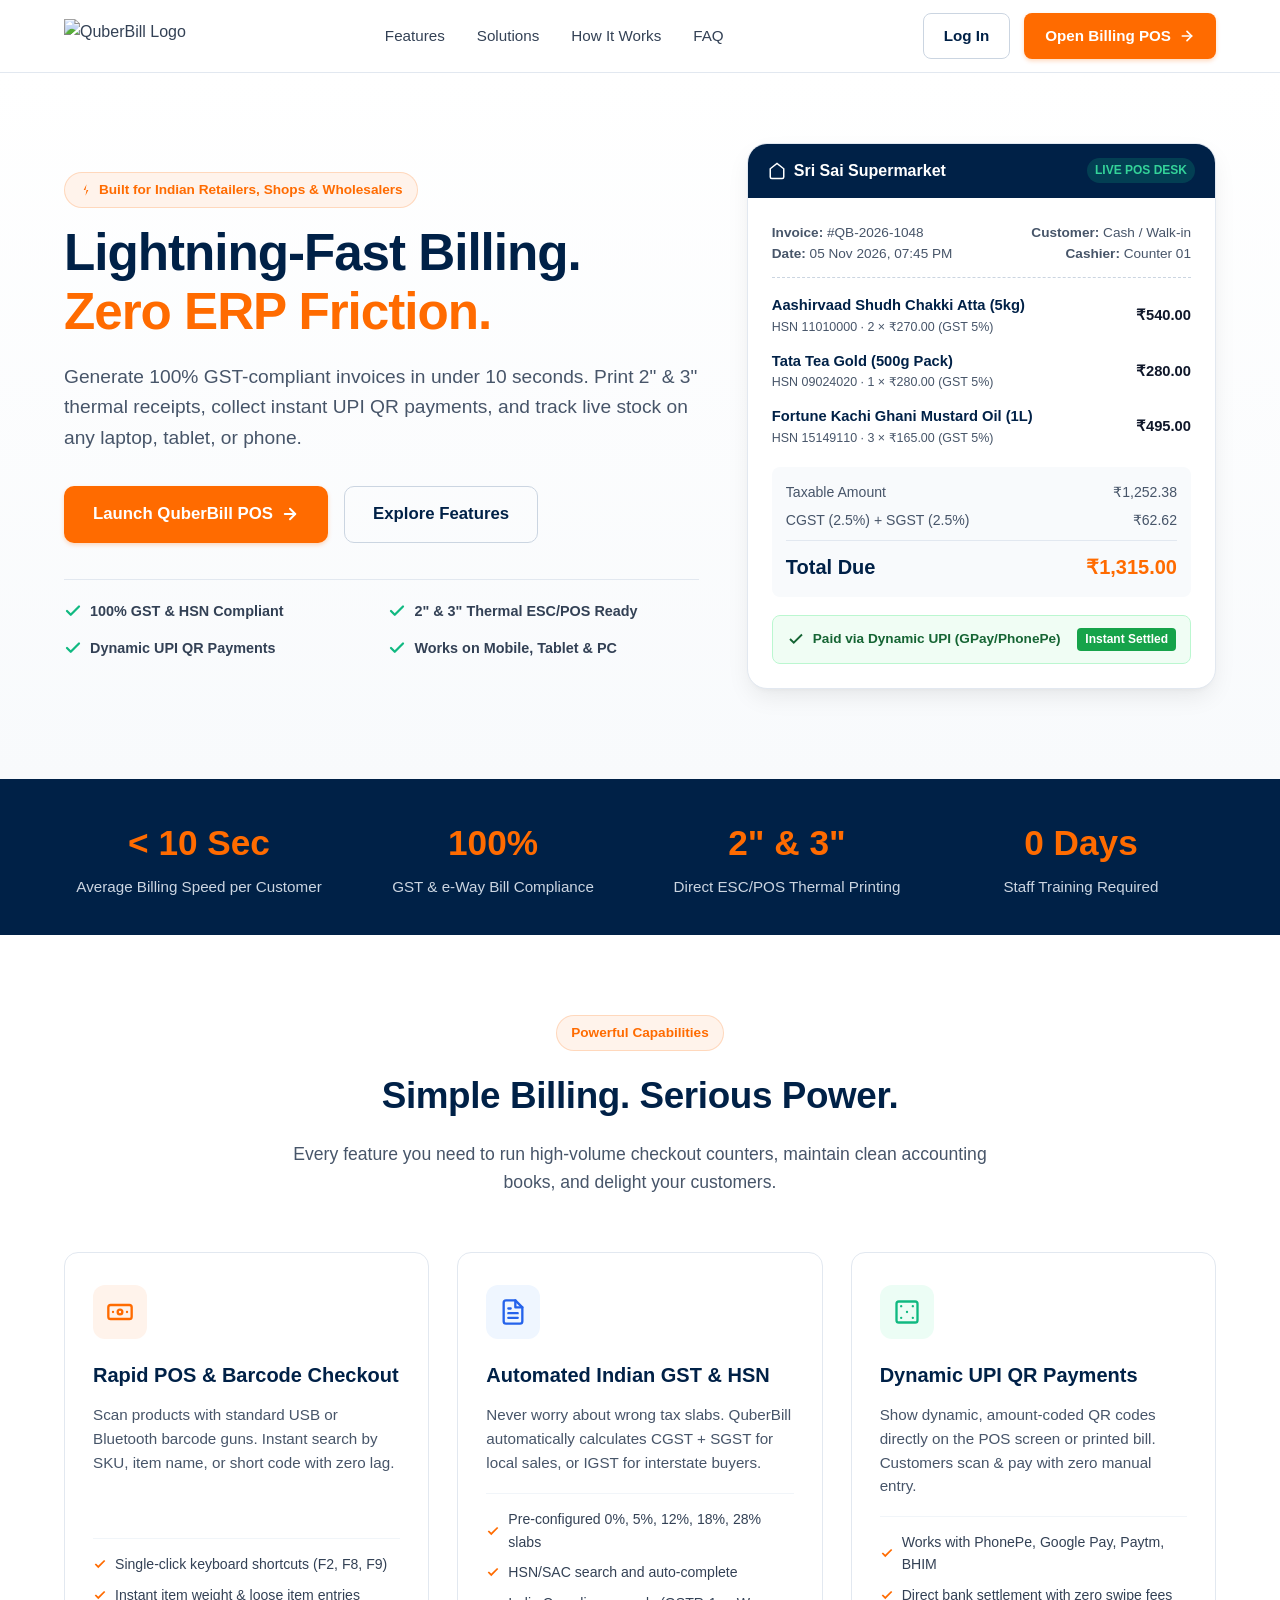
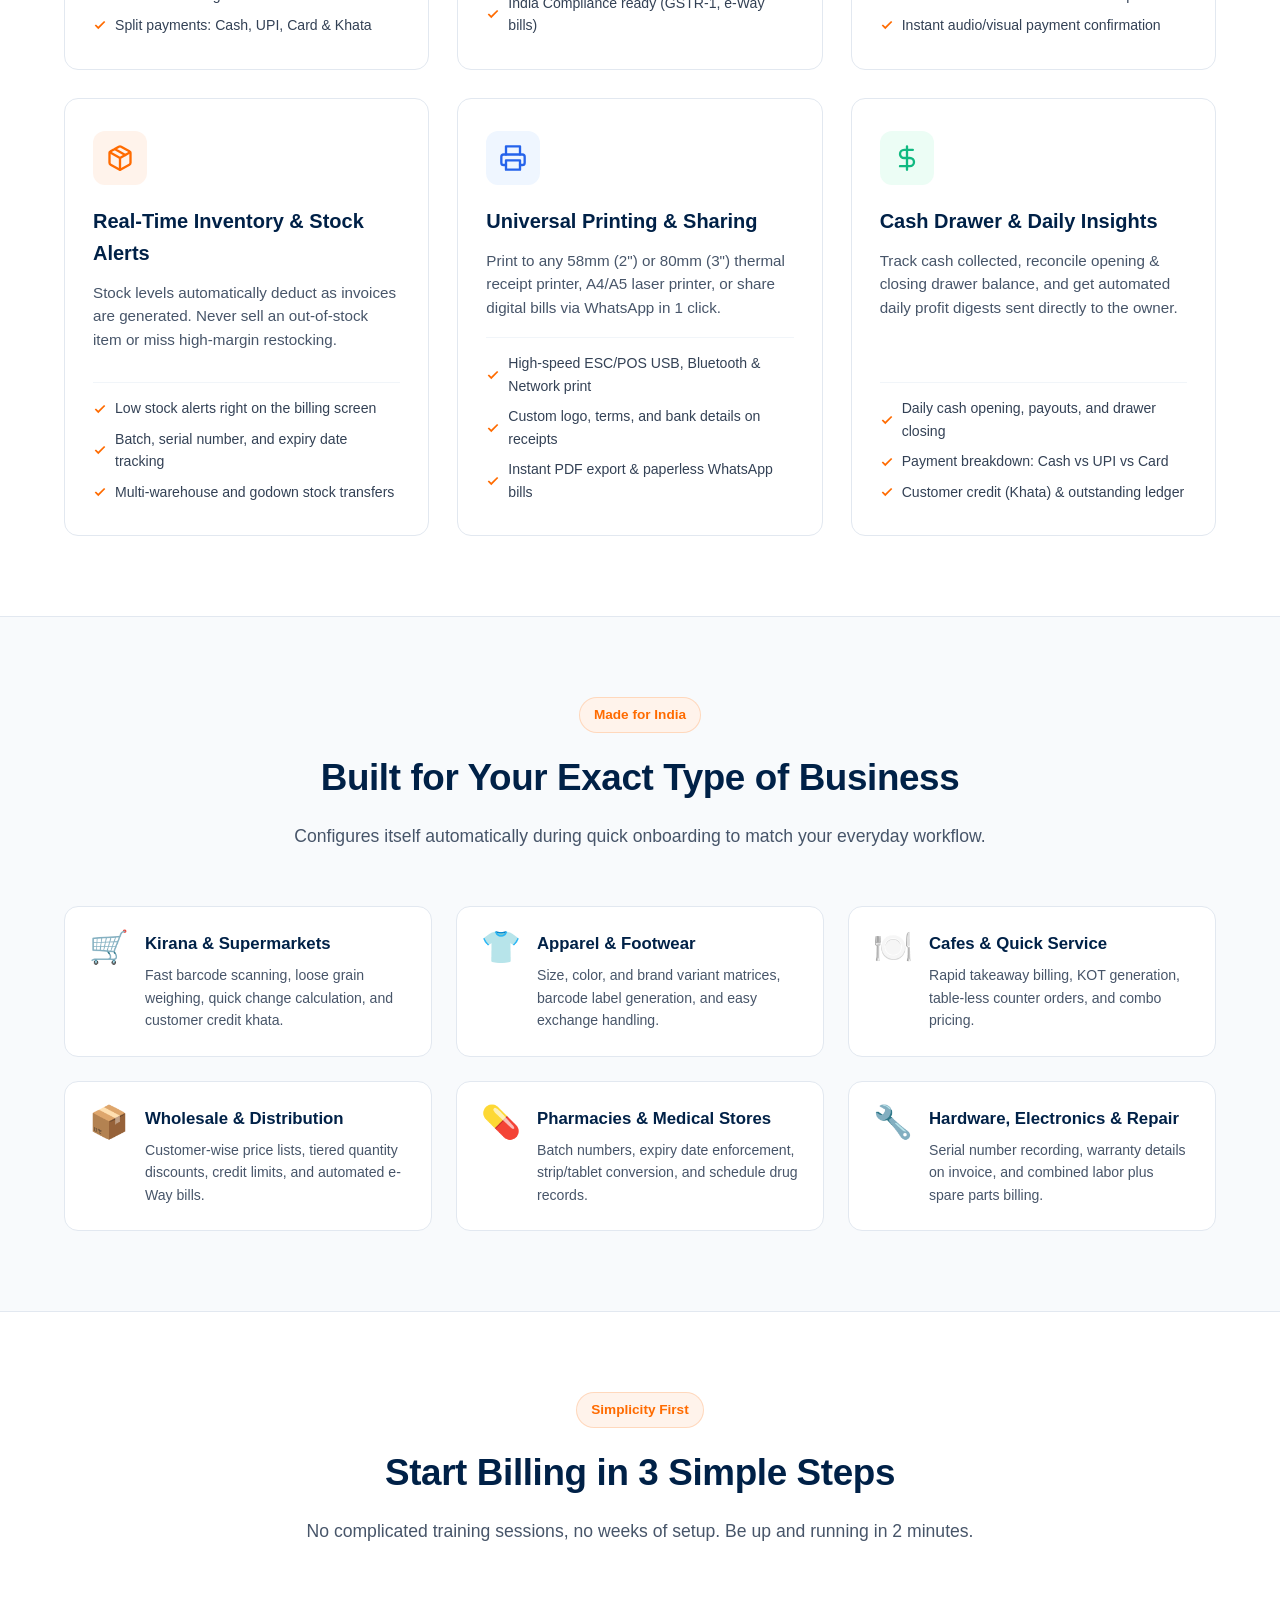
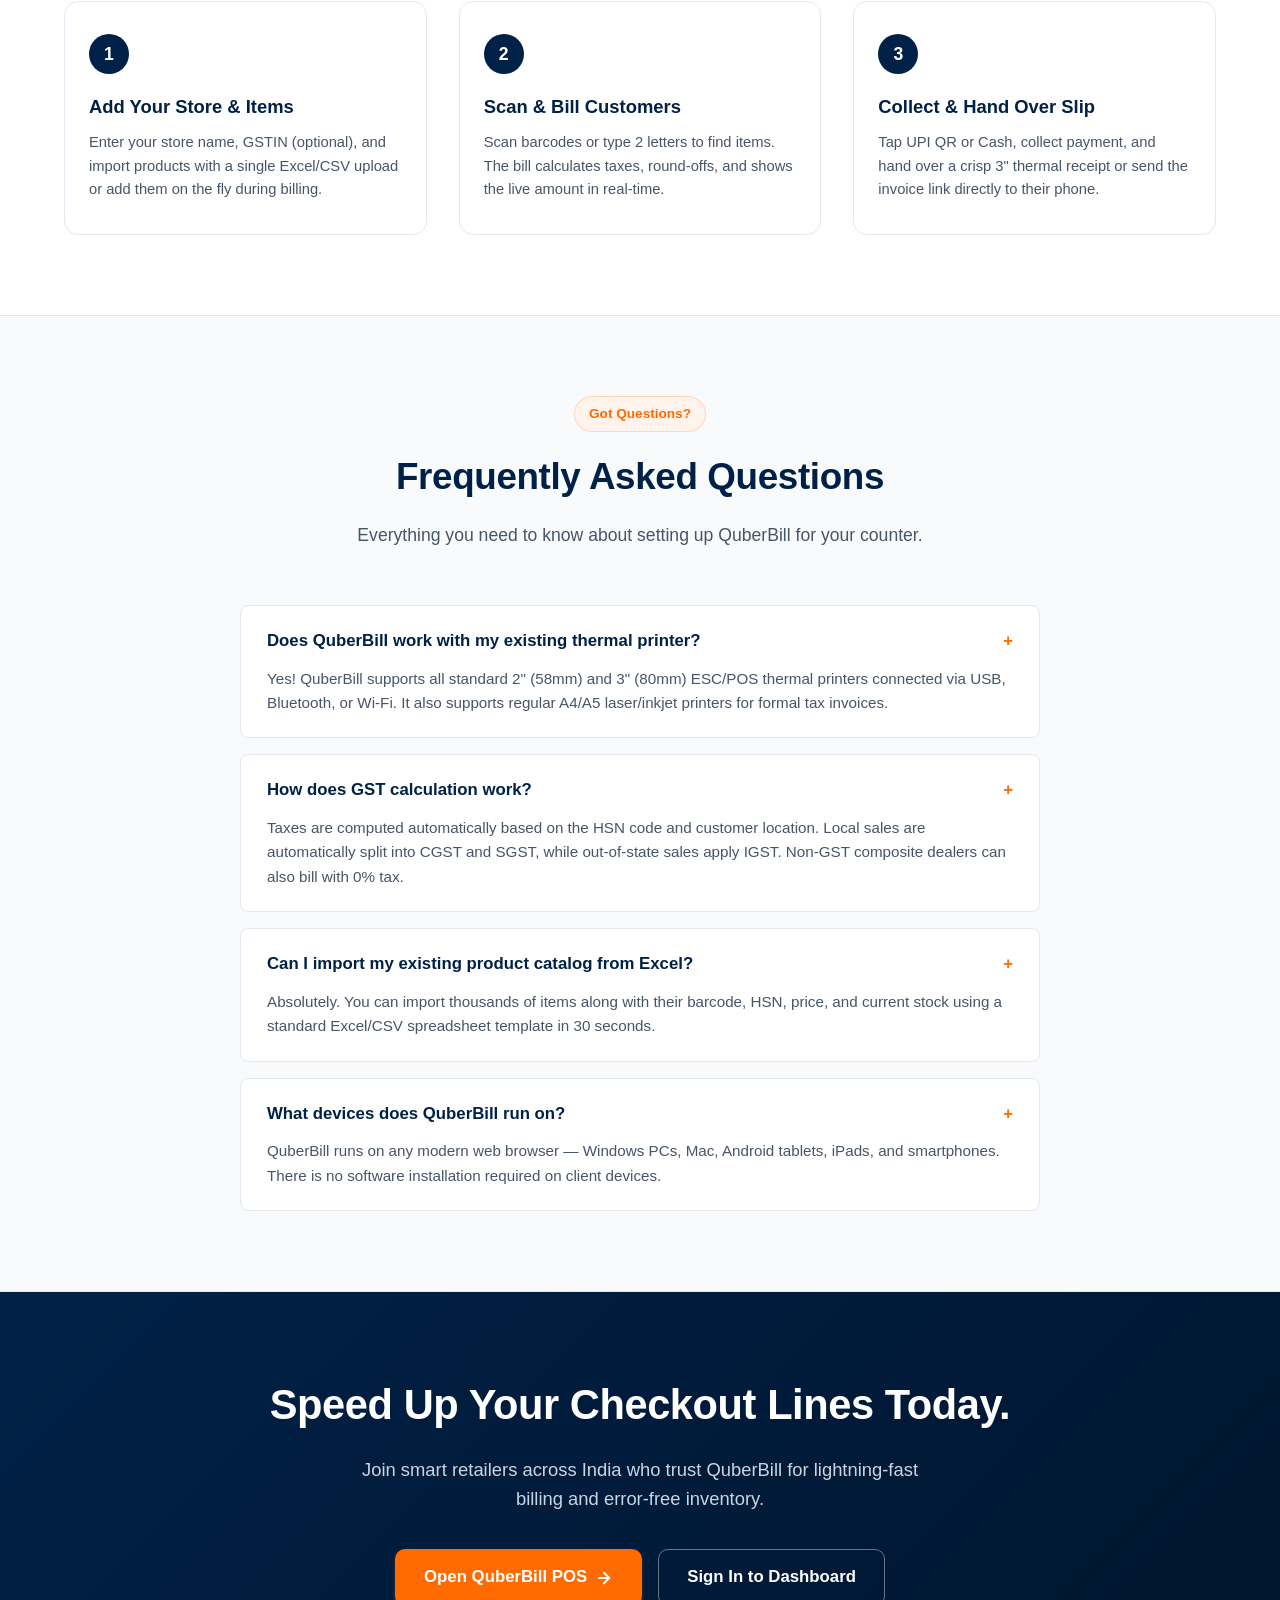
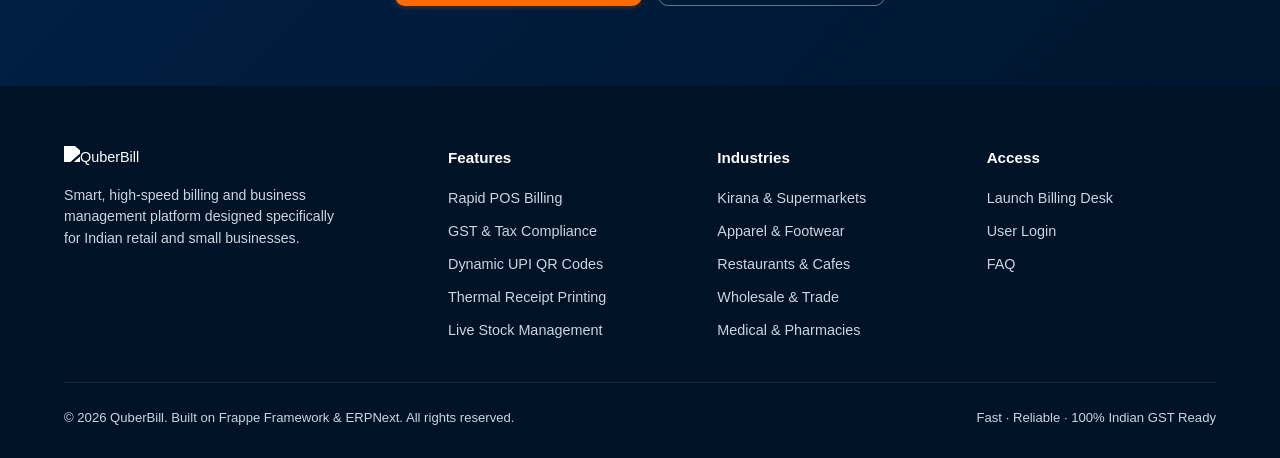
==== bharat_business/www/index.html @ b43e9fd5 "feat: rebrand to QuberBill with logo, favicons, brand identity, and landing page" ====
<!DOCTYPE html>
<html lang="en">
<head>
    <meta charset="UTF-8">
    <meta name="viewport" content="width=device-width, initial-scale=1.0">
    <title>QuberBill — Smart Billing & POS Platform for Indian Businesses</title>
    <meta name="description" content="Lightning-fast GST billing, rapid POS checkout, thermal printing, stock tracking, and instant dynamic UPI payments designed for Indian retail and small businesses.">
    <link rel="shortcut icon" href="/assets/bharat_business/images/favicon.ico" type="image/x-icon">
    <link rel="icon" href="/assets/bharat_business/images/favicon.png" type="image/png">
    <link rel="apple-touch-icon" href="/assets/bharat_business/images/apple-touch-icon.png">

    <style>
        /* -------------------------------------------------------------
           QuberBill Brand Design System
           ------------------------------------------------------------- */
        :root {
            --qb-navy: #002147;
            --qb-navy-dark: #00152e;
            --qb-navy-light: #0a2f5c;
            --qb-orange: #FF6B00;
            --qb-orange-hover: #e65c00;
            --qb-orange-soft: #fff3eb;
            --qb-green: #10B981;
            --qb-green-soft: #ecfdf5;
            --qb-blue: #2563EB;
            --qb-blue-soft: #eff6ff;
            --qb-gray-50: #f8fafc;
            --qb-gray-100: #f1f5f9;
            --qb-gray-200: #e2e8f0;
            --qb-gray-300: #cbd5e1;
            --qb-gray-600: #475569;
            --qb-gray-700: #334155;
            --qb-gray-900: #0f172a;
            --qb-white: #ffffff;
            --qb-radius-sm: 8px;
            --qb-radius-md: 14px;
            --qb-radius-lg: 20px;
            --qb-shadow-sm: 0 1px 2px 0 rgb(0 0 0 / 0.05);
            --qb-shadow-md: 0 4px 6px -1px rgb(0 0 0 / 0.07), 0 2px 4px -2px rgb(0 0 0 / 0.07);
            --qb-shadow-lg: 0 10px 25px -3px rgb(0 0 0 / 0.08), 0 4px 6px -4px rgb(0 0 0 / 0.05);
            --qb-font: -apple-system, BlinkMacSystemFont, "Segoe UI", Roboto, Helvetica, Arial, sans-serif;
        }

        * {
            box-sizing: border-box;
            margin: 0;
            padding: 0;
        }

        body {
            font-family: var(--qb-font);
            color: var(--qb-gray-700);
            background-color: var(--qb-white);
            line-height: 1.6;
            -webkit-font-smoothing: antialiased;
        }

        a {
            color: inherit;
            text-decoration: none;
        }

        /* -------------------------------------------------------------
           Layout Helpers
           ------------------------------------------------------------- */
        .container {
            width: 100%;
            max-width: 1200px;
            margin: 0 auto;
            padding: 0 24px;
        }

        .section {
            padding: 80px 0;
        }

        .section-light {
            background-color: var(--qb-gray-50);
            border-top: 1px solid var(--qb-gray-200);
            border-bottom: 1px solid var(--qb-gray-200);
        }

        .badge {
            display: inline-flex;
            align-items: center;
            gap: 6px;
            padding: 6px 14px;
            font-size: 0.85rem;
            font-weight: 600;
            border-radius: 9999px;
            background: var(--qb-orange-soft);
            color: var(--qb-orange);
            border: 1px solid rgba(255, 107, 0, 0.2);
            margin-bottom: 16px;
        }

        .badge-green {
            background: var(--qb-green-soft);
            color: var(--qb-green);
            border-color: rgba(16, 185, 129, 0.2);
        }

        /* -------------------------------------------------------------
           Header & Navbar
           ------------------------------------------------------------- */
        .navbar {
            position: sticky;
            top: 0;
            z-index: 100;
            background: rgba(255, 255, 255, 0.95);
            backdrop-filter: blur(10px);
            border-bottom: 1px solid var(--qb-gray-200);
            transition: all 0.2s ease;
        }

        .navbar-inner {
            display: flex;
            align-items: center;
            justify-content: space-between;
            height: 72px;
        }

        .navbar-brand {
            display: flex;
            align-items: center;
            gap: 10px;
        }

        .navbar-brand img {
            height: 34px;
            width: auto;
            display: block;
        }

        .nav-links {
            display: flex;
            align-items: center;
            gap: 32px;
            list-style: none;
        }

        .nav-link {
            font-size: 0.95rem;
            font-weight: 500;
            color: var(--qb-gray-700);
            transition: color 0.2s ease;
        }

        .nav-link:hover {
            color: var(--qb-orange);
        }

        .nav-actions {
            display: flex;
            align-items: center;
            gap: 14px;
        }

        .btn {
            display: inline-flex;
            align-items: center;
            justify-content: center;
            gap: 8px;
            padding: 10px 20px;
            font-size: 0.95rem;
            font-weight: 600;
            border-radius: var(--qb-radius-sm);
            cursor: pointer;
            transition: all 0.2s ease;
            text-align: center;
            border: 1px solid transparent;
        }

        .btn-primary {
            background: var(--qb-orange);
            color: var(--qb-white);
            box-shadow: 0 2px 4px rgba(255, 107, 0, 0.25);
        }

        .btn-primary:hover {
            background: var(--qb-orange-hover);
            transform: translateY(-1px);
            box-shadow: 0 4px 10px rgba(255, 107, 0, 0.35);
        }

        .btn-outline {
            background: transparent;
            border-color: var(--qb-gray-300);
            color: var(--qb-navy);
        }

        .btn-outline:hover {
            border-color: var(--qb-navy);
            background: var(--qb-gray-50);
        }

        .btn-lg {
            padding: 14px 28px;
            font-size: 1.05rem;
            border-radius: 10px;
        }

        /* -------------------------------------------------------------
           Hero Section
           ------------------------------------------------------------- */
        .hero {
            padding: 70px 0 90px;
            overflow: hidden;
            background: linear-gradient(180deg, #ffffff 0%, var(--qb-gray-50) 100%);
        }

        .hero-grid {
            display: grid;
            grid-template-columns: 1.15fr 0.85fr;
            gap: 48px;
            align-items: center;
        }

        .hero-content h1 {
            font-size: 3.2rem;
            font-weight: 800;
            line-height: 1.15;
            color: var(--qb-navy);
            margin-bottom: 20px;
            letter-spacing: -0.02em;
        }

        .hero-content h1 span.text-orange {
            color: var(--qb-orange);
        }

        .hero-content p.subtitle {
            font-size: 1.2rem;
            color: var(--qb-gray-600);
            margin-bottom: 32px;
            line-height: 1.6;
        }

        .hero-actions {
            display: flex;
            align-items: center;
            gap: 16px;
            margin-bottom: 36px;
            flex-wrap: wrap;
        }

        .hero-highlights {
            display: grid;
            grid-template-columns: repeat(2, 1fr);
            gap: 14px;
            padding-top: 20px;
            border-top: 1px solid var(--qb-gray-200);
        }

        .highlight-item {
            display: flex;
            align-items: center;
            gap: 8px;
            font-size: 0.9rem;
            font-weight: 600;
            color: var(--qb-gray-700);
        }

        .highlight-item svg {
            color: var(--qb-green);
            flex-shrink: 0;
        }

        /* -------------------------------------------------------------
           POS Bill Interactive Mockup Card
           ------------------------------------------------------------- */
        .hero-card {
            background: var(--qb-white);
            border-radius: var(--qb-radius-lg);
            border: 1px solid var(--qb-gray-200);
            box-shadow: var(--qb-shadow-lg);
            overflow: hidden;
            position: relative;
        }

        .card-topbar {
            background: var(--qb-navy);
            color: var(--qb-white);
            padding: 14px 20px;
            display: flex;
            align-items: center;
            justify-content: space-between;
        }

        .card-topbar .store-name {
            font-weight: 700;
            font-size: 1rem;
            display: flex;
            align-items: center;
            gap: 8px;
        }

        .card-topbar .badge-live {
            background: rgba(16, 185, 129, 0.2);
            color: #34d399;
            font-size: 0.75rem;
            font-weight: 700;
            padding: 3px 8px;
            border-radius: 999px;
            text-transform: uppercase;
        }

        .card-body {
            padding: 24px;
        }

        .bill-header {
            display: flex;
            justify-content: space-between;
            font-size: 0.85rem;
            color: var(--qb-gray-600);
            border-bottom: 1px dashed var(--qb-gray-300);
            padding-bottom: 12px;
            margin-bottom: 16px;
        }

        .bill-items {
            list-style: none;
            display: flex;
            flex-direction: column;
            gap: 12px;
            margin-bottom: 18px;
        }

        .bill-item {
            display: flex;
            justify-content: space-between;
            align-items: center;
            font-size: 0.92rem;
        }

        .bill-item-name {
            font-weight: 600;
            color: var(--qb-navy);
        }

        .bill-item-sub {
            font-size: 0.78rem;
            color: var(--qb-gray-600);
        }

        .bill-item-price {
            font-weight: 700;
            color: var(--qb-gray-900);
        }

        .bill-calc {
            background: var(--qb-gray-50);
            border-radius: var(--qb-radius-sm);
            padding: 14px;
            font-size: 0.88rem;
            margin-bottom: 18px;
        }

        .bill-calc-row {
            display: flex;
            justify-content: space-between;
            margin-bottom: 6px;
            color: var(--qb-gray-600);
        }

        .bill-calc-total {
            display: flex;
            justify-content: space-between;
            align-items: center;
            font-size: 1.25rem;
            font-weight: 800;
            color: var(--qb-navy);
            border-top: 1px solid var(--qb-gray-200);
            padding-top: 10px;
            margin-top: 8px;
        }

        .bill-calc-total span.amount {
            color: var(--qb-orange);
        }

        .bill-payment-box {
            display: flex;
            align-items: center;
            justify-content: space-between;
            background: #f0fdf4;
            border: 1px solid #bbf7d0;
            border-radius: var(--qb-radius-sm);
            padding: 12px 14px;
            font-size: 0.85rem;
            font-weight: 600;
            color: #166534;
        }

        .bill-payment-box .upi-tag {
            background: #16a34a;
            color: #ffffff;
            font-size: 0.75rem;
            padding: 2px 8px;
            border-radius: 4px;
        }

        /* -------------------------------------------------------------
           Stats Banner
           ------------------------------------------------------------- */
        .stats-bar {
            background: var(--qb-navy);
            color: var(--qb-white);
            padding: 36px 0;
        }

        .stats-grid {
            display: grid;
            grid-template-columns: repeat(4, 1fr);
            gap: 24px;
            text-align: center;
        }

        .stat-item h3 {
            font-size: 2.2rem;
            font-weight: 800;
            color: var(--qb-orange);
            margin-bottom: 4px;
        }

        .stat-item p {
            font-size: 0.95rem;
            color: var(--qb-gray-300);
            font-weight: 500;
        }

        /* -------------------------------------------------------------
           Section Headings
           ------------------------------------------------------------- */
        .section-header {
            text-align: center;
            max-width: 720px;
            margin: 0 auto 56px;
        }

        .section-header h2 {
            font-size: 2.3rem;
            font-weight: 800;
            color: var(--qb-navy);
            margin-bottom: 14px;
            letter-spacing: -0.01em;
        }

        .section-header p {
            font-size: 1.1rem;
            color: var(--qb-gray-600);
        }

        /* -------------------------------------------------------------
           Features Grid (Simple & Informative)
           ------------------------------------------------------------- */
        .features-grid {
            display: grid;
            grid-template-columns: repeat(3, 1fr);
            gap: 28px;
        }

        .feature-card {
            background: var(--qb-white);
            border: 1px solid var(--qb-gray-200);
            border-radius: var(--qb-radius-md);
            padding: 32px 28px;
            transition: all 0.25s ease;
            display: flex;
            flex-direction: column;
        }

        .feature-card:hover {
            transform: translateY(-4px);
            border-color: var(--qb-orange);
            box-shadow: var(--qb-shadow-md);
        }

        .feature-icon-wrapper {
            width: 54px;
            height: 54px;
            border-radius: 12px;
            display: flex;
            align-items: center;
            justify-content: center;
            margin-bottom: 20px;
        }

        .feature-icon-orange {
            background: var(--qb-orange-soft);
            color: var(--qb-orange);
        }

        .feature-icon-blue {
            background: var(--qb-blue-soft);
            color: var(--qb-blue);
        }

        .feature-icon-green {
            background: var(--qb-green-soft);
            color: var(--qb-green);
        }

        .feature-card h3 {
            font-size: 1.25rem;
            font-weight: 700;
            color: var(--qb-navy);
            margin-bottom: 12px;
        }

        .feature-card p {
            font-size: 0.95rem;
            color: var(--qb-gray-600);
            margin-bottom: 18px;
            flex-grow: 1;
            line-height: 1.55;
        }

        .feature-bullets {
            list-style: none;
            display: flex;
            flex-direction: column;
            gap: 8px;
            font-size: 0.88rem;
            color: var(--qb-gray-700);
            border-top: 1px solid var(--qb-gray-100);
            padding-top: 14px;
        }

        .feature-bullets li {
            display: flex;
            align-items: center;
            gap: 8px;
        }

        .feature-bullets li svg {
            color: var(--qb-orange);
            flex-shrink: 0;
        }

        /* -------------------------------------------------------------
           Business Types Section
           ------------------------------------------------------------- */
        .biz-grid {
            display: grid;
            grid-template-columns: repeat(3, 1fr);
            gap: 24px;
        }

        .biz-card {
            background: var(--qb-white);
            border: 1px solid var(--qb-gray-200);
            border-radius: var(--qb-radius-md);
            padding: 24px;
            display: flex;
            gap: 16px;
            transition: all 0.2s ease;
        }

        .biz-card:hover {
            border-color: var(--qb-navy);
            background: var(--qb-white);
            box-shadow: var(--qb-shadow-sm);
        }

        .biz-emoji {
            font-size: 2rem;
            line-height: 1;
            flex-shrink: 0;
        }

        .biz-info h4 {
            font-size: 1.05rem;
            font-weight: 700;
            color: var(--qb-navy);
            margin-bottom: 6px;
        }

        .biz-info p {
            font-size: 0.88rem;
            color: var(--qb-gray-600);
        }

        /* -------------------------------------------------------------
           Workflow / How It Works
           ------------------------------------------------------------- */
        .steps-grid {
            display: grid;
            grid-template-columns: repeat(3, 1fr);
            gap: 32px;
            position: relative;
        }

        .step-card {
            background: var(--qb-white);
            border: 1px solid var(--qb-gray-200);
            border-radius: var(--qb-radius-md);
            padding: 32px 24px;
            position: relative;
        }

        .step-number {
            width: 40px;
            height: 40px;
            border-radius: 50%;
            background: var(--qb-navy);
            color: var(--qb-white);
            font-weight: 800;
            font-size: 1.1rem;
            display: flex;
            align-items: center;
            justify-content: center;
            margin-bottom: 18px;
        }

        .step-card h3 {
            font-size: 1.15rem;
            font-weight: 700;
            color: var(--qb-navy);
            margin-bottom: 10px;
        }

        .step-card p {
            font-size: 0.92rem;
            color: var(--qb-gray-600);
        }

        /* -------------------------------------------------------------
           FAQ Accordion
           ------------------------------------------------------------- */
        .faq-wrapper {
            max-width: 800px;
            margin: 0 auto;
            display: flex;
            flex-direction: column;
            gap: 16px;
        }

        .faq-item {
            background: var(--qb-white);
            border: 1px solid var(--qb-gray-200);
            border-radius: var(--qb-radius-sm);
            padding: 22px 26px;
            cursor: pointer;
            transition: all 0.2s ease;
        }

        .faq-item:hover {
            border-color: var(--qb-gray-300);
        }

        .faq-question {
            font-size: 1.05rem;
            font-weight: 700;
            color: var(--qb-navy);
            display: flex;
            justify-content: space-between;
            align-items: center;
        }

        .faq-answer {
            margin-top: 12px;
            font-size: 0.95rem;
            color: var(--qb-gray-600);
            line-height: 1.6;
        }

        /* -------------------------------------------------------------
           Bottom Call To Action Banner
           ------------------------------------------------------------- */
        .cta-section {
            background: linear-gradient(135deg, var(--qb-navy) 0%, var(--qb-navy-dark) 100%);
            color: var(--qb-white);
            text-align: center;
            padding: 80px 0;
            position: relative;
            overflow: hidden;
        }

        .cta-box h2 {
            font-size: 2.6rem;
            font-weight: 800;
            margin-bottom: 16px;
            letter-spacing: -0.01em;
        }

        .cta-box p {
            font-size: 1.15rem;
            color: var(--qb-gray-300);
            max-width: 600px;
            margin: 0 auto 36px;
        }

        .cta-actions {
            display: flex;
            justify-content: center;
            gap: 16px;
            flex-wrap: wrap;
        }

        /* -------------------------------------------------------------
           Footer
           ------------------------------------------------------------- */
        .footer {
            background: #001226;
            color: var(--qb-gray-300);
            padding: 60px 0 30px;
            font-size: 0.9rem;
        }

        .footer-grid {
            display: grid;
            grid-template-columns: 1.5fr 1fr 1fr 1fr;
            gap: 40px;
            margin-bottom: 40px;
        }

        .footer-about img {
            height: 32px;
            width: auto;
            margin-bottom: 16px;
            filter: brightness(0) invert(1);
        }

        .footer-about p {
            font-size: 0.88rem;
            color: var(--qb-gray-300);
            max-width: 280px;
            line-height: 1.5;
        }

        .footer-col h5 {
            font-size: 0.95rem;
            font-weight: 700;
            color: var(--qb-white);
            margin-bottom: 16px;
        }

        .footer-col ul {
            list-style: none;
            display: flex;
            flex-direction: column;
            gap: 10px;
        }

        .footer-col ul li a {
            color: var(--qb-gray-300);
            transition: color 0.2s ease;
        }

        .footer-col ul li a:hover {
            color: var(--qb-orange);
        }

        .footer-bottom {
            border-top: 1px solid rgba(255, 255, 255, 0.1);
            padding-top: 24px;
            display: flex;
            justify-content: space-between;
            align-items: center;
            font-size: 0.82rem;
            color: var(--qb-gray-300);
        }

        /* -------------------------------------------------------------
           Responsive Media Queries
           ------------------------------------------------------------- */
        @media (max-width: 992px) {
            .hero-grid {
                grid-template-columns: 1fr;
            }
            .hero-content h1 {
                font-size: 2.5rem;
            }
            .features-grid {
                grid-template-columns: repeat(2, 1fr);
            }
            .biz-grid {
                grid-template-columns: repeat(2, 1fr);
            }
            .stats-grid {
                grid-template-columns: repeat(2, 1fr);
            }
            .steps-grid {
                grid-template-columns: 1fr;
            }
            .footer-grid {
                grid-template-columns: 1fr 1fr;
            }
        }

        @media (max-width: 640px) {
            .navbar-inner {
                height: 64px;
            }
            .nav-links {
                display: none;
            }
            .hero-content h1 {
                font-size: 2rem;
            }
            .hero-content p.subtitle {
                font-size: 1rem;
            }
            .features-grid {
                grid-template-columns: 1fr;
            }
            .biz-grid {
                grid-template-columns: 1fr;
            }
            .stats-grid {
                grid-template-columns: 1fr;
            }
            .hero-highlights {
                grid-template-columns: 1fr;
            }
            .footer-grid {
                grid-template-columns: 1fr;
            }
            .footer-bottom {
                flex-direction: column;
                gap: 12px;
                text-align: center;
            }
        }
    </style>
</head>
<body>

    <!-- -------------------------------------------------------------
         Navbar
         ------------------------------------------------------------- -->
    <header class="navbar">
        <div class="container navbar-inner">
            <a href="/" class="navbar-brand">
                <img src="/assets/bharat_business/images/quberbill-logo.png" alt="QuberBill Logo">
            </a>

            <nav>
                <ul class="nav-links">
                    <li><a href="#features" class="nav-link">Features</a></li>
                    <li><a href="#solutions" class="nav-link">Solutions</a></li>
                    <li><a href="#how-it-works" class="nav-link">How It Works</a></li>
                    <li><a href="#faq" class="nav-link">FAQ</a></li>
                </ul>
            </nav>

            <div class="nav-actions">
                <a href="/login" class="btn btn-outline">Log In</a>
                <a href="/app" class="btn btn-primary">
                    <span>Open Billing POS</span>
                    <svg width="16" height="16" viewBox="0 0 24 24" fill="none" stroke="currentColor" stroke-width="2.5" stroke-linecap="round" stroke-linejoin="round"><path d="M5 12h14"></path><path d="m12 5 7 7-7 7"></path></svg>
                </a>
            </div>
        </div>
    </header>

    <!-- -------------------------------------------------------------
         Hero Section
         ------------------------------------------------------------- -->
    <section class="hero">
        <div class="container hero-grid">
            <div class="hero-content">
                <div class="badge">
                    <svg width="14" height="14" viewBox="0 0 24 24" fill="currentColor"><path d="m13 2-2 10h5L11 22l2-10H8z"/></svg>
                    Built for Indian Retailers, Shops & Wholesalers
                </div>

                <h1>
                    Lightning-Fast Billing.<br>
                    <span class="text-orange">Zero ERP Friction.</span>
                </h1>

                <p class="subtitle">
                    Generate 100% GST-compliant invoices in under 10 seconds. Print 2" & 3" thermal receipts, collect instant UPI QR payments, and track live stock on any laptop, tablet, or phone.
                </p>

                <div class="hero-actions">
                    <a href="/app" class="btn btn-primary btn-lg">
                        <span>Launch QuberBill POS</span>
                        <svg width="18" height="18" viewBox="0 0 24 24" fill="none" stroke="currentColor" stroke-width="2.5" stroke-linecap="round" stroke-linejoin="round"><path d="M5 12h14"></path><path d="m12 5 7 7-7 7"></path></svg>
                    </a>
                    <a href="#features" class="btn btn-outline btn-lg">Explore Features</a>
                </div>

                <div class="hero-highlights">
                    <div class="highlight-item">
                        <svg width="18" height="18" viewBox="0 0 24 24" fill="none" stroke="currentColor" stroke-width="3" stroke-linecap="round" stroke-linejoin="round"><polyline points="20 6 9 17 4 12"></polyline></svg>
                        <span>100% GST & HSN Compliant</span>
                    </div>
                    <div class="highlight-item">
                        <svg width="18" height="18" viewBox="0 0 24 24" fill="none" stroke="currentColor" stroke-width="3" stroke-linecap="round" stroke-linejoin="round"><polyline points="20 6 9 17 4 12"></polyline></svg>
                        <span>2" & 3" Thermal ESC/POS Ready</span>
                    </div>
                    <div class="highlight-item">
                        <svg width="18" height="18" viewBox="0 0 24 24" fill="none" stroke="currentColor" stroke-width="3" stroke-linecap="round" stroke-linejoin="round"><polyline points="20 6 9 17 4 12"></polyline></svg>
                        <span>Dynamic UPI QR Payments</span>
                    </div>
                    <div class="highlight-item">
                        <svg width="18" height="18" viewBox="0 0 24 24" fill="none" stroke="currentColor" stroke-width="3" stroke-linecap="round" stroke-linejoin="round"><polyline points="20 6 9 17 4 12"></polyline></svg>
                        <span>Works on Mobile, Tablet & PC</span>
                    </div>
                </div>
            </div>

            <!-- Interactive POS Mockup -->
            <div class="hero-card">
                <div class="card-topbar">
                    <div class="store-name">
                        <svg width="18" height="18" viewBox="0 0 24 24" fill="none" stroke="currentColor" stroke-width="2"><path d="M3 9l9-7 9 7v11a2 2 0 0 1-2 2H5a2 2 0 0 1-2-2z"></path></svg>
                        <span>Sri Sai Supermarket</span>
                    </div>
                    <span class="badge-live">Live POS Desk</span>
                </div>

                <div class="card-body">
                    <div class="bill-header">
                        <div>
                            <strong>Invoice:</strong> #QB-2026-1048<br>
                            <strong>Date:</strong> 05 Nov 2026, 07:45 PM
                        </div>
                        <div style="text-align: right;">
                            <strong>Customer:</strong> Cash / Walk-in<br>
                            <strong>Cashier:</strong> Counter 01
                        </div>
                    </div>

                    <ul class="bill-items">
                        <li class="bill-item">
                            <div>
                                <div class="bill-item-name">Aashirvaad Shudh Chakki Atta (5kg)</div>
                                <div class="bill-item-sub">HSN 11010000 · 2 × ₹270.00 (GST 5%)</div>
                            </div>
                            <div class="bill-item-price">₹540.00</div>
                        </li>
                        <li class="bill-item">
                            <div>
                                <div class="bill-item-name">Tata Tea Gold (500g Pack)</div>
                                <div class="bill-item-sub">HSN 09024020 · 1 × ₹280.00 (GST 5%)</div>
                            </div>
                            <div class="bill-item-price">₹280.00</div>
                        </li>
                        <li class="bill-item">
                            <div>
                                <div class="bill-item-name">Fortune Kachi Ghani Mustard Oil (1L)</div>
                                <div class="bill-item-sub">HSN 15149110 · 3 × ₹165.00 (GST 5%)</div>
                            </div>
                            <div class="bill-item-price">₹495.00</div>
                        </li>
                    </ul>

                    <div class="bill-calc">
                        <div class="bill-calc-row">
                            <span>Taxable Amount</span>
                            <span>₹1,252.38</span>
                        </div>
                        <div class="bill-calc-row">
                            <span>CGST (2.5%) + SGST (2.5%)</span>
                            <span>₹62.62</span>
                        </div>
                        <div class="bill-calc-total">
                            <span>Total Due</span>
                            <span class="amount">₹1,315.00</span>
                        </div>
                    </div>

                    <div class="bill-payment-box">
                        <div style="display:flex; align-items:center; gap:8px;">
                            <svg width="18" height="18" viewBox="0 0 24 24" fill="none" stroke="currentColor" stroke-width="2.5"><polyline points="20 6 9 17 4 12"></polyline></svg>
                            <span>Paid via Dynamic UPI (GPay/PhonePe)</span>
                        </div>
                        <span class="upi-tag">Instant Settled</span>
                    </div>
                </div>
            </div>
        </div>
    </section>

    <!-- -------------------------------------------------------------
         Stats Bar
         ------------------------------------------------------------- -->
    <div class="stats-bar">
        <div class="container stats-grid">
            <div class="stat-item">
                <h3>&lt; 10 Sec</h3>
                <p>Average Billing Speed per Customer</p>
            </div>
            <div class="stat-item">
                <h3>100%</h3>
                <p>GST & e-Way Bill Compliance</p>
            </div>
            <div class="stat-item">
                <h3>2" & 3"</h3>
                <p>Direct ESC/POS Thermal Printing</p>
            </div>
            <div class="stat-item">
                <h3>0 Days</h3>
                <p>Staff Training Required</p>
            </div>
        </div>
    </div>

    <!-- -------------------------------------------------------------
         Features Section
         ------------------------------------------------------------- -->
    <section class="section" id="features">
        <div class="container">
            <div class="section-header">
                <div class="badge">Powerful Capabilities</div>
                <h2>Simple Billing. Serious Power.</h2>
                <p>Every feature you need to run high-volume checkout counters, maintain clean accounting books, and delight your customers.</p>
            </div>

            <div class="features-grid">
                <!-- Feature 1 -->
                <div class="feature-card">
                    <div class="feature-icon-wrapper feature-icon-orange">
                        <svg width="28" height="28" viewBox="0 0 24 24" fill="none" stroke="currentColor" stroke-width="2" stroke-linecap="round" stroke-linejoin="round"><rect width="20" height="12" x="2" y="6" rx="2"/><circle cx="12" cy="12" r="2"/><path d="M6 12h.01M18 12h.01"/></svg>
                    </div>
                    <h3>Rapid POS & Barcode Checkout</h3>
                    <p>Scan products with standard USB or Bluetooth barcode guns. Instant search by SKU, item name, or short code with zero lag.</p>
                    <ul class="feature-bullets">
                        <li>
                            <svg width="14" height="14" viewBox="0 0 24 24" fill="none" stroke="currentColor" stroke-width="3"><polyline points="20 6 9 17 4 12"/></svg>
                            Single-click keyboard shortcuts (F2, F8, F9)
                        </li>
                        <li>
                            <svg width="14" height="14" viewBox="0 0 24 24" fill="none" stroke="currentColor" stroke-width="3"><polyline points="20 6 9 17 4 12"/></svg>
                            Instant item weight & loose item entries
                        </li>
                        <li>
                            <svg width="14" height="14" viewBox="0 0 24 24" fill="none" stroke="currentColor" stroke-width="3"><polyline points="20 6 9 17 4 12"/></svg>
                            Split payments: Cash, UPI, Card & Khata
                        </li>
                    </ul>
                </div>

                <!-- Feature 2 -->
                <div class="feature-card">
                    <div class="feature-icon-wrapper feature-icon-blue">
                        <svg width="28" height="28" viewBox="0 0 24 24" fill="none" stroke="currentColor" stroke-width="2" stroke-linecap="round" stroke-linejoin="round"><path d="M14 2H6a2 2 0 0 0-2 2v16a2 2 0 0 0 2 2h12a2 2 0 0 0 2-2V8z"/><polyline points="14 2 14 8 20 8"/><line x1="16" y1="13" x2="8" y2="13"/><line x1="16" y1="17" x2="8" y2="17"/><polyline points="10 9 9 9 8 9"/></svg>
                    </div>
                    <h3>Automated Indian GST & HSN</h3>
                    <p>Never worry about wrong tax slabs. QuberBill automatically calculates CGST + SGST for local sales, or IGST for interstate buyers.</p>
                    <ul class="feature-bullets">
                        <li>
                            <svg width="14" height="14" viewBox="0 0 24 24" fill="none" stroke="currentColor" stroke-width="3"><polyline points="20 6 9 17 4 12"/></svg>
                            Pre-configured 0%, 5%, 12%, 18%, 28% slabs
                        </li>
                        <li>
                            <svg width="14" height="14" viewBox="0 0 24 24" fill="none" stroke="currentColor" stroke-width="3"><polyline points="20 6 9 17 4 12"/></svg>
                            HSN/SAC search and auto-complete
                        </li>
                        <li>
                            <svg width="14" height="14" viewBox="0 0 24 24" fill="none" stroke="currentColor" stroke-width="3"><polyline points="20 6 9 17 4 12"/></svg>
                            India Compliance ready (GSTR-1, e-Way bills)
                        </li>
                    </ul>
                </div>

                <!-- Feature 3 -->
                <div class="feature-card">
                    <div class="feature-icon-wrapper feature-icon-green">
                        <svg width="28" height="28" viewBox="0 0 24 24" fill="none" stroke="currentColor" stroke-width="2" stroke-linecap="round" stroke-linejoin="round"><rect width="18" height="18" x="3" y="3" rx="2"/><path d="M7 7h.01M17 7h.01M7 17h.01M17 17h.01M12 12h.01"/></svg>
                    </div>
                    <h3>Dynamic UPI QR Payments</h3>
                    <p>Show dynamic, amount-coded QR codes directly on the POS screen or printed bill. Customers scan & pay with zero manual entry.</p>
                    <ul class="feature-bullets">
                        <li>
                            <svg width="14" height="14" viewBox="0 0 24 24" fill="none" stroke="currentColor" stroke-width="3"><polyline points="20 6 9 17 4 12"/></svg>
                            Works with PhonePe, Google Pay, Paytm, BHIM
                        </li>
                        <li>
                            <svg width="14" height="14" viewBox="0 0 24 24" fill="none" stroke="currentColor" stroke-width="3"><polyline points="20 6 9 17 4 12"/></svg>
                            Direct bank settlement with zero swipe fees
                        </li>
                        <li>
                            <svg width="14" height="14" viewBox="0 0 24 24" fill="none" stroke="currentColor" stroke-width="3"><polyline points="20 6 9 17 4 12"/></svg>
                            Instant audio/visual payment confirmation
                        </li>
                    </ul>
                </div>

                <!-- Feature 4 -->
                <div class="feature-card">
                    <div class="feature-icon-wrapper feature-icon-orange">
                        <svg width="28" height="28" viewBox="0 0 24 24" fill="none" stroke="currentColor" stroke-width="2" stroke-linecap="round" stroke-linejoin="round"><path d="m7.5 4.27 9 5.15M21 8a2 2 0 0 0-1-1.73l-7-4a2 2 0 0 0-2 0l-7 4A2 2 0 0 0 3 8v8a2 2 0 0 0 1 1.73l7 4a2 2 0 0 0 2 0l7-4A2 2 0 0 0 21 16Z"/><path d="m3.3 7 8.7 5 8.7-5M12 22V12"/></svg>
                    </div>
                    <h3>Real-Time Inventory & Stock Alerts</h3>
                    <p>Stock levels automatically deduct as invoices are generated. Never sell an out-of-stock item or miss high-margin restocking.</p>
                    <ul class="feature-bullets">
                        <li>
                            <svg width="14" height="14" viewBox="0 0 24 24" fill="none" stroke="currentColor" stroke-width="3"><polyline points="20 6 9 17 4 12"/></svg>
                            Low stock alerts right on the billing screen
                        </li>
                        <li>
                            <svg width="14" height="14" viewBox="0 0 24 24" fill="none" stroke="currentColor" stroke-width="3"><polyline points="20 6 9 17 4 12"/></svg>
                            Batch, serial number, and expiry date tracking
                        </li>
                        <li>
                            <svg width="14" height="14" viewBox="0 0 24 24" fill="none" stroke="currentColor" stroke-width="3"><polyline points="20 6 9 17 4 12"/></svg>
                            Multi-warehouse and godown stock transfers
                        </li>
                    </ul>
                </div>

                <!-- Feature 5 -->
                <div class="feature-card">
                    <div class="feature-icon-wrapper feature-icon-blue">
                        <svg width="28" height="28" viewBox="0 0 24 24" fill="none" stroke="currentColor" stroke-width="2" stroke-linecap="round" stroke-linejoin="round"><polyline points="6 9 6 2 18 2 18 9"/><path d="M6 18H4a2 2 0 0 1-2-2v-5a2 2 0 0 1 2-2h16a2 2 0 0 1 2 2v5a2 2 0 0 1-2 2h-2"/><rect width="12" height="8" x="6" y="14"/></svg>
                    </div>
                    <h3>Universal Printing & Sharing</h3>
                    <p>Print to any 58mm (2") or 80mm (3") thermal receipt printer, A4/A5 laser printer, or share digital bills via WhatsApp in 1 click.</p>
                    <ul class="feature-bullets">
                        <li>
                            <svg width="14" height="14" viewBox="0 0 24 24" fill="none" stroke="currentColor" stroke-width="3"><polyline points="20 6 9 17 4 12"/></svg>
                            High-speed ESC/POS USB, Bluetooth & Network print
                        </li>
                        <li>
                            <svg width="14" height="14" viewBox="0 0 24 24" fill="none" stroke="currentColor" stroke-width="3"><polyline points="20 6 9 17 4 12"/></svg>
                            Custom logo, terms, and bank details on receipts
                        </li>
                        <li>
                            <svg width="14" height="14" viewBox="0 0 24 24" fill="none" stroke="currentColor" stroke-width="3"><polyline points="20 6 9 17 4 12"/></svg>
                            Instant PDF export & paperless WhatsApp bills
                        </li>
                    </ul>
                </div>

                <!-- Feature 6 -->
                <div class="feature-card">
                    <div class="feature-icon-wrapper feature-icon-green">
                        <svg width="28" height="28" viewBox="0 0 24 24" fill="none" stroke="currentColor" stroke-width="2" stroke-linecap="round" stroke-linejoin="round"><path d="M12 2v20M17 5H9.5a3.5 3.5 0 0 0 0 7h5a3.5 3.5 0 0 1 0 7H6"/></svg>
                    </div>
                    <h3>Cash Drawer & Daily Insights</h3>
                    <p>Track cash collected, reconcile opening & closing drawer balance, and get automated daily profit digests sent directly to the owner.</p>
                    <ul class="feature-bullets">
                        <li>
                            <svg width="14" height="14" viewBox="0 0 24 24" fill="none" stroke="currentColor" stroke-width="3"><polyline points="20 6 9 17 4 12"/></svg>
                            Daily cash opening, payouts, and drawer closing
                        </li>
                        <li>
                            <svg width="14" height="14" viewBox="0 0 24 24" fill="none" stroke="currentColor" stroke-width="3"><polyline points="20 6 9 17 4 12"/></svg>
                            Payment breakdown: Cash vs UPI vs Card
                        </li>
                        <li>
                            <svg width="14" height="14" viewBox="0 0 24 24" fill="none" stroke="currentColor" stroke-width="3"><polyline points="20 6 9 17 4 12"/></svg>
                            Customer credit (Khata) & outstanding ledger
                        </li>
                    </ul>
                </div>
            </div>
        </div>
    </section>

    <!-- -------------------------------------------------------------
         Solutions / Business Types
         ------------------------------------------------------------- -->
    <section class="section section-light" id="solutions">
        <div class="container">
            <div class="section-header">
                <div class="badge">Made for India</div>
                <h2>Built for Your Exact Type of Business</h2>
                <p>Configures itself automatically during quick onboarding to match your everyday workflow.</p>
            </div>

            <div class="biz-grid">
                <div class="biz-card">
                    <div class="biz-emoji">🛒</div>
                    <div class="biz-info">
                        <h4>Kirana & Supermarkets</h4>
                        <p>Fast barcode scanning, loose grain weighing, quick change calculation, and customer credit khata.</p>
                    </div>
                </div>

                <div class="biz-card">
                    <div class="biz-emoji">👕</div>
                    <div class="biz-info">
                        <h4>Apparel & Footwear</h4>
                        <p>Size, color, and brand variant matrices, barcode label generation, and easy exchange handling.</p>
                    </div>
                </div>

                <div class="biz-card">
                    <div class="biz-emoji">🍽️</div>
                    <div class="biz-info">
                        <h4>Cafes & Quick Service</h4>
                        <p>Rapid takeaway billing, KOT generation, table-less counter orders, and combo pricing.</p>
                    </div>
                </div>

                <div class="biz-card">
                    <div class="biz-emoji">📦</div>
                    <div class="biz-info">
                        <h4>Wholesale & Distribution</h4>
                        <p>Customer-wise price lists, tiered quantity discounts, credit limits, and automated e-Way bills.</p>
                    </div>
                </div>

                <div class="biz-card">
                    <div class="biz-emoji">💊</div>
                    <div class="biz-info">
                        <h4>Pharmacies & Medical Stores</h4>
                        <p>Batch numbers, expiry date enforcement, strip/tablet conversion, and schedule drug records.</p>
                    </div>
                </div>

                <div class="biz-card">
                    <div class="biz-emoji">🔧</div>
                    <div class="biz-info">
                        <h4>Hardware, Electronics & Repair</h4>
                        <p>Serial number recording, warranty details on invoice, and combined labor plus spare parts billing.</p>
                    </div>
                </div>
            </div>
        </div>
    </section>

    <!-- -------------------------------------------------------------
         How It Works (3 Steps)
         ------------------------------------------------------------- -->
    <section class="section" id="how-it-works">
        <div class="container">
            <div class="section-header">
                <div class="badge">Simplicity First</div>
                <h2>Start Billing in 3 Simple Steps</h2>
                <p>No complicated training sessions, no weeks of setup. Be up and running in 2 minutes.</p>
            </div>

            <div class="steps-grid">
                <div class="step-card">
                    <div class="step-number">1</div>
                    <h3>Add Your Store & Items</h3>
                    <p>Enter your store name, GSTIN (optional), and import products with a single Excel/CSV upload or add them on the fly during billing.</p>
                </div>

                <div class="step-card">
                    <div class="step-number">2</div>
                    <h3>Scan & Bill Customers</h3>
                    <p>Scan barcodes or type 2 letters to find items. The bill calculates taxes, round-offs, and shows the live amount in real-time.</p>
                </div>

                <div class="step-card">
                    <div class="step-number">3</div>
                    <h3>Collect & Hand Over Slip</h3>
                    <p>Tap UPI QR or Cash, collect payment, and hand over a crisp 3" thermal receipt or send the invoice link directly to their phone.</p>
                </div>
            </div>
        </div>
    </section>

    <!-- -------------------------------------------------------------
         FAQ Section
         ------------------------------------------------------------- -->
    <section class="section section-light" id="faq">
        <div class="container">
            <div class="section-header">
                <div class="badge">Got Questions?</div>
                <h2>Frequently Asked Questions</h2>
                <p>Everything you need to know about setting up QuberBill for your counter.</p>
            </div>

            <div class="faq-wrapper">
                <div class="faq-item">
                    <div class="faq-question">
                        <span>Does QuberBill work with my existing thermal printer?</span>
                        <span style="color: var(--qb-orange);">+</span>
                    </div>
                    <div class="faq-answer">
                        Yes! QuberBill supports all standard 2" (58mm) and 3" (80mm) ESC/POS thermal printers connected via USB, Bluetooth, or Wi-Fi. It also supports regular A4/A5 laser/inkjet printers for formal tax invoices.
                    </div>
                </div>

                <div class="faq-item">
                    <div class="faq-question">
                        <span>How does GST calculation work?</span>
                        <span style="color: var(--qb-orange);">+</span>
                    </div>
                    <div class="faq-answer">
                        Taxes are computed automatically based on the HSN code and customer location. Local sales are automatically split into CGST and SGST, while out-of-state sales apply IGST. Non-GST composite dealers can also bill with 0% tax.
                    </div>
                </div>

                <div class="faq-item">
                    <div class="faq-question">
                        <span>Can I import my existing product catalog from Excel?</span>
                        <span style="color: var(--qb-orange);">+</span>
                    </div>
                    <div class="faq-answer">
                        Absolutely. You can import thousands of items along with their barcode, HSN, price, and current stock using a standard Excel/CSV spreadsheet template in 30 seconds.
                    </div>
                </div>

                <div class="faq-item">
                    <div class="faq-question">
                        <span>What devices does QuberBill run on?</span>
                        <span style="color: var(--qb-orange);">+</span>
                    </div>
                    <div class="faq-answer">
                        QuberBill runs on any modern web browser — Windows PCs, Mac, Android tablets, iPads, and smartphones. There is no software installation required on client devices.
                    </div>
                </div>
            </div>
        </div>
    </section>

    <!-- -------------------------------------------------------------
         Bottom CTA
         ------------------------------------------------------------- -->
    <section class="cta-section">
        <div class="container cta-box">
            <h2>Speed Up Your Checkout Lines Today.</h2>
            <p>Join smart retailers across India who trust QuberBill for lightning-fast billing and error-free inventory.</p>
            <div class="cta-actions">
                <a href="/app" class="btn btn-primary btn-lg">
                    <span>Open QuberBill POS</span>
                    <svg width="18" height="18" viewBox="0 0 24 24" fill="none" stroke="currentColor" stroke-width="2.5" stroke-linecap="round" stroke-linejoin="round"><path d="M5 12h14"></path><path d="m12 5 7 7-7 7"></path></svg>
                </a>
                <a href="/login" class="btn btn-outline btn-lg" style="color: #ffffff; border-color: rgba(255,255,255,0.4);">
                    <span>Sign In to Dashboard</span>
                </a>
            </div>
        </div>
    </section>

    <!-- -------------------------------------------------------------
         Footer
         ------------------------------------------------------------- -->
    <footer class="footer">
        <div class="container">
            <div class="footer-grid">
                <div class="footer-about">
                    <img src="/assets/bharat_business/images/quberbill-logo.png" alt="QuberBill">
                    <p>Smart, high-speed billing and business management platform designed specifically for Indian retail and small businesses.</p>
                </div>

                <div class="footer-col">
                    <h5>Features</h5>
                    <ul>
                        <li><a href="#features">Rapid POS Billing</a></li>
                        <li><a href="#features">GST & Tax Compliance</a></li>
                        <li><a href="#features">Dynamic UPI QR Codes</a></li>
                        <li><a href="#features">Thermal Receipt Printing</a></li>
                        <li><a href="#features">Live Stock Management</a></li>
                    </ul>
                </div>

                <div class="footer-col">
                    <h5>Industries</h5>
                    <ul>
                        <li><a href="#solutions">Kirana & Supermarkets</a></li>
                        <li><a href="#solutions">Apparel & Footwear</a></li>
                        <li><a href="#solutions">Restaurants & Cafes</a></li>
                        <li><a href="#solutions">Wholesale & Trade</a></li>
                        <li><a href="#solutions">Medical & Pharmacies</a></li>
                    </ul>
                </div>

                <div class="footer-col">
                    <h5>Access</h5>
                    <ul>
                        <li><a href="/app">Launch Billing Desk</a></li>
                        <li><a href="/login">User Login</a></li>
                        <li><a href="#faq">FAQ</a></li>
                    </ul>
                </div>
            </div>

            <div class="footer-bottom">
                <div>&copy; 2026 QuberBill. Built on Frappe Framework & ERPNext. All rights reserved.</div>
                <div>Fast · Reliable · 100% Indian GST Ready</div>
            </div>
        </div>
    </footer>

</body>
</html>
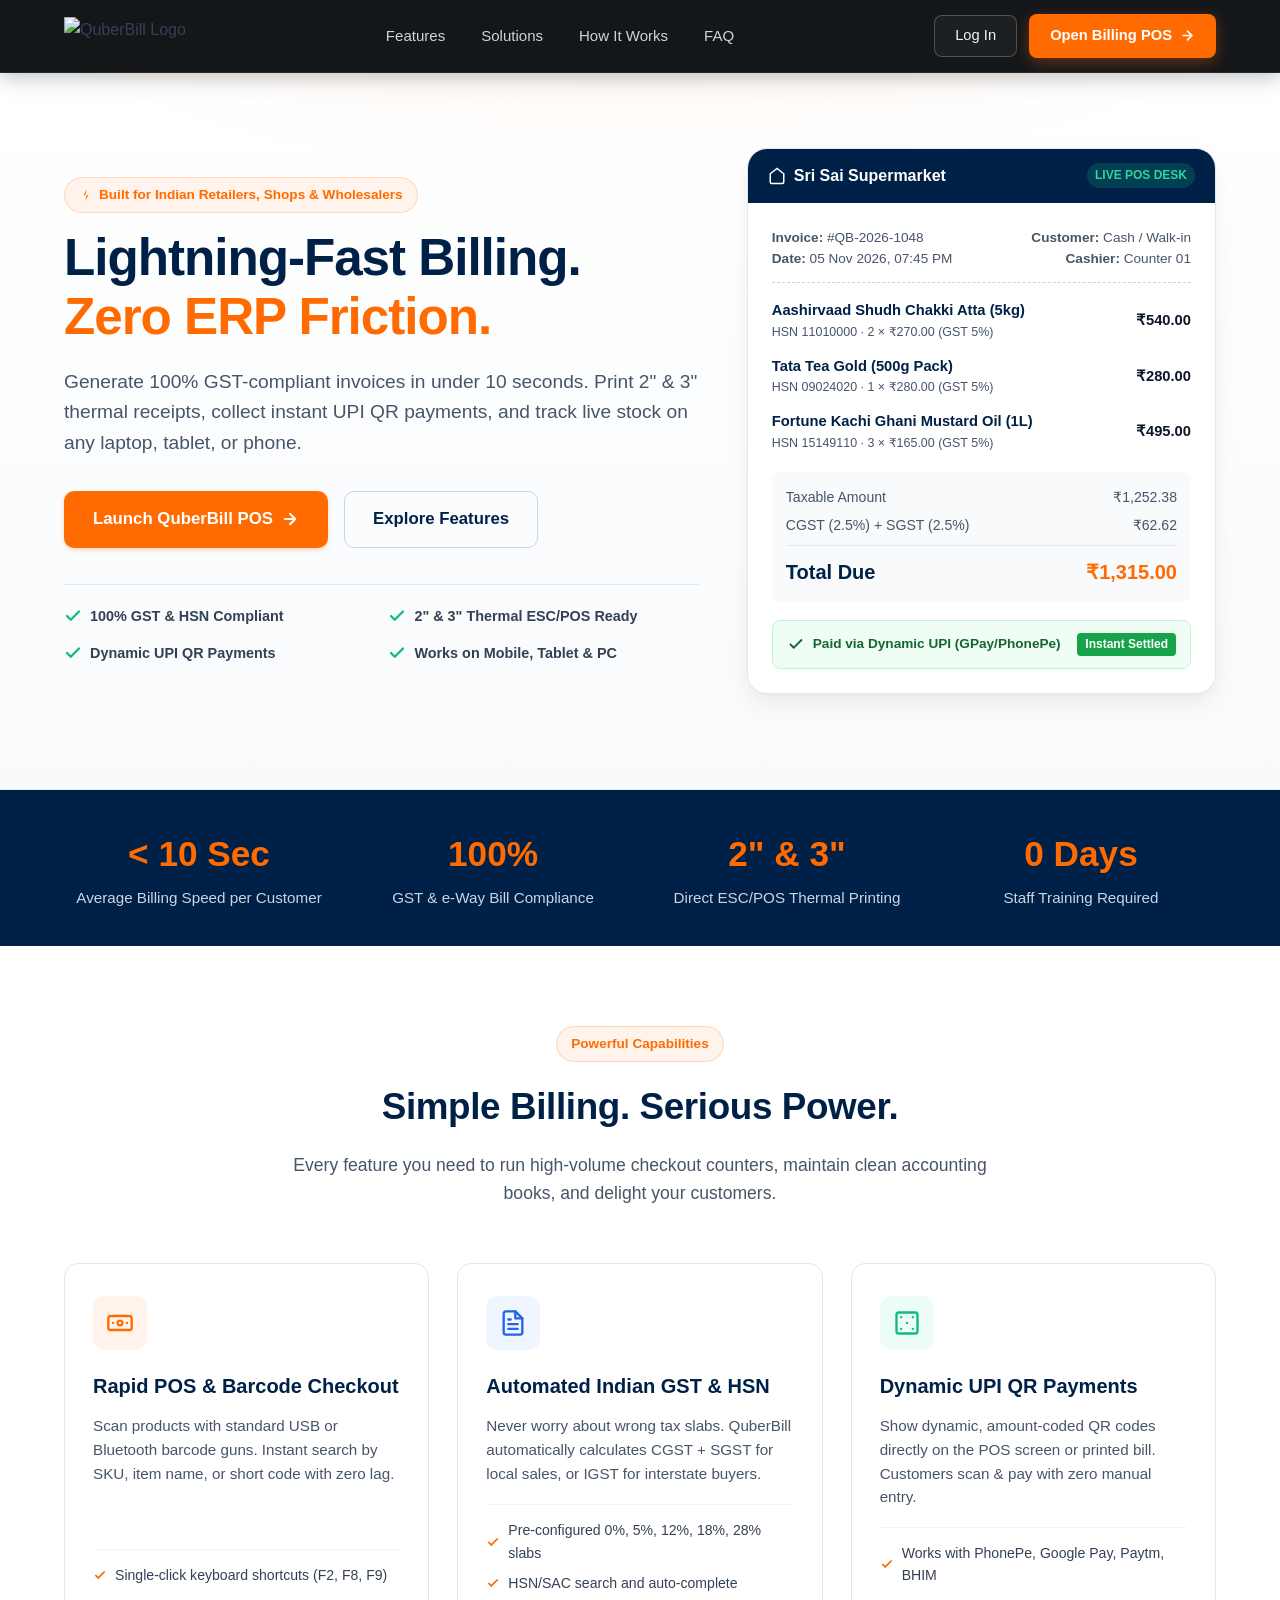
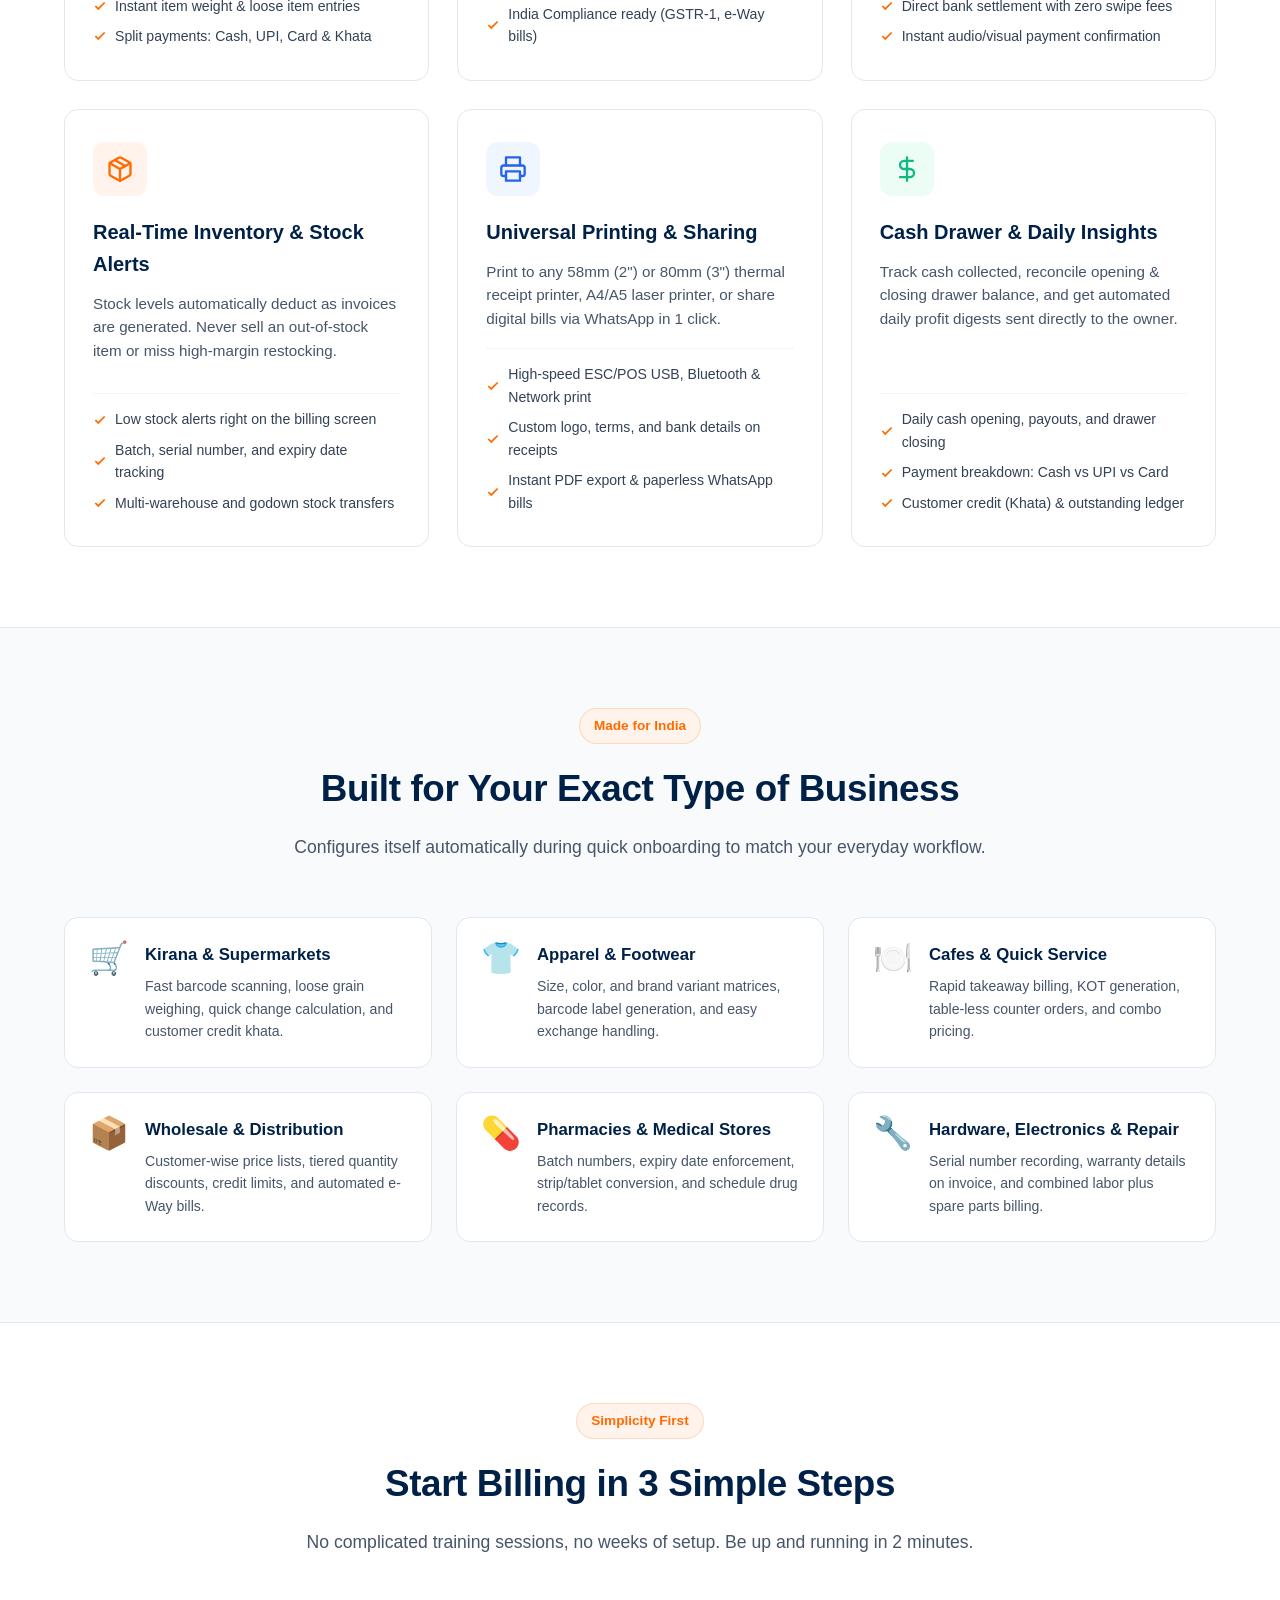
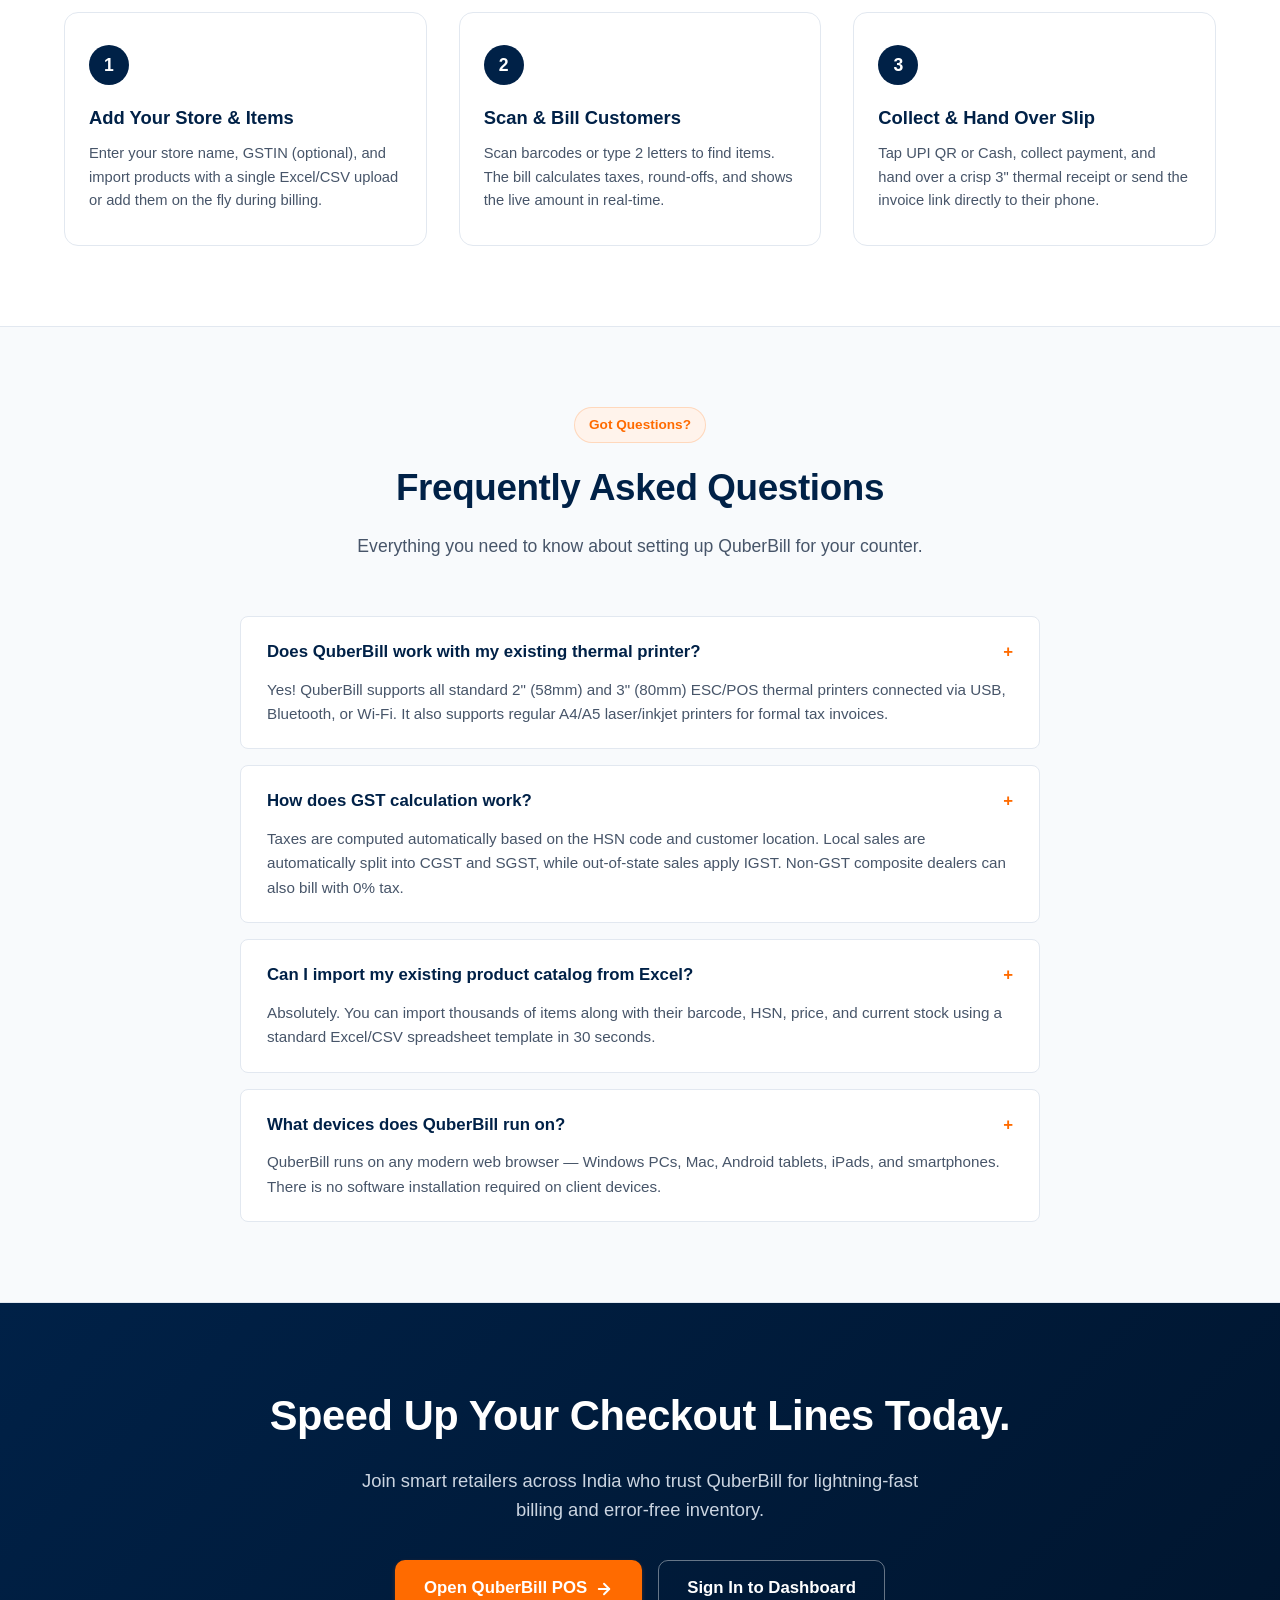
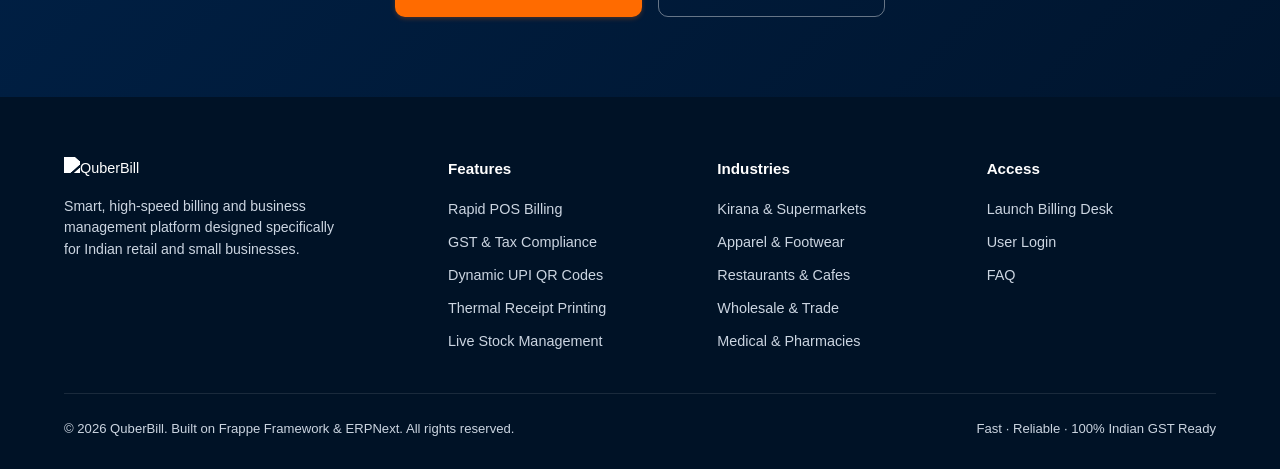
==== commit 5266a89f: "feat(ui): update QuberBill branding logo assets and refine dark header navbar" ====
--- a/bharat_business/www/index.html
+++ b/bharat_business/www/index.html
@@ -101,15 +101,17 @@
         }
 
         /* -------------------------------------------------------------
-           Header & Navbar
+           Header & Navbar (Refined Dark Theme matching brand identity)
            ------------------------------------------------------------- */
         .navbar {
             position: sticky;
             top: 0;
             z-index: 100;
-            background: rgba(255, 255, 255, 0.95);
-            backdrop-filter: blur(10px);
-            border-bottom: 1px solid var(--qb-gray-200);
+            background: #14171a;
+            backdrop-filter: blur(14px);
+            -webkit-backdrop-filter: blur(14px);
+            border-bottom: 1px solid rgba(255, 255, 255, 0.08);
+            box-shadow: 0 4px 20px rgba(0, 0, 0, 0.25);
             transition: all 0.2s ease;
         }
 
@@ -123,37 +125,97 @@
         .navbar-brand {
             display: flex;
             align-items: center;
-            gap: 10px;
+            gap: 12px;
+            text-decoration: none;
         }
 
         .navbar-brand img {
-            height: 34px;
+            height: 38px;
             width: auto;
             display: block;
+            object-fit: contain;
         }
 
         .nav-links {
             display: flex;
             align-items: center;
-            gap: 32px;
+            gap: 36px;
             list-style: none;
         }
 
         .nav-link {
-            font-size: 0.95rem;
+            font-size: 0.94rem;
             font-weight: 500;
-            color: var(--qb-gray-700);
-            transition: color 0.2s ease;
+            color: #cbd5e1;
+            transition: all 0.2s ease;
+            text-decoration: none;
+            position: relative;
+            padding: 4px 0;
         }
 
         .nav-link:hover {
-            color: var(--qb-orange);
+            color: #ffffff;
+        }
+
+        .nav-link:hover::after {
+            content: '';
+            position: absolute;
+            bottom: -2px;
+            left: 0;
+            width: 100%;
+            height: 2px;
+            background: var(--qb-orange);
+            border-radius: 2px;
         }
 
         .nav-actions {
             display: flex;
             align-items: center;
-            gap: 14px;
+            gap: 12px;
+        }
+
+        .btn-nav-login {
+            background: rgba(255, 255, 255, 0.04);
+            border: 1px solid rgba(255, 255, 255, 0.22);
+            color: #f1f5f9;
+            padding: 8px 20px;
+            font-size: 0.92rem;
+            font-weight: 500;
+            border-radius: 8px;
+            transition: all 0.2s ease;
+            text-decoration: none;
+            display: inline-flex;
+            align-items: center;
+            justify-content: center;
+        }
+
+        .btn-nav-login:hover {
+            border-color: rgba(255, 255, 255, 0.45);
+            background: rgba(255, 255, 255, 0.1);
+            color: #ffffff;
+        }
+
+        .btn-nav-pos {
+            background: #FF6B00;
+            color: #ffffff;
+            padding: 9px 20px;
+            font-size: 0.92rem;
+            font-weight: 600;
+            border-radius: 8px;
+            display: inline-flex;
+            align-items: center;
+            gap: 8px;
+            box-shadow: 0 4px 14px rgba(255, 107, 0, 0.35);
+            transition: all 0.2s ease;
+            text-decoration: none;
+            border: 1px solid transparent;
+        }
+
+        .btn-nav-pos:hover {
+            background: #e65c00;
+            transform: translateY(-1px);
+            box-shadow: 0 6px 18px rgba(255, 107, 0, 0.45);
+            color: #ffffff;
         }
 
         .btn {
@@ -204,9 +266,10 @@
            Hero Section
            ------------------------------------------------------------- */
         .hero {
-            padding: 70px 0 90px;
+            padding: 75px 0 95px;
             overflow: hidden;
-            background: linear-gradient(180deg, #ffffff 0%, var(--qb-gray-50) 100%);
+            background: radial-gradient(ellipse 80% 50% at 50% -20%, rgba(255, 107, 0, 0.08), transparent 70%), linear-gradient(180deg, #ffffff 0%, var(--qb-gray-50) 100%);
+            border-bottom: 1px solid var(--qb-gray-200);
         }
 
         .hero-grid {
@@ -794,8 +857,19 @@
             .navbar-inner {
                 height: 64px;
             }
+            .navbar-brand img {
+                height: 30px;
+            }
             .nav-links {
                 display: none;
+            }
+            .btn-nav-login {
+                padding: 6px 12px;
+                font-size: 0.85rem;
+            }
+            .btn-nav-pos {
+                padding: 7px 12px;
+                font-size: 0.85rem;
             }
             .hero-content h1 {
                 font-size: 2rem;
@@ -847,10 +921,10 @@
             </nav>
 
             <div class="nav-actions">
-                <a href="/login" class="btn btn-outline">Log In</a>
-                <a href="/app" class="btn btn-primary">
+                <a href="/login" class="btn-nav-login">Log In</a>
+                <a href="/app" class="btn-nav-pos">
                     <span>Open Billing POS</span>
-                    <svg width="16" height="16" viewBox="0 0 24 24" fill="none" stroke="currentColor" stroke-width="2.5" stroke-linecap="round" stroke-linejoin="round"><path d="M5 12h14"></path><path d="m12 5 7 7-7 7"></path></svg>
+                    <svg width="15" height="15" viewBox="0 0 24 24" fill="none" stroke="currentColor" stroke-width="2.5" stroke-linecap="round" stroke-linejoin="round"><path d="M5 12h14"></path><path d="m12 5 7 7-7 7"></path></svg>
                 </a>
             </div>
         </div>
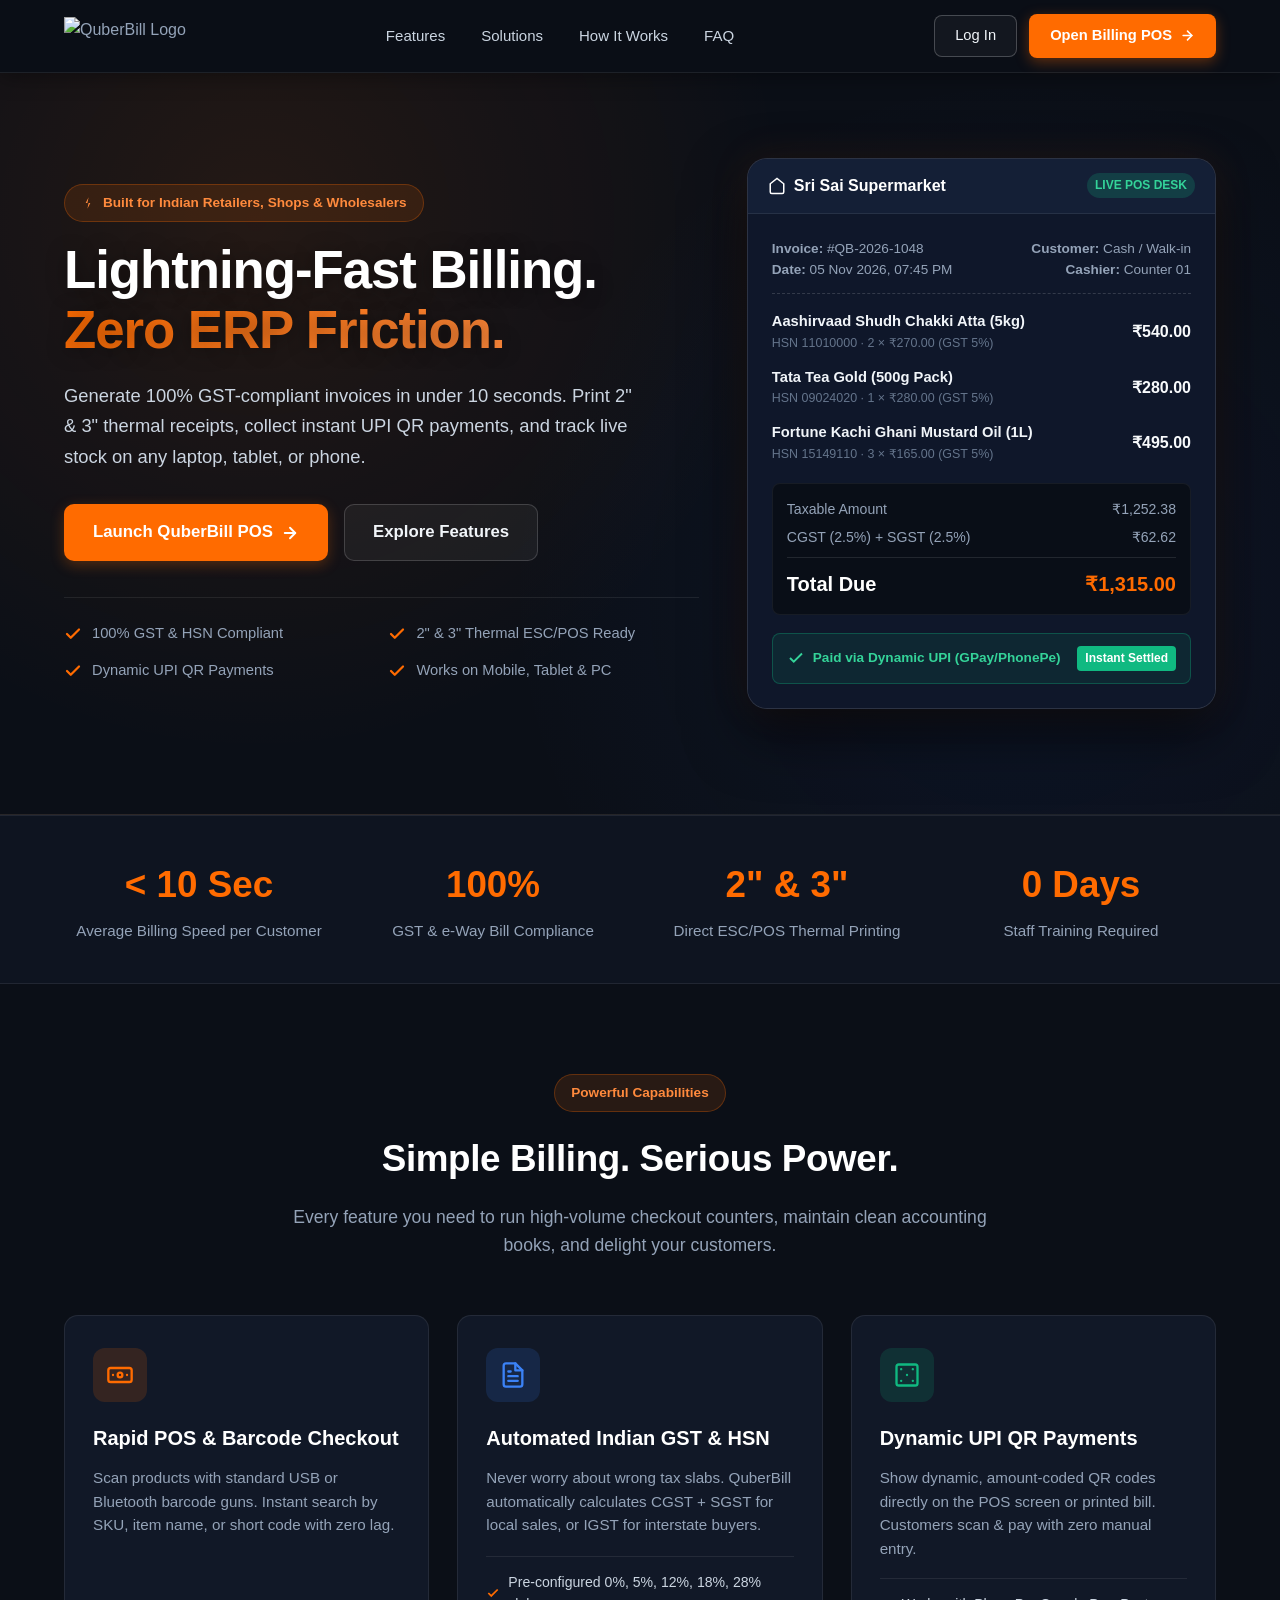
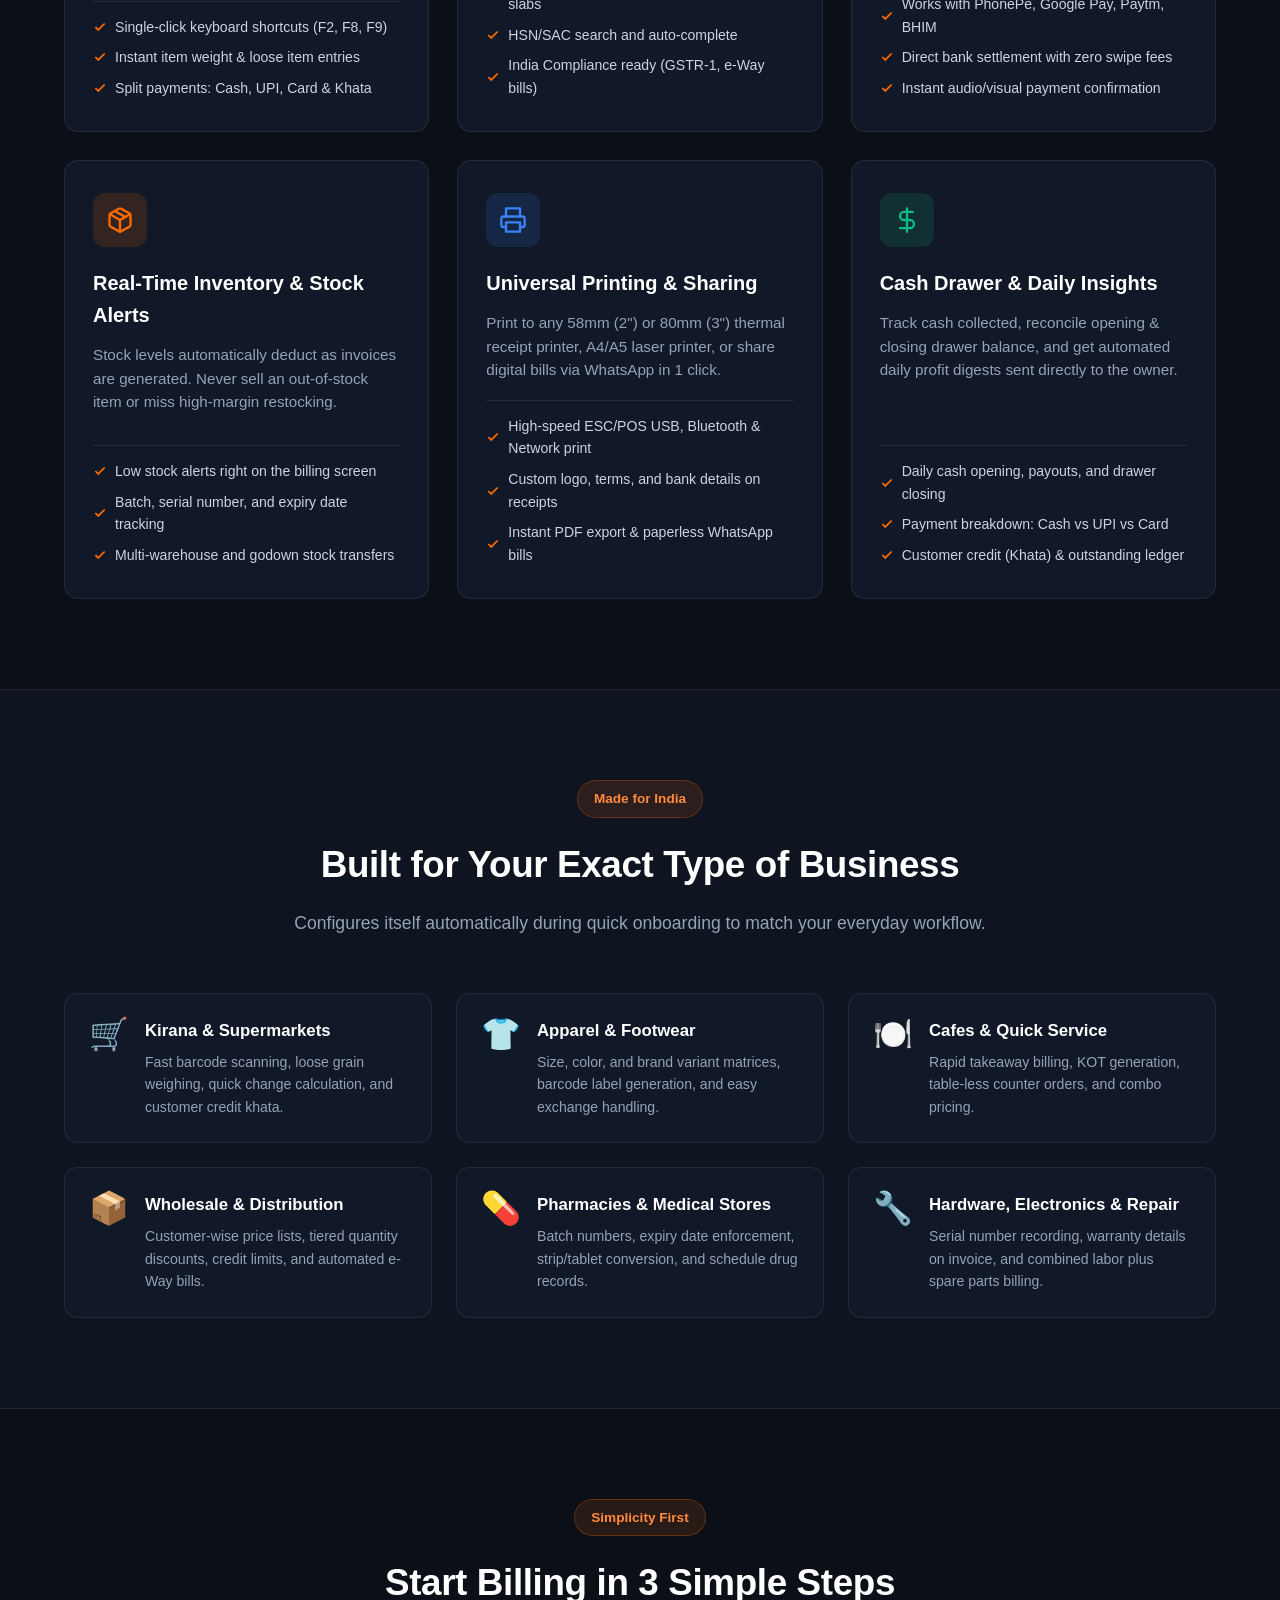
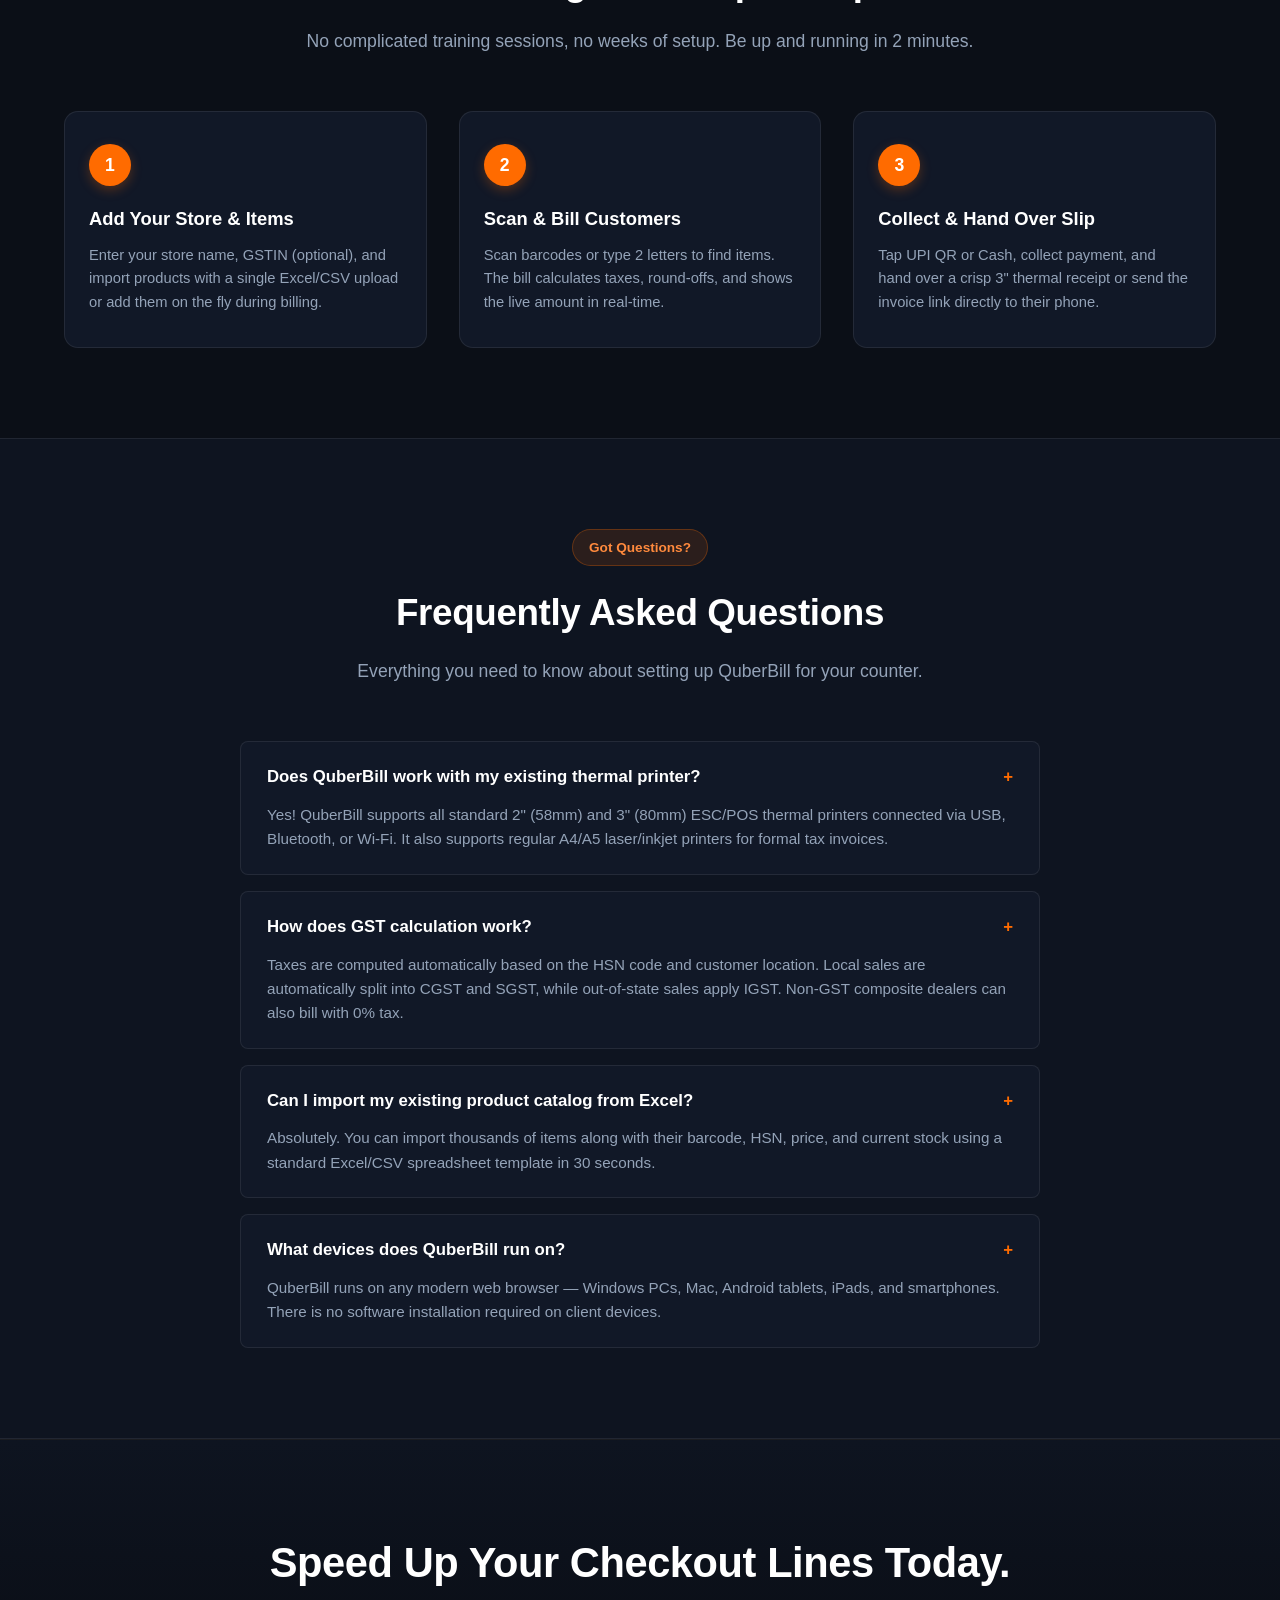
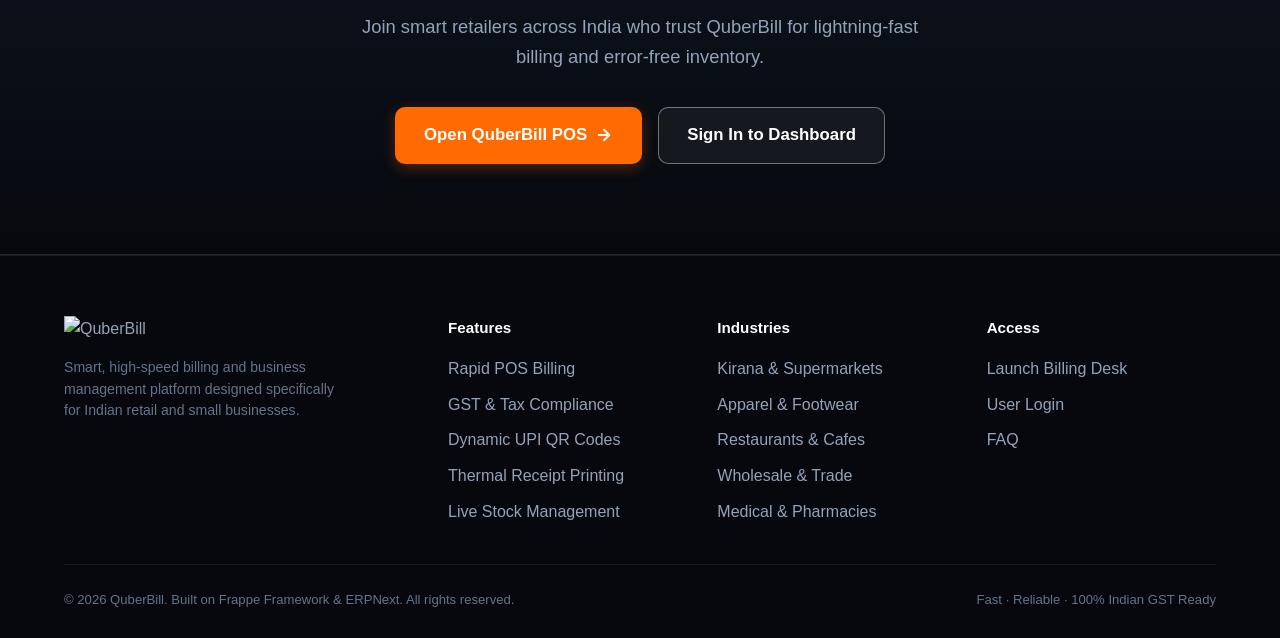
==== commit ab1ab234: "feat(ui): complete high-contrast native dark theme across landing page" ====
--- a/bharat_business/www/index.html
+++ b/bharat_business/www/index.html
@@ -9,36 +9,35 @@
     <link rel="icon" href="/assets/bharat_business/images/favicon.png" type="image/png">
     <link rel="apple-touch-icon" href="/assets/bharat_business/images/apple-touch-icon.png">
 
-    <style>
+        <style>
         /* -------------------------------------------------------------
-           QuberBill Brand Design System
+           QuberBill Brand Design System - Premium Dark Theme
            ------------------------------------------------------------- */
         :root {
-            --qb-navy: #002147;
-            --qb-navy-dark: #00152e;
-            --qb-navy-light: #0a2f5c;
+            --qb-bg: #0b0f17;
+            --qb-surface: #111827;
+            --qb-surface-2: #162032;
+            --qb-border: rgba(255, 255, 255, 0.08);
+            --qb-border-hover: rgba(255, 107, 0, 0.45);
+
             --qb-orange: #FF6B00;
             --qb-orange-hover: #e65c00;
-            --qb-orange-soft: #fff3eb;
+            --qb-orange-glow: rgba(255, 107, 0, 0.28);
+            --qb-orange-soft: rgba(255, 107, 0, 0.12);
             --qb-green: #10B981;
-            --qb-green-soft: #ecfdf5;
-            --qb-blue: #2563EB;
-            --qb-blue-soft: #eff6ff;
-            --qb-gray-50: #f8fafc;
-            --qb-gray-100: #f1f5f9;
-            --qb-gray-200: #e2e8f0;
-            --qb-gray-300: #cbd5e1;
-            --qb-gray-600: #475569;
-            --qb-gray-700: #334155;
-            --qb-gray-900: #0f172a;
+            --qb-green-soft: rgba(16, 185, 129, 0.12);
+            --qb-blue: #3b82f6;
+            --qb-blue-soft: rgba(59, 130, 246, 0.12);
+
             --qb-white: #ffffff;
+            --qb-text-primary: #ffffff;
+            --qb-text-secondary: #94a3b8;
+            --qb-text-muted: #64748b;
+
             --qb-radius-sm: 8px;
             --qb-radius-md: 14px;
             --qb-radius-lg: 20px;
-            --qb-shadow-sm: 0 1px 2px 0 rgb(0 0 0 / 0.05);
-            --qb-shadow-md: 0 4px 6px -1px rgb(0 0 0 / 0.07), 0 2px 4px -2px rgb(0 0 0 / 0.07);
-            --qb-shadow-lg: 0 10px 25px -3px rgb(0 0 0 / 0.08), 0 4px 6px -4px rgb(0 0 0 / 0.05);
-            --qb-font: -apple-system, BlinkMacSystemFont, "Segoe UI", Roboto, Helvetica, Arial, sans-serif;
+            --qb-font: -apple-system, BlinkMacSystemFont, "Segoe UI", Roboto, Inter, Helvetica, Arial, sans-serif;
         }
 
         * {
@@ -49,8 +48,8 @@
 
         body {
             font-family: var(--qb-font);
-            color: var(--qb-gray-700);
-            background-color: var(--qb-white);
+            color: var(--qb-text-secondary);
+            background-color: var(--qb-bg);
             line-height: 1.6;
             -webkit-font-smoothing: antialiased;
         }
@@ -71,33 +70,33 @@
         }
 
         .section {
-            padding: 80px 0;
+            padding: 90px 0;
         }
 
         .section-light {
-            background-color: var(--qb-gray-50);
-            border-top: 1px solid var(--qb-gray-200);
-            border-bottom: 1px solid var(--qb-gray-200);
+            background-color: #0e1420;
+            border-top: 1px solid var(--qb-border);
+            border-bottom: 1px solid var(--qb-border);
         }
 
         .badge {
             display: inline-flex;
             align-items: center;
-            gap: 6px;
-            padding: 6px 14px;
+            gap: 8px;
+            padding: 7px 16px;
             font-size: 0.85rem;
             font-weight: 600;
             border-radius: 9999px;
-            background: var(--qb-orange-soft);
-            color: var(--qb-orange);
-            border: 1px solid rgba(255, 107, 0, 0.2);
-            margin-bottom: 16px;
+            background: rgba(255, 107, 0, 0.12);
+            color: #FF8A3D;
+            border: 1px solid rgba(255, 107, 0, 0.28);
+            margin-bottom: 18px;
         }
 
         .badge-green {
-            background: var(--qb-green-soft);
-            color: var(--qb-green);
-            border-color: rgba(16, 185, 129, 0.2);
+            background: rgba(16, 185, 129, 0.15);
+            color: #34d399;
+            border: 1px solid rgba(16, 185, 129, 0.3);
         }
 
         /* -------------------------------------------------------------
@@ -107,11 +106,11 @@
             position: sticky;
             top: 0;
             z-index: 100;
-            background: #14171a;
-            backdrop-filter: blur(14px);
-            -webkit-backdrop-filter: blur(14px);
-            border-bottom: 1px solid rgba(255, 255, 255, 0.08);
-            box-shadow: 0 4px 20px rgba(0, 0, 0, 0.25);
+            background: rgba(11, 15, 23, 0.88);
+            backdrop-filter: blur(16px);
+            -webkit-backdrop-filter: blur(16px);
+            border-bottom: 1px solid var(--qb-border);
+            box-shadow: 0 4px 20px rgba(0, 0, 0, 0.35);
             transition: all 0.2s ease;
         }
 
@@ -236,24 +235,27 @@
         .btn-primary {
             background: var(--qb-orange);
             color: var(--qb-white);
-            box-shadow: 0 2px 4px rgba(255, 107, 0, 0.25);
+            box-shadow: 0 4px 14px var(--qb-orange-glow);
         }
 
         .btn-primary:hover {
             background: var(--qb-orange-hover);
-            transform: translateY(-1px);
-            box-shadow: 0 4px 10px rgba(255, 107, 0, 0.35);
+            transform: translateY(-2px);
+            box-shadow: 0 6px 20px rgba(255, 107, 0, 0.45);
+            color: var(--qb-white);
         }
 
         .btn-outline {
-            background: transparent;
-            border-color: var(--qb-gray-300);
-            color: var(--qb-navy);
+            background: rgba(255, 255, 255, 0.05);
+            border-color: rgba(255, 255, 255, 0.16);
+            color: #f1f5f9;
         }
 
         .btn-outline:hover {
-            border-color: var(--qb-navy);
-            background: var(--qb-gray-50);
+            border-color: rgba(255, 255, 255, 0.4);
+            background: rgba(255, 255, 255, 0.1);
+            color: #ffffff;
+            transform: translateY(-2px);
         }
 
         .btn-lg {
@@ -263,13 +265,16 @@
         }
 
         /* -------------------------------------------------------------
-           Hero Section
+           Hero Section - Native Dark & High Contrast
            ------------------------------------------------------------- */
         .hero {
-            padding: 75px 0 95px;
+            padding: 85px 0 105px;
             overflow: hidden;
-            background: radial-gradient(ellipse 80% 50% at 50% -20%, rgba(255, 107, 0, 0.08), transparent 70%), linear-gradient(180deg, #ffffff 0%, var(--qb-gray-50) 100%);
-            border-bottom: 1px solid var(--qb-gray-200);
+            background: radial-gradient(circle at 20% 20%, rgba(255, 107, 0, 0.1) 0%, transparent 45%),
+                        radial-gradient(circle at 80% 70%, rgba(37, 99, 235, 0.08) 0%, transparent 45%),
+                        var(--qb-bg);
+            border-bottom: 1px solid var(--qb-border);
+            position: relative;
         }
 
         .hero-grid {
@@ -280,23 +285,28 @@
         }
 
         .hero-content h1 {
-            font-size: 3.2rem;
+            font-size: 3.3rem;
             font-weight: 800;
             line-height: 1.15;
-            color: var(--qb-navy);
+            color: #ffffff;
             margin-bottom: 20px;
             letter-spacing: -0.02em;
+            text-shadow: 0 2px 20px rgba(0, 0, 0, 0.4);
         }
 
         .hero-content h1 span.text-orange {
-            color: var(--qb-orange);
+            background: linear-gradient(135deg, #FF6B00 0%, #FF8A3D 100%);
+            -webkit-background-clip: text;
+            -webkit-text-fill-color: transparent;
+            display: inline-block;
         }
 
         .hero-content p.subtitle {
-            font-size: 1.2rem;
-            color: var(--qb-gray-600);
+            font-size: 1.15rem;
+            color: #cbd5e1;
             margin-bottom: 32px;
-            line-height: 1.6;
+            line-height: 1.65;
+            max-width: 580px;
         }
 
         .hero-actions {
@@ -311,21 +321,21 @@
             display: grid;
             grid-template-columns: repeat(2, 1fr);
             gap: 14px;
-            padding-top: 20px;
-            border-top: 1px solid var(--qb-gray-200);
+            padding-top: 24px;
+            border-top: 1px solid var(--qb-border);
         }
 
         .highlight-item {
             display: flex;
             align-items: center;
-            gap: 8px;
-            font-size: 0.9rem;
-            font-weight: 600;
-            color: var(--qb-gray-700);
+            gap: 10px;
+            font-size: 0.92rem;
+            font-weight: 500;
+            color: #94a3b8;
         }
 
         .highlight-item svg {
-            color: var(--qb-green);
+            color: var(--qb-orange);
             flex-shrink: 0;
         }
 
@@ -333,21 +343,22 @@
            POS Bill Interactive Mockup Card
            ------------------------------------------------------------- */
         .hero-card {
-            background: var(--qb-white);
+            background: #0f172a;
             border-radius: var(--qb-radius-lg);
-            border: 1px solid var(--qb-gray-200);
-            box-shadow: var(--qb-shadow-lg);
+            border: 1px solid rgba(255, 255, 255, 0.12);
+            box-shadow: 0 24px 60px rgba(0, 0, 0, 0.6), 0 0 40px rgba(255, 107, 0, 0.1);
             overflow: hidden;
             position: relative;
         }
 
         .card-topbar {
-            background: var(--qb-navy);
-            color: var(--qb-white);
+            background: #141f36;
+            color: #ffffff;
             padding: 14px 20px;
             display: flex;
             align-items: center;
             justify-content: space-between;
+            border-bottom: 1px solid rgba(255, 255, 255, 0.08);
         }
 
         .card-topbar .store-name {
@@ -356,6 +367,7 @@
             display: flex;
             align-items: center;
             gap: 8px;
+            color: #ffffff;
         }
 
         .card-topbar .badge-live {
@@ -370,14 +382,15 @@
 
         .card-body {
             padding: 24px;
+            background: #0f172a;
         }
 
         .bill-header {
             display: flex;
             justify-content: space-between;
             font-size: 0.85rem;
-            color: var(--qb-gray-600);
-            border-bottom: 1px dashed var(--qb-gray-300);
+            color: #94a3b8;
+            border-bottom: 1px dashed rgba(255, 255, 255, 0.15);
             padding-bottom: 12px;
             margin-bottom: 16px;
         }
@@ -394,26 +407,27 @@
             display: flex;
             justify-content: space-between;
             align-items: center;
+        }
+
+        .bill-item-name {
             font-size: 0.92rem;
-        }
-
-        .bill-item-name {
             font-weight: 600;
-            color: var(--qb-navy);
+            color: #f1f5f9;
         }
 
         .bill-item-sub {
             font-size: 0.78rem;
-            color: var(--qb-gray-600);
+            color: #64748b;
         }
 
         .bill-item-price {
             font-weight: 700;
-            color: var(--qb-gray-900);
+            color: #f8fafc;
         }
 
         .bill-calc {
-            background: var(--qb-gray-50);
+            background: #090e17;
+            border: 1px solid rgba(255, 255, 255, 0.06);
             border-radius: var(--qb-radius-sm);
             padding: 14px;
             font-size: 0.88rem;
@@ -424,7 +438,7 @@
             display: flex;
             justify-content: space-between;
             margin-bottom: 6px;
-            color: var(--qb-gray-600);
+            color: #94a3b8;
         }
 
         .bill-calc-total {
@@ -433,8 +447,8 @@
             align-items: center;
             font-size: 1.25rem;
             font-weight: 800;
-            color: var(--qb-navy);
-            border-top: 1px solid var(--qb-gray-200);
+            color: #ffffff;
+            border-top: 1px solid rgba(255, 255, 255, 0.1);
             padding-top: 10px;
             margin-top: 8px;
         }
@@ -447,30 +461,32 @@
             display: flex;
             align-items: center;
             justify-content: space-between;
-            background: #f0fdf4;
-            border: 1px solid #bbf7d0;
+            background: rgba(16, 185, 129, 0.1);
+            border: 1px solid rgba(16, 185, 129, 0.3);
             border-radius: var(--qb-radius-sm);
             padding: 12px 14px;
             font-size: 0.85rem;
             font-weight: 600;
-            color: #166534;
+            color: #34d399;
         }
 
         .bill-payment-box .upi-tag {
-            background: #16a34a;
+            background: #10b981;
             color: #ffffff;
             font-size: 0.75rem;
-            padding: 2px 8px;
+            padding: 3px 8px;
             border-radius: 4px;
+            font-weight: 700;
         }
 
         /* -------------------------------------------------------------
            Stats Banner
            ------------------------------------------------------------- */
         .stats-bar {
-            background: var(--qb-navy);
-            color: var(--qb-white);
-            padding: 36px 0;
+            background: #0e1420;
+            border-top: 1px solid var(--qb-border);
+            border-bottom: 1px solid var(--qb-border);
+            padding: 40px 0;
         }
 
         .stats-grid {
@@ -481,7 +497,7 @@
         }
 
         .stat-item h3 {
-            font-size: 2.2rem;
+            font-size: 2.3rem;
             font-weight: 800;
             color: var(--qb-orange);
             margin-bottom: 4px;
@@ -489,7 +505,7 @@
 
         .stat-item p {
             font-size: 0.95rem;
-            color: var(--qb-gray-300);
+            color: #94a3b8;
             font-weight: 500;
         }
 
@@ -505,18 +521,18 @@
         .section-header h2 {
             font-size: 2.3rem;
             font-weight: 800;
-            color: var(--qb-navy);
+            color: #ffffff;
             margin-bottom: 14px;
             letter-spacing: -0.01em;
         }
 
         .section-header p {
             font-size: 1.1rem;
-            color: var(--qb-gray-600);
+            color: #94a3b8;
         }
 
         /* -------------------------------------------------------------
-           Features Grid (Simple & Informative)
+           Features Grid (Dark Glass Cards)
            ------------------------------------------------------------- */
         .features-grid {
             display: grid;
@@ -525,8 +541,8 @@
         }
 
         .feature-card {
-            background: var(--qb-white);
-            border: 1px solid var(--qb-gray-200);
+            background: #111827;
+            border: 1px solid rgba(255, 255, 255, 0.08);
             border-radius: var(--qb-radius-md);
             padding: 32px 28px;
             transition: all 0.25s ease;
@@ -536,8 +552,9 @@
 
         .feature-card:hover {
             transform: translateY(-4px);
-            border-color: var(--qb-orange);
-            box-shadow: var(--qb-shadow-md);
+            border-color: rgba(255, 107, 0, 0.5);
+            background: #141e30;
+            box-shadow: 0 16px 36px rgba(0, 0, 0, 0.4);
         }
 
         .feature-icon-wrapper {
@@ -551,30 +568,30 @@
         }
 
         .feature-icon-orange {
-            background: var(--qb-orange-soft);
+            background: rgba(255, 107, 0, 0.15);
             color: var(--qb-orange);
         }
 
         .feature-icon-blue {
-            background: var(--qb-blue-soft);
+            background: rgba(59, 130, 246, 0.15);
             color: var(--qb-blue);
         }
 
         .feature-icon-green {
-            background: var(--qb-green-soft);
+            background: rgba(16, 185, 129, 0.15);
             color: var(--qb-green);
         }
 
         .feature-card h3 {
             font-size: 1.25rem;
             font-weight: 700;
-            color: var(--qb-navy);
+            color: #ffffff;
             margin-bottom: 12px;
         }
 
         .feature-card p {
             font-size: 0.95rem;
-            color: var(--qb-gray-600);
+            color: #94a3b8;
             margin-bottom: 18px;
             flex-grow: 1;
             line-height: 1.55;
@@ -586,8 +603,8 @@
             flex-direction: column;
             gap: 8px;
             font-size: 0.88rem;
-            color: var(--qb-gray-700);
-            border-top: 1px solid var(--qb-gray-100);
+            color: #cbd5e1;
+            border-top: 1px solid rgba(255, 255, 255, 0.08);
             padding-top: 14px;
         }
 
@@ -612,8 +629,8 @@
         }
 
         .biz-card {
-            background: var(--qb-white);
-            border: 1px solid var(--qb-gray-200);
+            background: #111827;
+            border: 1px solid rgba(255, 255, 255, 0.08);
             border-radius: var(--qb-radius-md);
             padding: 24px;
             display: flex;
@@ -622,9 +639,9 @@
         }
 
         .biz-card:hover {
-            border-color: var(--qb-navy);
-            background: var(--qb-white);
-            box-shadow: var(--qb-shadow-sm);
+            border-color: rgba(255, 107, 0, 0.4);
+            background: #141e30;
+            box-shadow: 0 10px 24px rgba(0, 0, 0, 0.35);
         }
 
         .biz-emoji {
@@ -636,13 +653,13 @@
         .biz-info h4 {
             font-size: 1.05rem;
             font-weight: 700;
-            color: var(--qb-navy);
+            color: #ffffff;
             margin-bottom: 6px;
         }
 
         .biz-info p {
             font-size: 0.88rem;
-            color: var(--qb-gray-600);
+            color: #94a3b8;
         }
 
         /* -------------------------------------------------------------
@@ -656,37 +673,38 @@
         }
 
         .step-card {
-            background: var(--qb-white);
-            border: 1px solid var(--qb-gray-200);
+            background: #111827;
+            border: 1px solid rgba(255, 255, 255, 0.08);
             border-radius: var(--qb-radius-md);
             padding: 32px 24px;
             position: relative;
         }
 
         .step-number {
-            width: 40px;
-            height: 40px;
+            width: 42px;
+            height: 42px;
             border-radius: 50%;
-            background: var(--qb-navy);
-            color: var(--qb-white);
+            background: var(--qb-orange);
+            color: #ffffff;
             font-weight: 800;
             font-size: 1.1rem;
             display: flex;
             align-items: center;
             justify-content: center;
             margin-bottom: 18px;
+            box-shadow: 0 4px 12px var(--qb-orange-glow);
         }
 
         .step-card h3 {
             font-size: 1.15rem;
             font-weight: 700;
-            color: var(--qb-navy);
+            color: #ffffff;
             margin-bottom: 10px;
         }
 
         .step-card p {
             font-size: 0.92rem;
-            color: var(--qb-gray-600);
+            color: #94a3b8;
         }
 
         /* -------------------------------------------------------------
@@ -701,8 +719,8 @@
         }
 
         .faq-item {
-            background: var(--qb-white);
-            border: 1px solid var(--qb-gray-200);
+            background: #111827;
+            border: 1px solid rgba(255, 255, 255, 0.08);
             border-radius: var(--qb-radius-sm);
             padding: 22px 26px;
             cursor: pointer;
@@ -710,22 +728,26 @@
         }
 
         .faq-item:hover {
-            border-color: var(--qb-gray-300);
+            border-color: rgba(255, 255, 255, 0.2);
         }
 
         .faq-question {
             font-size: 1.05rem;
             font-weight: 700;
-            color: var(--qb-navy);
+            color: #ffffff;
             display: flex;
             justify-content: space-between;
             align-items: center;
+        }
+
+        .faq-question svg {
+            color: var(--qb-orange);
         }
 
         .faq-answer {
             margin-top: 12px;
             font-size: 0.95rem;
-            color: var(--qb-gray-600);
+            color: #94a3b8;
             line-height: 1.6;
         }
 
@@ -733,10 +755,12 @@
            Bottom Call To Action Banner
            ------------------------------------------------------------- */
         .cta-section {
-            background: linear-gradient(135deg, var(--qb-navy) 0%, var(--qb-navy-dark) 100%);
+            background: linear-gradient(180deg, #0e1420 0%, #07090e 100%);
+            border-top: 1px solid var(--qb-border);
+            border-bottom: 1px solid var(--qb-border);
             color: var(--qb-white);
             text-align: center;
-            padding: 80px 0;
+            padding: 90px 0;
             position: relative;
             overflow: hidden;
         }
@@ -746,11 +770,12 @@
             font-weight: 800;
             margin-bottom: 16px;
             letter-spacing: -0.01em;
+            color: #ffffff;
         }
 
         .cta-box p {
             font-size: 1.15rem;
-            color: var(--qb-gray-300);
+            color: #94a3b8;
             max-width: 600px;
             margin: 0 auto 36px;
         }
@@ -766,10 +791,10 @@
            Footer
            ------------------------------------------------------------- */
         .footer {
-            background: #001226;
-            color: var(--qb-gray-300);
-            padding: 60px 0 30px;
-            font-size: 0.9rem;
+            background: #06080d;
+            border-top: 1px solid var(--qb-border);
+            color: #94a3b8;
+            padding: 60px 0 28px;
         }
 
         .footer-grid {
@@ -780,15 +805,14 @@
         }
 
         .footer-about img {
-            height: 32px;
+            height: 34px;
             width: auto;
             margin-bottom: 16px;
-            filter: brightness(0) invert(1);
         }
 
         .footer-about p {
             font-size: 0.88rem;
-            color: var(--qb-gray-300);
+            color: #64748b;
             max-width: 280px;
             line-height: 1.5;
         }
@@ -796,7 +820,7 @@
         .footer-col h5 {
             font-size: 0.95rem;
             font-weight: 700;
-            color: var(--qb-white);
+            color: #ffffff;
             margin-bottom: 16px;
         }
 
@@ -808,7 +832,7 @@
         }
 
         .footer-col ul li a {
-            color: var(--qb-gray-300);
+            color: #94a3b8;
             transition: color 0.2s ease;
         }
 
@@ -817,13 +841,13 @@
         }
 
         .footer-bottom {
-            border-top: 1px solid rgba(255, 255, 255, 0.1);
+            border-top: 1px solid rgba(255, 255, 255, 0.08);
             padding-top: 24px;
             display: flex;
             justify-content: space-between;
             align-items: center;
             font-size: 0.82rem;
-            color: var(--qb-gray-300);
+            color: #64748b;
         }
 
         /* -------------------------------------------------------------
@@ -834,7 +858,7 @@
                 grid-template-columns: 1fr;
             }
             .hero-content h1 {
-                font-size: 2.5rem;
+                font-size: 2.6rem;
             }
             .features-grid {
                 grid-template-columns: repeat(2, 1fr);
@@ -842,11 +866,11 @@
             .biz-grid {
                 grid-template-columns: repeat(2, 1fr);
             }
+            .steps-grid {
+                grid-template-columns: 1fr;
+            }
             .stats-grid {
                 grid-template-columns: repeat(2, 1fr);
-            }
-            .steps-grid {
-                grid-template-columns: 1fr;
             }
             .footer-grid {
                 grid-template-columns: 1fr 1fr;
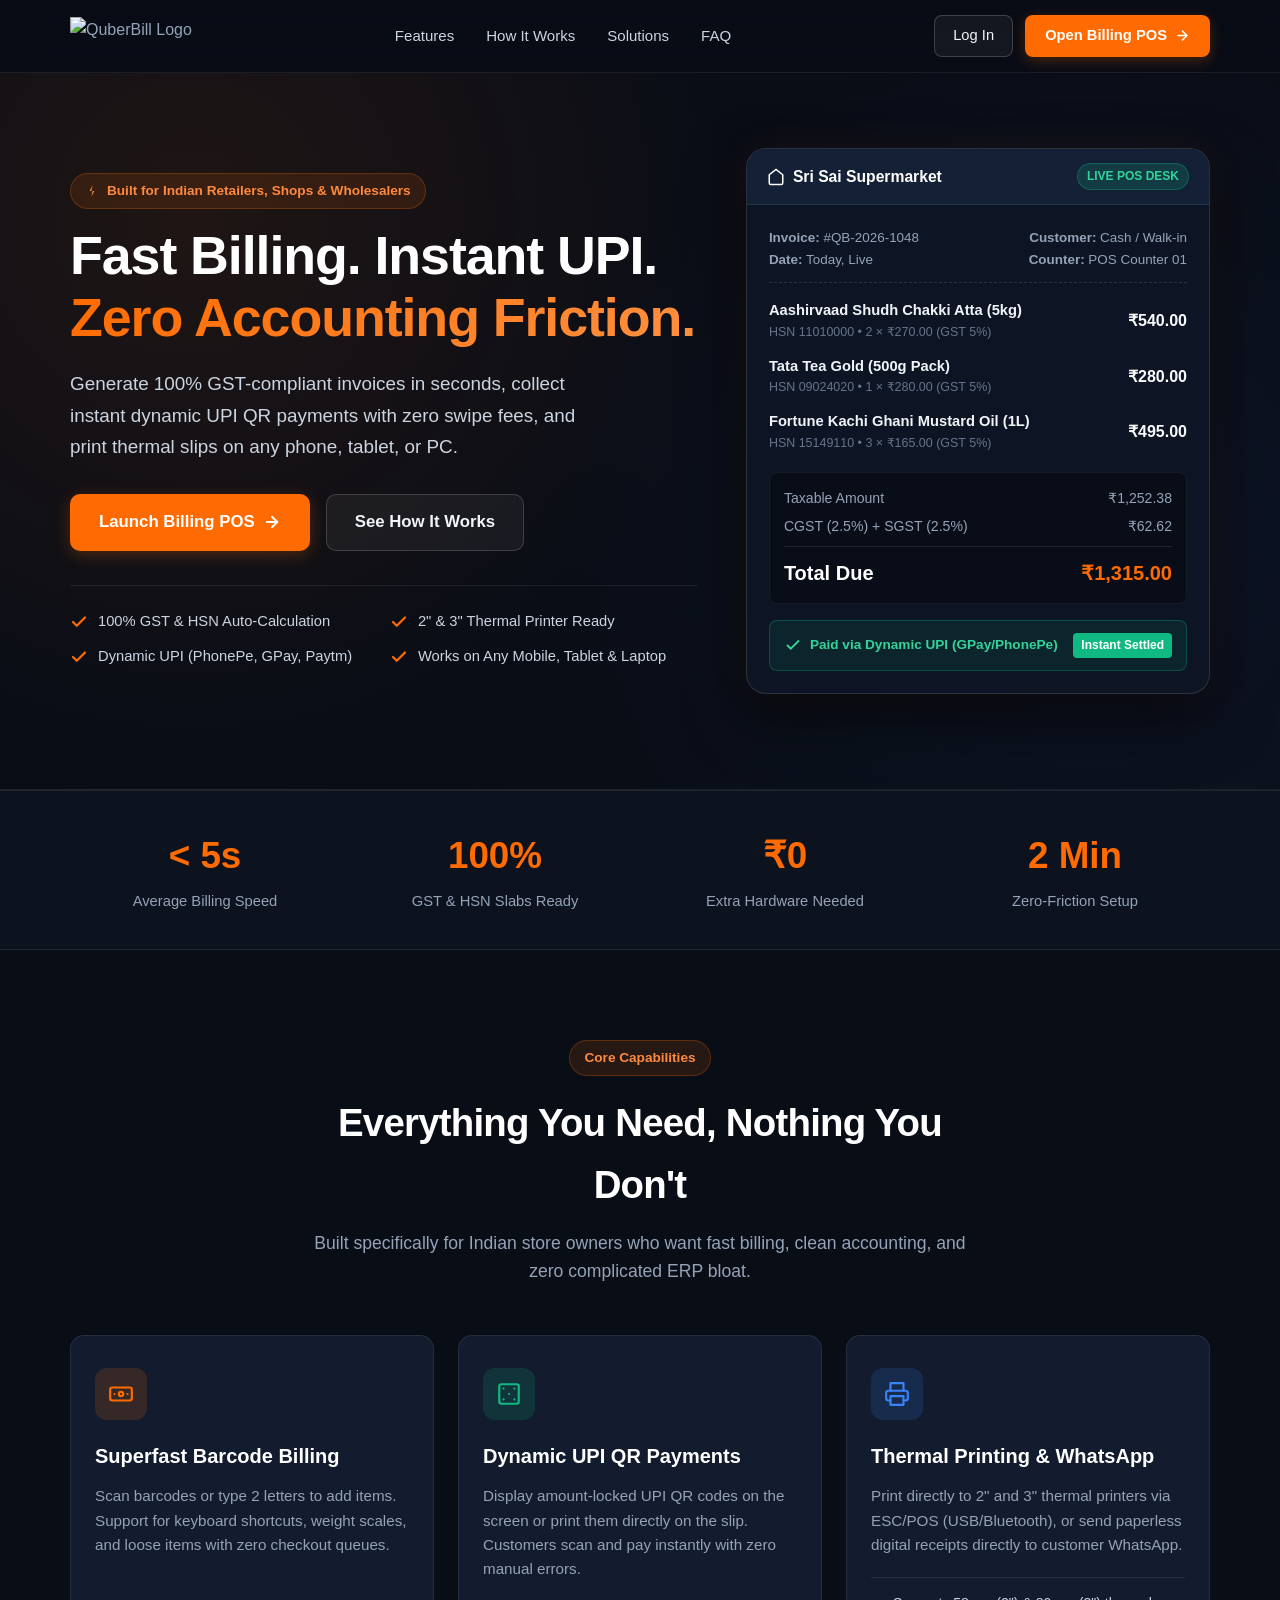
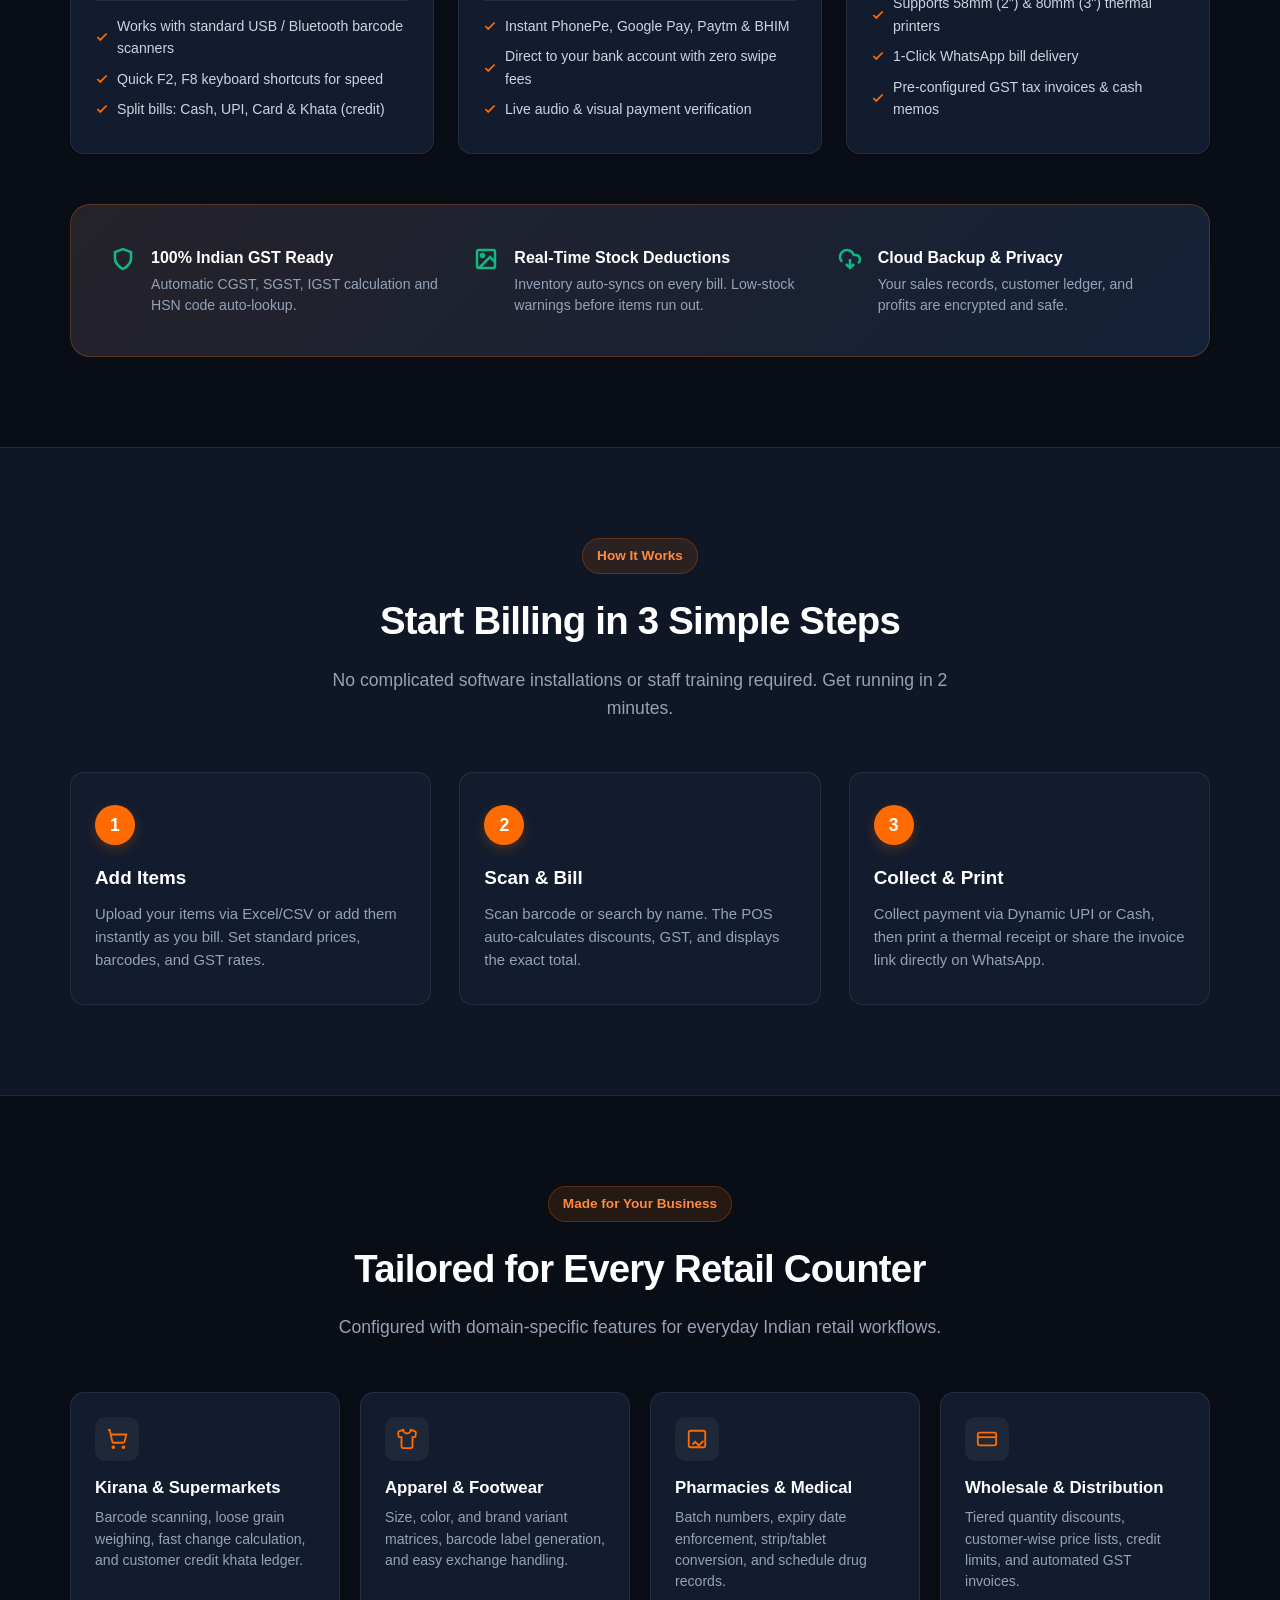
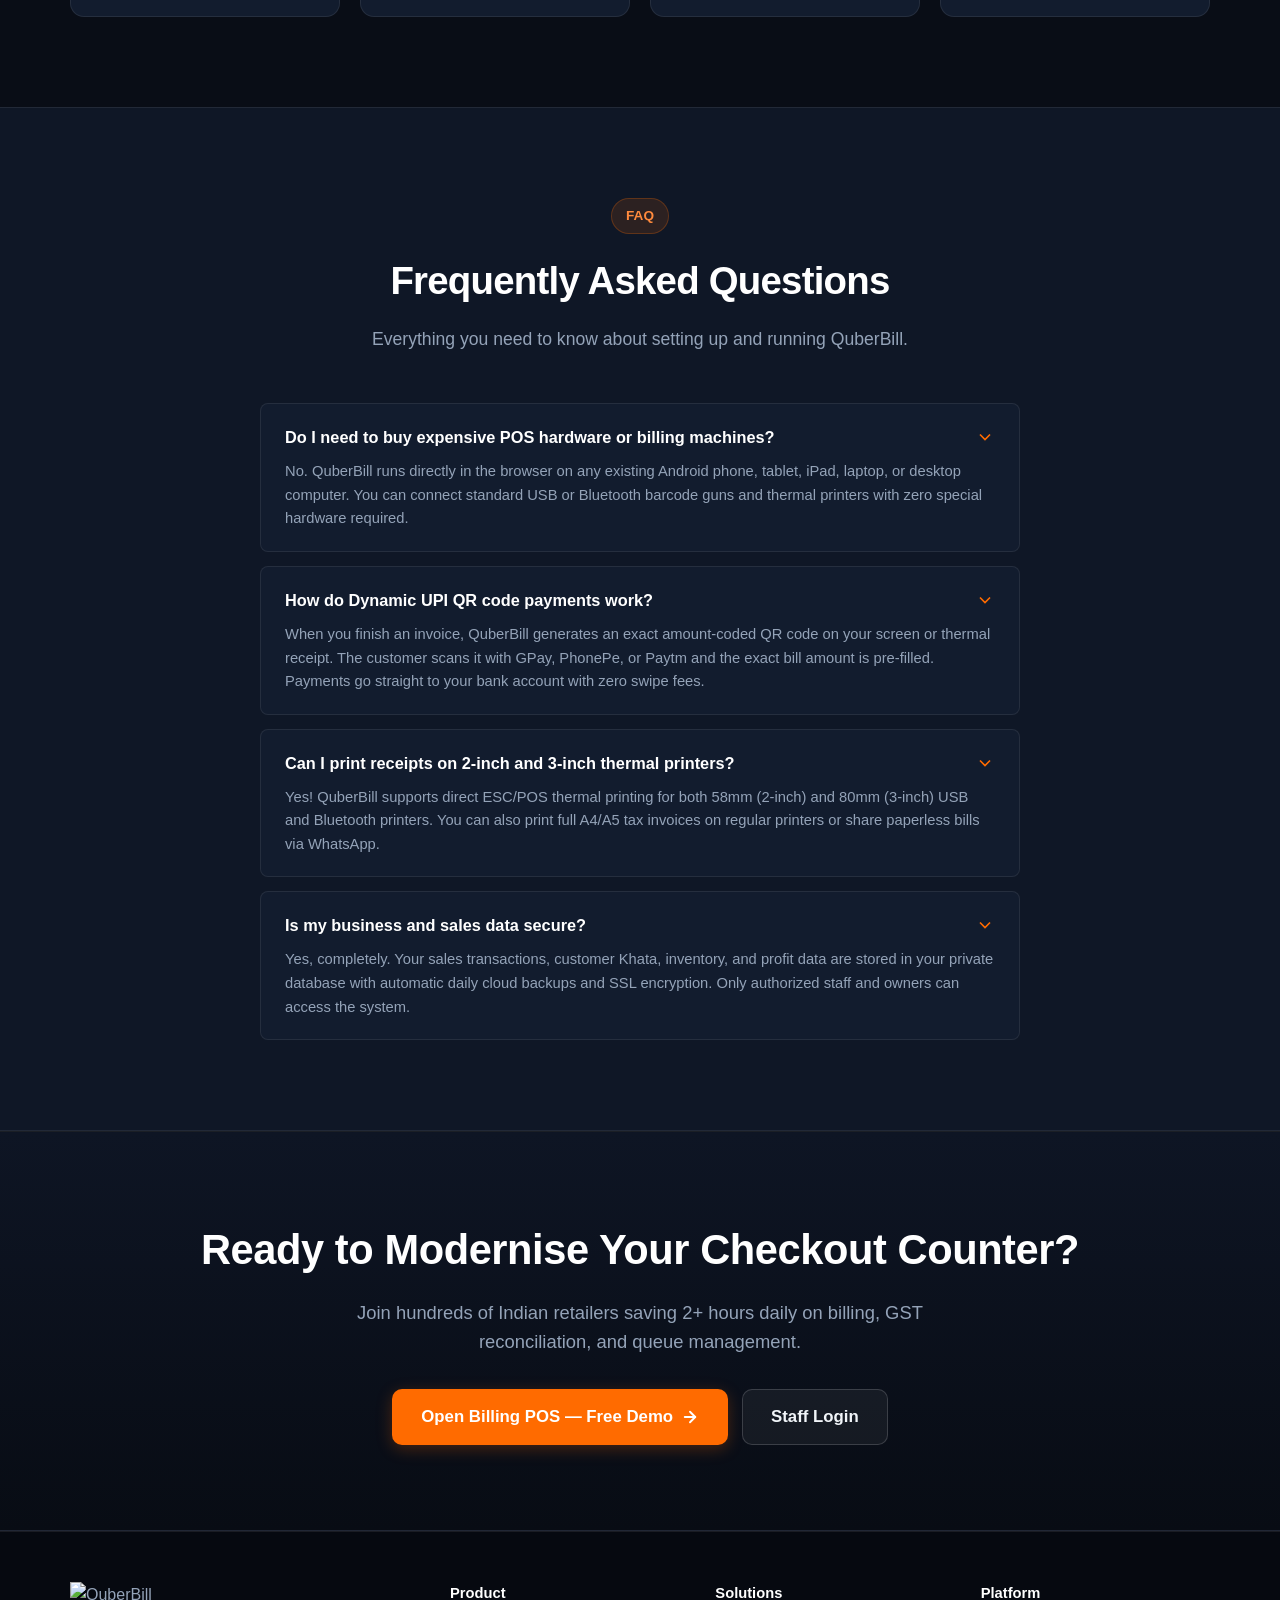
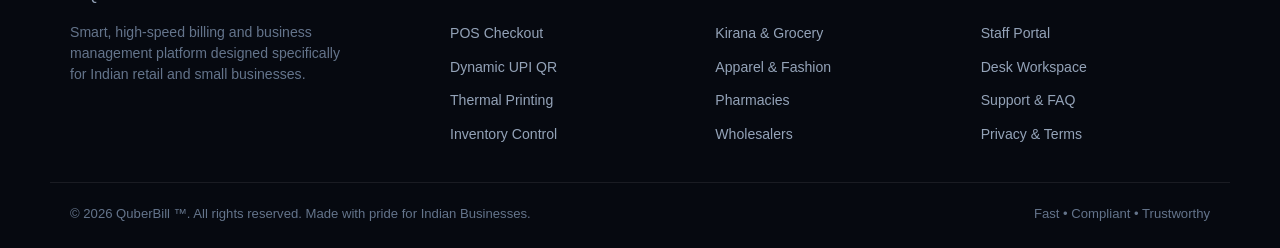
==== commit 0c145d04: "feat(ui): redesign landing page to be clean, trustworthy, mobile-friendly, and concise" ====
--- a/bharat_business/www/index.html
+++ b/bharat_business/www/index.html
@@ -3,36 +3,37 @@
 <head>
     <meta charset="UTF-8">
     <meta name="viewport" content="width=device-width, initial-scale=1.0">
-    <title>QuberBill — Smart Billing & POS Platform for Indian Businesses</title>
-    <meta name="description" content="Lightning-fast GST billing, rapid POS checkout, thermal printing, stock tracking, and instant dynamic UPI payments designed for Indian retail and small businesses.">
+    <title>QuberBill &trade; &mdash; Smart Billing &amp; POS for Indian Businesses</title>
+    <meta name="description" content="Lightning-fast GST billing, instant dynamic UPI QR payments, 2&quot; and 3&quot; thermal receipt printing, and live stock tracking designed for Indian retail and small businesses.">
     <link rel="shortcut icon" href="/assets/bharat_business/images/favicon.ico" type="image/x-icon">
     <link rel="icon" href="/assets/bharat_business/images/favicon.png" type="image/png">
     <link rel="apple-touch-icon" href="/assets/bharat_business/images/apple-touch-icon.png">
 
-        <style>
+    <style>
         /* -------------------------------------------------------------
-           QuberBill Brand Design System - Premium Dark Theme
+           QuberBill Design System - Trustworthy, Clean & Modern Dark Theme
            ------------------------------------------------------------- */
         :root {
-            --qb-bg: #0b0f17;
-            --qb-surface: #111827;
-            --qb-surface-2: #162032;
+            --qb-bg: #090d16;
+            --qb-bg-subtle: #0f1726;
+            --qb-surface: #121c2e;
+            --qb-surface-hover: #17243b;
             --qb-border: rgba(255, 255, 255, 0.08);
-            --qb-border-hover: rgba(255, 107, 0, 0.45);
+            --qb-border-hover: rgba(255, 107, 0, 0.4);
 
             --qb-orange: #FF6B00;
             --qb-orange-hover: #e65c00;
-            --qb-orange-glow: rgba(255, 107, 0, 0.28);
+            --qb-orange-glow: rgba(255, 107, 0, 0.25);
             --qb-orange-soft: rgba(255, 107, 0, 0.12);
+
             --qb-green: #10B981;
             --qb-green-soft: rgba(16, 185, 129, 0.12);
             --qb-blue: #3b82f6;
             --qb-blue-soft: rgba(59, 130, 246, 0.12);
 
-            --qb-white: #ffffff;
-            --qb-text-primary: #ffffff;
-            --qb-text-secondary: #94a3b8;
-            --qb-text-muted: #64748b;
+            --qb-text-main: #ffffff;
+            --qb-text-muted: #94a3b8;
+            --qb-text-faint: #64748b;
 
             --qb-radius-sm: 8px;
             --qb-radius-md: 14px;
@@ -46,12 +47,17 @@
             padding: 0;
         }
 
+        html {
+            scroll-behavior: smooth;
+        }
+
         body {
             font-family: var(--qb-font);
-            color: var(--qb-text-secondary);
+            color: var(--qb-text-muted);
             background-color: var(--qb-bg);
             line-height: 1.6;
             -webkit-font-smoothing: antialiased;
+            overflow-x: hidden;
         }
 
         a {
@@ -64,53 +70,67 @@
            ------------------------------------------------------------- */
         .container {
             width: 100%;
-            max-width: 1200px;
+            max-width: 1180px;
             margin: 0 auto;
-            padding: 0 24px;
+            padding: 0 20px;
         }
 
         .section {
             padding: 90px 0;
-        }
-
-        .section-light {
-            background-color: #0e1420;
+            position: relative;
+        }
+
+        .section-alt {
+            background-color: var(--qb-bg-subtle);
             border-top: 1px solid var(--qb-border);
             border-bottom: 1px solid var(--qb-border);
         }
 
+        .section-header {
+            text-align: center;
+            max-width: 680px;
+            margin: 0 auto 50px;
+        }
+
+        .section-header h2 {
+            font-size: clamp(1.8rem, 3.5vw, 2.4rem);
+            font-weight: 800;
+            color: var(--qb-text-main);
+            margin-bottom: 14px;
+            letter-spacing: -0.02em;
+        }
+
+        .section-header p {
+            font-size: clamp(1rem, 1.8vw, 1.1rem);
+            color: var(--qb-text-muted);
+            line-height: 1.6;
+        }
+
         .badge {
             display: inline-flex;
             align-items: center;
             gap: 8px;
-            padding: 7px 16px;
+            padding: 6px 14px;
             font-size: 0.85rem;
             font-weight: 600;
             border-radius: 9999px;
-            background: rgba(255, 107, 0, 0.12);
+            background: var(--qb-orange-soft);
             color: #FF8A3D;
-            border: 1px solid rgba(255, 107, 0, 0.28);
-            margin-bottom: 18px;
-        }
-
-        .badge-green {
-            background: rgba(16, 185, 129, 0.15);
-            color: #34d399;
-            border: 1px solid rgba(16, 185, 129, 0.3);
+            border: 1px solid rgba(255, 107, 0, 0.25);
+            margin-bottom: 16px;
         }
 
         /* -------------------------------------------------------------
-           Header & Navbar (Refined Dark Theme matching brand identity)
+           Header & Navbar (Clean, High-Contrast & Sleek)
            ------------------------------------------------------------- */
         .navbar {
             position: sticky;
             top: 0;
             z-index: 100;
-            background: rgba(11, 15, 23, 0.88);
+            background: rgba(9, 13, 22, 0.92);
             backdrop-filter: blur(16px);
             -webkit-backdrop-filter: blur(16px);
             border-bottom: 1px solid var(--qb-border);
-            box-shadow: 0 4px 20px rgba(0, 0, 0, 0.35);
             transition: all 0.2s ease;
         }
 
@@ -124,8 +144,7 @@
         .navbar-brand {
             display: flex;
             align-items: center;
-            gap: 12px;
-            text-decoration: none;
+            gap: 10px;
         }
 
         .navbar-brand img {
@@ -138,7 +157,7 @@
         .nav-links {
             display: flex;
             align-items: center;
-            gap: 36px;
+            gap: 32px;
             list-style: none;
         }
 
@@ -146,25 +165,11 @@
             font-size: 0.94rem;
             font-weight: 500;
             color: #cbd5e1;
-            transition: all 0.2s ease;
-            text-decoration: none;
-            position: relative;
-            padding: 4px 0;
+            transition: color 0.2s ease;
         }
 
         .nav-link:hover {
-            color: #ffffff;
-        }
-
-        .nav-link:hover::after {
-            content: '';
-            position: absolute;
-            bottom: -2px;
-            left: 0;
-            width: 100%;
-            height: 2px;
-            background: var(--qb-orange);
-            border-radius: 2px;
+            color: var(--qb-text-main);
         }
 
         .nav-actions {
@@ -174,56 +179,101 @@
         }
 
         .btn-nav-login {
-            background: rgba(255, 255, 255, 0.04);
-            border: 1px solid rgba(255, 255, 255, 0.22);
+            background: rgba(255, 255, 255, 0.05);
+            border: 1px solid rgba(255, 255, 255, 0.18);
             color: #f1f5f9;
-            padding: 8px 20px;
+            padding: 8px 18px;
             font-size: 0.92rem;
             font-weight: 500;
-            border-radius: 8px;
+            border-radius: var(--qb-radius-sm);
             transition: all 0.2s ease;
-            text-decoration: none;
-            display: inline-flex;
-            align-items: center;
-            justify-content: center;
         }
 
         .btn-nav-login:hover {
-            border-color: rgba(255, 255, 255, 0.45);
+            border-color: rgba(255, 255, 255, 0.4);
             background: rgba(255, 255, 255, 0.1);
-            color: #ffffff;
+            color: var(--qb-text-main);
         }
 
         .btn-nav-pos {
-            background: #FF6B00;
+            background: var(--qb-orange);
             color: #ffffff;
             padding: 9px 20px;
             font-size: 0.92rem;
             font-weight: 600;
-            border-radius: 8px;
+            border-radius: var(--qb-radius-sm);
             display: inline-flex;
             align-items: center;
             gap: 8px;
-            box-shadow: 0 4px 14px rgba(255, 107, 0, 0.35);
+            box-shadow: 0 4px 14px var(--qb-orange-glow);
             transition: all 0.2s ease;
-            text-decoration: none;
-            border: 1px solid transparent;
         }
 
         .btn-nav-pos:hover {
-            background: #e65c00;
+            background: var(--qb-orange-hover);
             transform: translateY(-1px);
             box-shadow: 0 6px 18px rgba(255, 107, 0, 0.45);
             color: #ffffff;
         }
 
+        /* -------------------------------------------------------------
+           Hero Section
+           ------------------------------------------------------------- */
+        .hero {
+            padding: 75px 0 95px;
+            overflow: hidden;
+            background: radial-gradient(circle at 15% 20%, rgba(255, 107, 0, 0.09) 0%, transparent 45%),
+                        radial-gradient(circle at 85% 65%, rgba(59, 130, 246, 0.07) 0%, transparent 45%),
+                        var(--qb-bg);
+            border-bottom: 1px solid var(--qb-border);
+        }
+
+        .hero-grid {
+            display: grid;
+            grid-template-columns: 1.15fr 0.85fr;
+            gap: 48px;
+            align-items: center;
+        }
+
+        .hero-content h1 {
+            font-size: clamp(2.3rem, 4.2vw, 3.4rem);
+            font-weight: 800;
+            line-height: 1.15;
+            color: var(--qb-text-main);
+            margin-bottom: 20px;
+            letter-spacing: -0.02em;
+        }
+
+        .hero-content h1 span.text-orange {
+            background: linear-gradient(135deg, #FF6B00 0%, #FF9040 100%);
+            -webkit-background-clip: text;
+            -webkit-text-fill-color: transparent;
+            display: inline-block;
+        }
+
+        .hero-content p.subtitle {
+            font-size: clamp(1.05rem, 2vw, 1.18rem);
+            color: #cbd5e1;
+            margin-bottom: 32px;
+            line-height: 1.65;
+            max-width: 540px;
+        }
+
+        .hero-actions {
+            display: flex;
+            align-items: center;
+            gap: 16px;
+            margin-bottom: 34px;
+            flex-wrap: wrap;
+        }
+
         .btn {
             display: inline-flex;
             align-items: center;
             justify-content: center;
             gap: 8px;
-            padding: 10px 20px;
-            font-size: 0.95rem;
+            padding: 12px 24px;
+            font-size: 0.98rem;
             font-weight: 600;
             border-radius: var(--qb-radius-sm);
             cursor: pointer;
@@ -234,27 +284,27 @@
 
         .btn-primary {
             background: var(--qb-orange);
-            color: var(--qb-white);
-            box-shadow: 0 4px 14px var(--qb-orange-glow);
+            color: #ffffff;
+            box-shadow: 0 4px 16px var(--qb-orange-glow);
         }
 
         .btn-primary:hover {
             background: var(--qb-orange-hover);
             transform: translateY(-2px);
-            box-shadow: 0 6px 20px rgba(255, 107, 0, 0.45);
-            color: var(--qb-white);
+            box-shadow: 0 6px 22px rgba(255, 107, 0, 0.45);
+            color: #ffffff;
         }
 
         .btn-outline {
             background: rgba(255, 255, 255, 0.05);
-            border-color: rgba(255, 255, 255, 0.16);
+            border: 1px solid rgba(255, 255, 255, 0.16);
             color: #f1f5f9;
         }
 
         .btn-outline:hover {
-            border-color: rgba(255, 255, 255, 0.4);
+            border-color: rgba(255, 255, 255, 0.35);
             background: rgba(255, 255, 255, 0.1);
-            color: #ffffff;
+            color: var(--qb-text-main);
             transform: translateY(-2px);
         }
 
@@ -264,63 +314,10 @@
             border-radius: 10px;
         }
 
-        /* -------------------------------------------------------------
-           Hero Section - Native Dark & High Contrast
-           ------------------------------------------------------------- */
-        .hero {
-            padding: 85px 0 105px;
-            overflow: hidden;
-            background: radial-gradient(circle at 20% 20%, rgba(255, 107, 0, 0.1) 0%, transparent 45%),
-                        radial-gradient(circle at 80% 70%, rgba(37, 99, 235, 0.08) 0%, transparent 45%),
-                        var(--qb-bg);
-            border-bottom: 1px solid var(--qb-border);
-            position: relative;
-        }
-
-        .hero-grid {
-            display: grid;
-            grid-template-columns: 1.15fr 0.85fr;
-            gap: 48px;
-            align-items: center;
-        }
-
-        .hero-content h1 {
-            font-size: 3.3rem;
-            font-weight: 800;
-            line-height: 1.15;
-            color: #ffffff;
-            margin-bottom: 20px;
-            letter-spacing: -0.02em;
-            text-shadow: 0 2px 20px rgba(0, 0, 0, 0.4);
-        }
-
-        .hero-content h1 span.text-orange {
-            background: linear-gradient(135deg, #FF6B00 0%, #FF8A3D 100%);
-            -webkit-background-clip: text;
-            -webkit-text-fill-color: transparent;
-            display: inline-block;
-        }
-
-        .hero-content p.subtitle {
-            font-size: 1.15rem;
-            color: #cbd5e1;
-            margin-bottom: 32px;
-            line-height: 1.65;
-            max-width: 580px;
-        }
-
-        .hero-actions {
-            display: flex;
-            align-items: center;
-            gap: 16px;
-            margin-bottom: 36px;
-            flex-wrap: wrap;
-        }
-
         .hero-highlights {
             display: grid;
             grid-template-columns: repeat(2, 1fr);
-            gap: 14px;
+            gap: 12px;
             padding-top: 24px;
             border-top: 1px solid var(--qb-border);
         }
@@ -331,7 +328,7 @@
             gap: 10px;
             font-size: 0.92rem;
             font-weight: 500;
-            color: #94a3b8;
+            color: #cbd5e1;
         }
 
         .highlight-item svg {
@@ -340,19 +337,19 @@
         }
 
         /* -------------------------------------------------------------
-           POS Bill Interactive Mockup Card
+           Live POS Interactive Demo Card
            ------------------------------------------------------------- */
         .hero-card {
-            background: #0f172a;
+            background: #0d1524;
             border-radius: var(--qb-radius-lg);
             border: 1px solid rgba(255, 255, 255, 0.12);
-            box-shadow: 0 24px 60px rgba(0, 0, 0, 0.6), 0 0 40px rgba(255, 107, 0, 0.1);
+            box-shadow: 0 24px 60px rgba(0, 0, 0, 0.6), 0 0 40px rgba(255, 107, 0, 0.08);
             overflow: hidden;
             position: relative;
         }
 
         .card-topbar {
-            background: #141f36;
+            background: #142036;
             color: #ffffff;
             padding: 14px 20px;
             display: flex;
@@ -363,7 +360,7 @@
 
         .card-topbar .store-name {
             font-weight: 700;
-            font-size: 1rem;
+            font-size: 0.98rem;
             display: flex;
             align-items: center;
             gap: 8px;
@@ -371,26 +368,26 @@
         }
 
         .card-topbar .badge-live {
-            background: rgba(16, 185, 129, 0.2);
+            background: rgba(16, 185, 129, 0.18);
             color: #34d399;
             font-size: 0.75rem;
             font-weight: 700;
-            padding: 3px 8px;
+            padding: 3px 9px;
             border-radius: 999px;
             text-transform: uppercase;
+            border: 1px solid rgba(16, 185, 129, 0.3);
         }
 
         .card-body {
-            padding: 24px;
-            background: #0f172a;
+            padding: 22px;
         }
 
         .bill-header {
             display: flex;
             justify-content: space-between;
-            font-size: 0.85rem;
+            font-size: 0.84rem;
             color: #94a3b8;
-            border-bottom: 1px dashed rgba(255, 255, 255, 0.15);
+            border-bottom: 1px dashed rgba(255, 255, 255, 0.12);
             padding-bottom: 12px;
             margin-bottom: 16px;
         }
@@ -426,12 +423,12 @@
         }
 
         .bill-calc {
-            background: #090e17;
+            background: #080d17;
             border: 1px solid rgba(255, 255, 255, 0.06);
             border-radius: var(--qb-radius-sm);
             padding: 14px;
             font-size: 0.88rem;
-            margin-bottom: 18px;
+            margin-bottom: 16px;
         }
 
         .bill-calc-row {
@@ -462,7 +459,7 @@
             align-items: center;
             justify-content: space-between;
             background: rgba(16, 185, 129, 0.1);
-            border: 1px solid rgba(16, 185, 129, 0.3);
+            border: 1px solid rgba(16, 185, 129, 0.28);
             border-radius: var(--qb-radius-sm);
             padding: 12px 14px;
             font-size: 0.85rem;
@@ -480,86 +477,64 @@
         }
 
         /* -------------------------------------------------------------
-           Stats Banner
+           Trust Metrics Strip
            ------------------------------------------------------------- */
-        .stats-bar {
-            background: #0e1420;
+        .trust-strip {
+            background: #0c121e;
             border-top: 1px solid var(--qb-border);
             border-bottom: 1px solid var(--qb-border);
-            padding: 40px 0;
-        }
-
-        .stats-grid {
+            padding: 36px 0;
+        }
+
+        .trust-grid {
             display: grid;
             grid-template-columns: repeat(4, 1fr);
-            gap: 24px;
+            gap: 20px;
             text-align: center;
         }
 
-        .stat-item h3 {
-            font-size: 2.3rem;
+        .trust-item h3 {
+            font-size: clamp(1.8rem, 3vw, 2.3rem);
             font-weight: 800;
             color: var(--qb-orange);
             margin-bottom: 4px;
         }
 
-        .stat-item p {
-            font-size: 0.95rem;
+        .trust-item p {
+            font-size: 0.92rem;
             color: #94a3b8;
             font-weight: 500;
         }
 
         /* -------------------------------------------------------------
-           Section Headings
+           Pillars / Core Benefits (Simple & Clear, Not Random Info)
            ------------------------------------------------------------- */
-        .section-header {
-            text-align: center;
-            max-width: 720px;
-            margin: 0 auto 56px;
-        }
-
-        .section-header h2 {
-            font-size: 2.3rem;
-            font-weight: 800;
-            color: #ffffff;
-            margin-bottom: 14px;
-            letter-spacing: -0.01em;
-        }
-
-        .section-header p {
-            font-size: 1.1rem;
-            color: #94a3b8;
-        }
-
-        /* -------------------------------------------------------------
-           Features Grid (Dark Glass Cards)
-           ------------------------------------------------------------- */
-        .features-grid {
+        .pillars-grid {
             display: grid;
             grid-template-columns: repeat(3, 1fr);
-            gap: 28px;
-        }
-
-        .feature-card {
-            background: #111827;
-            border: 1px solid rgba(255, 255, 255, 0.08);
+            gap: 24px;
+        }
+
+        .pillar-card {
+            background: var(--qb-surface);
+            border: 1px solid var(--qb-border);
             border-radius: var(--qb-radius-md);
-            padding: 32px 28px;
+            padding: 32px 24px;
             transition: all 0.25s ease;
             display: flex;
             flex-direction: column;
         }
 
-        .feature-card:hover {
+        .pillar-card:hover {
+            border-color: var(--qb-border-hover);
             transform: translateY(-4px);
-            border-color: rgba(255, 107, 0, 0.5);
-            background: #141e30;
+            background: var(--qb-surface-hover);
             box-shadow: 0 16px 36px rgba(0, 0, 0, 0.4);
         }
 
-        .feature-icon-wrapper {
-            width: 54px;
-            height: 54px;
+        .pillar-icon {
+            width: 52px;
+            height: 52px;
             border-radius: 12px;
             display: flex;
             align-items: center;
@@ -567,122 +542,67 @@
             margin-bottom: 20px;
         }
 
-        .feature-icon-orange {
-            background: rgba(255, 107, 0, 0.15);
-            color: var(--qb-orange);
-        }
-
-        .feature-icon-blue {
-            background: rgba(59, 130, 246, 0.15);
-            color: var(--qb-blue);
-        }
-
-        .feature-icon-green {
-            background: rgba(16, 185, 129, 0.15);
-            color: var(--qb-green);
-        }
-
-        .feature-card h3 {
+        .icon-orange { background: rgba(255, 107, 0, 0.15); color: var(--qb-orange); }
+        .icon-blue { background: rgba(59, 130, 246, 0.15); color: var(--qb-blue); }
+        .icon-green { background: rgba(16, 185, 129, 0.15); color: var(--qb-green); }
+
+        .pillar-card h3 {
             font-size: 1.25rem;
             font-weight: 700;
-            color: #ffffff;
+            color: var(--qb-text-main);
             margin-bottom: 12px;
         }
 
-        .feature-card p {
+        .pillar-card p {
             font-size: 0.95rem;
-            color: #94a3b8;
+            color: var(--qb-text-muted);
+            line-height: 1.6;
             margin-bottom: 18px;
             flex-grow: 1;
-            line-height: 1.55;
-        }
-
-        .feature-bullets {
+        }
+
+        .pillar-list {
             list-style: none;
             display: flex;
             flex-direction: column;
             gap: 8px;
             font-size: 0.88rem;
             color: #cbd5e1;
-            border-top: 1px solid rgba(255, 255, 255, 0.08);
+            border-top: 1px solid var(--qb-border);
             padding-top: 14px;
         }
 
-        .feature-bullets li {
+        .pillar-list li {
             display: flex;
             align-items: center;
             gap: 8px;
         }
 
-        .feature-bullets li svg {
+        .pillar-list li svg {
             color: var(--qb-orange);
             flex-shrink: 0;
         }
 
         /* -------------------------------------------------------------
-           Business Types Section
-           ------------------------------------------------------------- */
-        .biz-grid {
-            display: grid;
-            grid-template-columns: repeat(3, 1fr);
-            gap: 24px;
-        }
-
-        .biz-card {
-            background: #111827;
-            border: 1px solid rgba(255, 255, 255, 0.08);
-            border-radius: var(--qb-radius-md);
-            padding: 24px;
-            display: flex;
-            gap: 16px;
-            transition: all 0.2s ease;
-        }
-
-        .biz-card:hover {
-            border-color: rgba(255, 107, 0, 0.4);
-            background: #141e30;
-            box-shadow: 0 10px 24px rgba(0, 0, 0, 0.35);
-        }
-
-        .biz-emoji {
-            font-size: 2rem;
-            line-height: 1;
-            flex-shrink: 0;
-        }
-
-        .biz-info h4 {
-            font-size: 1.05rem;
-            font-weight: 700;
-            color: #ffffff;
-            margin-bottom: 6px;
-        }
-
-        .biz-info p {
-            font-size: 0.88rem;
-            color: #94a3b8;
-        }
-
-        /* -------------------------------------------------------------
-           Workflow / How It Works
+           How It Works (1-2-3 Visual Flow)
            ------------------------------------------------------------- */
         .steps-grid {
             display: grid;
             grid-template-columns: repeat(3, 1fr);
-            gap: 32px;
-            position: relative;
+            gap: 28px;
         }
 
         .step-card {
-            background: #111827;
-            border: 1px solid rgba(255, 255, 255, 0.08);
+            background: var(--qb-surface);
+            border: 1px solid var(--qb-border);
             border-radius: var(--qb-radius-md);
             padding: 32px 24px;
             position: relative;
         }
 
-        .step-number {
-            width: 42px;
-            height: 42px;
+        .step-badge {
+            width: 40px;
+            height: 40px;
             border-radius: 50%;
             background: var(--qb-orange);
             color: #ffffff;
@@ -696,33 +616,120 @@
         }
 
         .step-card h3 {
-            font-size: 1.15rem;
+            font-size: 1.18rem;
             font-weight: 700;
-            color: #ffffff;
+            color: var(--qb-text-main);
             margin-bottom: 10px;
         }
 
         .step-card p {
-            font-size: 0.92rem;
-            color: #94a3b8;
+            font-size: 0.93rem;
+            color: var(--qb-text-muted);
+            line-height: 1.55;
+        }
+
+        /* -------------------------------------------------------------
+           Industries / Who It's For
+           ------------------------------------------------------------- */
+        .biz-grid {
+            display: grid;
+            grid-template-columns: repeat(4, 1fr);
+            gap: 20px;
+        }
+
+        .biz-card {
+            background: var(--qb-surface);
+            border: 1px solid var(--qb-border);
+            border-radius: var(--qb-radius-md);
+            padding: 24px;
+            transition: all 0.2s ease;
+        }
+
+        .biz-card:hover {
+            border-color: var(--qb-border-hover);
+            transform: translateY(-3px);
+            background: var(--qb-surface-hover);
+        }
+
+        .biz-card-icon {
+            width: 44px;
+            height: 44px;
+            border-radius: 10px;
+            background: rgba(255, 255, 255, 0.05);
+            display: flex;
+            align-items: center;
+            justify-content: center;
+            margin-bottom: 14px;
+            color: var(--qb-orange);
+        }
+
+        .biz-card h4 {
+            font-size: 1.05rem;
+            font-weight: 700;
+            color: var(--qb-text-main);
+            margin-bottom: 6px;
+        }
+
+        .biz-card p {
+            font-size: 0.88rem;
+            color: var(--qb-text-muted);
+            line-height: 1.5;
+        }
+
+        /* -------------------------------------------------------------
+           Trust & Guarantee Card
+           ------------------------------------------------------------- */
+        .guarantee-box {
+            background: linear-gradient(135deg, rgba(255, 107, 0, 0.08) 0%, rgba(59, 130, 246, 0.05) 100%), var(--qb-surface);
+            border: 1px solid rgba(255, 107, 0, 0.25);
+            border-radius: var(--qb-radius-lg);
+            padding: 40px;
+            display: grid;
+            grid-template-columns: repeat(3, 1fr);
+            gap: 32px;
+            margin-top: 50px;
+        }
+
+        .guarantee-item {
+            display: flex;
+            gap: 16px;
+        }
+
+        .guarantee-item svg {
+            color: var(--qb-green);
+            flex-shrink: 0;
+            margin-top: 2px;
+        }
+
+        .guarantee-item h4 {
+            font-size: 1rem;
+            font-weight: 700;
+            color: var(--qb-text-main);
+            margin-bottom: 4px;
+        }
+
+        .guarantee-item p {
+            font-size: 0.88rem;
+            color: var(--qb-text-muted);
+            line-height: 1.5;
         }
 
         /* -------------------------------------------------------------
            FAQ Accordion
            ------------------------------------------------------------- */
         .faq-wrapper {
-            max-width: 800px;
+            max-width: 760px;
             margin: 0 auto;
             display: flex;
             flex-direction: column;
-            gap: 16px;
+            gap: 14px;
         }
 
         .faq-item {
-            background: #111827;
-            border: 1px solid rgba(255, 255, 255, 0.08);
+            background: var(--qb-surface);
+            border: 1px solid var(--qb-border);
             border-radius: var(--qb-radius-sm);
-            padding: 22px 26px;
+            padding: 20px 24px;
             cursor: pointer;
             transition: all 0.2s ease;
         }
@@ -732,9 +739,9 @@
         }
 
         .faq-question {
-            font-size: 1.05rem;
+            font-size: 1.02rem;
             font-weight: 700;
-            color: #ffffff;
+            color: var(--qb-text-main);
             display: flex;
             justify-content: space-between;
             align-items: center;
@@ -742,48 +749,46 @@
 
         .faq-question svg {
             color: var(--qb-orange);
+            flex-shrink: 0;
         }
 
         .faq-answer {
-            margin-top: 12px;
-            font-size: 0.95rem;
-            color: #94a3b8;
+            margin-top: 10px;
+            font-size: 0.92rem;
+            color: var(--qb-text-muted);
             line-height: 1.6;
         }
 
         /* -------------------------------------------------------------
-           Bottom Call To Action Banner
+           Call to Action Banner
            ------------------------------------------------------------- */
         .cta-section {
-            background: linear-gradient(180deg, #0e1420 0%, #07090e 100%);
+            background: linear-gradient(180deg, #0e1524 0%, #080c14 100%);
             border-top: 1px solid var(--qb-border);
             border-bottom: 1px solid var(--qb-border);
-            color: var(--qb-white);
             text-align: center;
-            padding: 90px 0;
-            position: relative;
-            overflow: hidden;
+            padding: 85px 0;
         }
 
         .cta-box h2 {
-            font-size: 2.6rem;
+            font-size: clamp(2rem, 3.5vw, 2.6rem);
             font-weight: 800;
-            margin-bottom: 16px;
+            margin-bottom: 14px;
+            color: var(--qb-text-main);
             letter-spacing: -0.01em;
-            color: #ffffff;
         }
 
         .cta-box p {
-            font-size: 1.15rem;
-            color: #94a3b8;
-            max-width: 600px;
-            margin: 0 auto 36px;
+            font-size: clamp(1rem, 1.8vw, 1.15rem);
+            color: var(--qb-text-muted);
+            max-width: 580px;
+            margin: 0 auto 32px;
         }
 
         .cta-actions {
             display: flex;
             justify-content: center;
-            gap: 16px;
+            gap: 14px;
             flex-wrap: wrap;
         }
 
@@ -791,48 +796,48 @@
            Footer
            ------------------------------------------------------------- */
         .footer {
-            background: #06080d;
+            background: #060910;
             border-top: 1px solid var(--qb-border);
-            color: #94a3b8;
-            padding: 60px 0 28px;
+            padding: 50px 0 24px;
         }
 
         .footer-grid {
             display: grid;
             grid-template-columns: 1.5fr 1fr 1fr 1fr;
-            gap: 40px;
-            margin-bottom: 40px;
+            gap: 36px;
+            margin-bottom: 36px;
         }
 
         .footer-about img {
             height: 34px;
             width: auto;
-            margin-bottom: 16px;
+            margin-bottom: 14px;
         }
 
         .footer-about p {
             font-size: 0.88rem;
-            color: #64748b;
+            color: var(--qb-text-faint);
             max-width: 280px;
             line-height: 1.5;
         }
 
         .footer-col h5 {
-            font-size: 0.95rem;
+            font-size: 0.92rem;
             font-weight: 700;
-            color: #ffffff;
-            margin-bottom: 16px;
+            color: var(--qb-text-main);
+            margin-bottom: 14px;
         }
 
         .footer-col ul {
             list-style: none;
             display: flex;
             flex-direction: column;
-            gap: 10px;
+            gap: 8px;
         }
 
         .footer-col ul li a {
-            color: #94a3b8;
+            color: var(--qb-text-muted);
+            font-size: 0.88rem;
             transition: color 0.2s ease;
         }
 
@@ -841,27 +846,25 @@
         }
 
         .footer-bottom {
-            border-top: 1px solid rgba(255, 255, 255, 0.08);
-            padding-top: 24px;
+            border-top: 1px solid var(--qb-border);
+            padding-top: 20px;
             display: flex;
             justify-content: space-between;
             align-items: center;
             font-size: 0.82rem;
-            color: #64748b;
+            color: var(--qb-text-faint);
         }
 
         /* -------------------------------------------------------------
-           Responsive Media Queries
+           Mobile Responsive Tuning
            ------------------------------------------------------------- */
         @media (max-width: 992px) {
             .hero-grid {
                 grid-template-columns: 1fr;
-            }
-            .hero-content h1 {
-                font-size: 2.6rem;
-            }
-            .features-grid {
-                grid-template-columns: repeat(2, 1fr);
+                gap: 40px;
+            }
+            .pillars-grid {
+                grid-template-columns: 1fr;
             }
             .biz-grid {
                 grid-template-columns: repeat(2, 1fr);
@@ -869,7 +872,12 @@
             .steps-grid {
                 grid-template-columns: 1fr;
             }
-            .stats-grid {
+            .guarantee-box {
+                grid-template-columns: 1fr;
+                padding: 24px;
+                gap: 20px;
+            }
+            .trust-grid {
                 grid-template-columns: repeat(2, 1fr);
             }
             .footer-grid {
@@ -878,8 +886,11 @@
         }
 
         @media (max-width: 640px) {
+            .section {
+                padding: 60px 0;
+            }
             .navbar-inner {
-                height: 64px;
+                height: 62px;
             }
             .navbar-brand img {
                 height: 30px;
@@ -889,36 +900,37 @@
             }
             .btn-nav-login {
                 padding: 6px 12px;
-                font-size: 0.85rem;
+                font-size: 0.84rem;
             }
             .btn-nav-pos {
-                padding: 7px 12px;
-                font-size: 0.85rem;
-            }
-            .hero-content h1 {
-                font-size: 2rem;
-            }
-            .hero-content p.subtitle {
-                font-size: 1rem;
-            }
-            .features-grid {
+                padding: 7px 14px;
+                font-size: 0.84rem;
+            }
+            .hero-actions {
+                flex-direction: column;
+                align-items: stretch;
+            }
+            .hero-actions .btn {
+                width: 100%;
+            }
+            .hero-highlights {
                 grid-template-columns: 1fr;
+                gap: 10px;
             }
             .biz-grid {
                 grid-template-columns: 1fr;
             }
-            .stats-grid {
+            .trust-grid {
                 grid-template-columns: 1fr;
-            }
-            .hero-highlights {
-                grid-template-columns: 1fr;
+                gap: 24px;
             }
             .footer-grid {
                 grid-template-columns: 1fr;
+                gap: 24px;
             }
             .footer-bottom {
                 flex-direction: column;
-                gap: 12px;
+                gap: 10px;
                 text-align: center;
             }
         }
@@ -927,7 +939,7 @@
 <body>
 
     <!-- -------------------------------------------------------------
-         Navbar
+         Header & Navigation
          ------------------------------------------------------------- -->
     <header class="navbar">
         <div class="container navbar-inner">
@@ -938,8 +950,8 @@
             <nav>
                 <ul class="nav-links">
                     <li><a href="#features" class="nav-link">Features</a></li>
+                    <li><a href="#how-it-works" class="nav-link">How It Works</a></li>
                     <li><a href="#solutions" class="nav-link">Solutions</a></li>
-                    <li><a href="#how-it-works" class="nav-link">How It Works</a></li>
                     <li><a href="#faq" class="nav-link">FAQ</a></li>
                 </ul>
             </nav>
@@ -962,42 +974,42 @@
             <div class="hero-content">
                 <div class="badge">
                     <svg width="14" height="14" viewBox="0 0 24 24" fill="currentColor"><path d="m13 2-2 10h5L11 22l2-10H8z"/></svg>
-                    Built for Indian Retailers, Shops & Wholesalers
+                    Built for Indian Retailers, Shops &amp; Wholesalers
                 </div>
 
                 <h1>
-                    Lightning-Fast Billing.<br>
-                    <span class="text-orange">Zero ERP Friction.</span>
+                    Fast Billing. Instant UPI.<br>
+                    <span class="text-orange">Zero Accounting Friction.</span>
                 </h1>
 
                 <p class="subtitle">
-                    Generate 100% GST-compliant invoices in under 10 seconds. Print 2" & 3" thermal receipts, collect instant UPI QR payments, and track live stock on any laptop, tablet, or phone.
+                    Generate 100% GST-compliant invoices in seconds, collect instant dynamic UPI QR payments with zero swipe fees, and print thermal slips on any phone, tablet, or PC.
                 </p>
 
                 <div class="hero-actions">
                     <a href="/app" class="btn btn-primary btn-lg">
-                        <span>Launch QuberBill POS</span>
+                        <span>Launch Billing POS</span>
                         <svg width="18" height="18" viewBox="0 0 24 24" fill="none" stroke="currentColor" stroke-width="2.5" stroke-linecap="round" stroke-linejoin="round"><path d="M5 12h14"></path><path d="m12 5 7 7-7 7"></path></svg>
                     </a>
-                    <a href="#features" class="btn btn-outline btn-lg">Explore Features</a>
+                    <a href="#how-it-works" class="btn btn-outline btn-lg">See How It Works</a>
                 </div>
 
                 <div class="hero-highlights">
                     <div class="highlight-item">
                         <svg width="18" height="18" viewBox="0 0 24 24" fill="none" stroke="currentColor" stroke-width="3" stroke-linecap="round" stroke-linejoin="round"><polyline points="20 6 9 17 4 12"></polyline></svg>
-                        <span>100% GST & HSN Compliant</span>
+                        <span>100% GST &amp; HSN Auto-Calculation</span>
                     </div>
                     <div class="highlight-item">
                         <svg width="18" height="18" viewBox="0 0 24 24" fill="none" stroke="currentColor" stroke-width="3" stroke-linecap="round" stroke-linejoin="round"><polyline points="20 6 9 17 4 12"></polyline></svg>
-                        <span>2" & 3" Thermal ESC/POS Ready</span>
+                        <span>2&quot; &amp; 3&quot; Thermal Printer Ready</span>
                     </div>
                     <div class="highlight-item">
                         <svg width="18" height="18" viewBox="0 0 24 24" fill="none" stroke="currentColor" stroke-width="3" stroke-linecap="round" stroke-linejoin="round"><polyline points="20 6 9 17 4 12"></polyline></svg>
-                        <span>Dynamic UPI QR Payments</span>
+                        <span>Dynamic UPI (PhonePe, GPay, Paytm)</span>
                     </div>
                     <div class="highlight-item">
                         <svg width="18" height="18" viewBox="0 0 24 24" fill="none" stroke="currentColor" stroke-width="3" stroke-linecap="round" stroke-linejoin="round"><polyline points="20 6 9 17 4 12"></polyline></svg>
-                        <span>Works on Mobile, Tablet & PC</span>
+                        <span>Works on Any Mobile, Tablet &amp; Laptop</span>
                     </div>
                 </div>
             </div>
@@ -1016,11 +1028,11 @@
                     <div class="bill-header">
                         <div>
                             <strong>Invoice:</strong> #QB-2026-1048<br>
-                            <strong>Date:</strong> 05 Nov 2026, 07:45 PM
+                            <strong>Date:</strong> Today, Live
                         </div>
                         <div style="text-align: right;">
                             <strong>Customer:</strong> Cash / Walk-in<br>
-                            <strong>Cashier:</strong> Counter 01
+                            <strong>Counter:</strong> POS Counter 01
                         </div>
                     </div>
 
@@ -1028,38 +1040,38 @@
                         <li class="bill-item">
                             <div>
                                 <div class="bill-item-name">Aashirvaad Shudh Chakki Atta (5kg)</div>
-                                <div class="bill-item-sub">HSN 11010000 · 2 × ₹270.00 (GST 5%)</div>
+                                <div class="bill-item-sub">HSN 11010000 &bull; 2 &times; &#8377;270.00 (GST 5%)</div>
                             </div>
-                            <div class="bill-item-price">₹540.00</div>
+                            <div class="bill-item-price">&#8377;540.00</div>
                         </li>
                         <li class="bill-item">
                             <div>
                                 <div class="bill-item-name">Tata Tea Gold (500g Pack)</div>
-                                <div class="bill-item-sub">HSN 09024020 · 1 × ₹280.00 (GST 5%)</div>
+                                <div class="bill-item-sub">HSN 09024020 &bull; 1 &times; &#8377;280.00 (GST 5%)</div>
                             </div>
-                            <div class="bill-item-price">₹280.00</div>
+                            <div class="bill-item-price">&#8377;280.00</div>
                         </li>
                         <li class="bill-item">
                             <div>
                                 <div class="bill-item-name">Fortune Kachi Ghani Mustard Oil (1L)</div>
-                                <div class="bill-item-sub">HSN 15149110 · 3 × ₹165.00 (GST 5%)</div>
+                                <div class="bill-item-sub">HSN 15149110 &bull; 3 &times; &#8377;165.00 (GST 5%)</div>
                             </div>
-                            <div class="bill-item-price">₹495.00</div>
+                            <div class="bill-item-price">&#8377;495.00</div>
                         </li>
                     </ul>
 
                     <div class="bill-calc">
                         <div class="bill-calc-row">
                             <span>Taxable Amount</span>
-                            <span>₹1,252.38</span>
+                            <span>&#8377;1,252.38</span>
                         </div>
                         <div class="bill-calc-row">
                             <span>CGST (2.5%) + SGST (2.5%)</span>
-                            <span>₹62.62</span>
+                            <span>&#8377;62.62</span>
                         </div>
                         <div class="bill-calc-total">
                             <span>Total Due</span>
-                            <span class="amount">₹1,315.00</span>
+                            <span class="amount">&#8377;1,315.00</span>
                         </div>
                     </div>
 
@@ -1076,273 +1088,213 @@
     </section>
 
     <!-- -------------------------------------------------------------
-         Stats Bar
+         Trust Strip
          ------------------------------------------------------------- -->
-    <div class="stats-bar">
-        <div class="container stats-grid">
-            <div class="stat-item">
-                <h3>&lt; 10 Sec</h3>
-                <p>Average Billing Speed per Customer</p>
-            </div>
-            <div class="stat-item">
+    <div class="trust-strip">
+        <div class="container trust-grid">
+            <div class="trust-item">
+                <h3>&lt; 5s</h3>
+                <p>Average Billing Speed</p>
+            </div>
+            <div class="trust-item">
                 <h3>100%</h3>
-                <p>GST & e-Way Bill Compliance</p>
-            </div>
-            <div class="stat-item">
-                <h3>2" & 3"</h3>
-                <p>Direct ESC/POS Thermal Printing</p>
-            </div>
-            <div class="stat-item">
-                <h3>0 Days</h3>
-                <p>Staff Training Required</p>
+                <p>GST &amp; HSN Slabs Ready</p>
+            </div>
+            <div class="trust-item">
+                <h3>&#8377;0</h3>
+                <p>Extra Hardware Needed</p>
+            </div>
+            <div class="trust-item">
+                <h3>2 Min</h3>
+                <p>Zero-Friction Setup</p>
             </div>
         </div>
     </div>
 
     <!-- -------------------------------------------------------------
-         Features Section
+         Key Pillars (Simple & Meaningful)
          ------------------------------------------------------------- -->
     <section class="section" id="features">
         <div class="container">
             <div class="section-header">
-                <div class="badge">Powerful Capabilities</div>
-                <h2>Simple Billing. Serious Power.</h2>
-                <p>Every feature you need to run high-volume checkout counters, maintain clean accounting books, and delight your customers.</p>
-            </div>
-
-            <div class="features-grid">
-                <!-- Feature 1 -->
-                <div class="feature-card">
-                    <div class="feature-icon-wrapper feature-icon-orange">
-                        <svg width="28" height="28" viewBox="0 0 24 24" fill="none" stroke="currentColor" stroke-width="2" stroke-linecap="round" stroke-linejoin="round"><rect width="20" height="12" x="2" y="6" rx="2"/><circle cx="12" cy="12" r="2"/><path d="M6 12h.01M18 12h.01"/></svg>
-                    </div>
-                    <h3>Rapid POS & Barcode Checkout</h3>
-                    <p>Scan products with standard USB or Bluetooth barcode guns. Instant search by SKU, item name, or short code with zero lag.</p>
-                    <ul class="feature-bullets">
+                <div class="badge">Core Capabilities</div>
+                <h2>Everything You Need, Nothing You Don't</h2>
+                <p>Built specifically for Indian store owners who want fast billing, clean accounting, and zero complicated ERP bloat.</p>
+            </div>
+
+            <div class="pillars-grid">
+                <!-- Pillar 1 -->
+                <div class="pillar-card">
+                    <div class="pillar-icon icon-orange">
+                        <svg width="26" height="26" viewBox="0 0 24 24" fill="none" stroke="currentColor" stroke-width="2" stroke-linecap="round" stroke-linejoin="round"><rect width="20" height="12" x="2" y="6" rx="2"/><circle cx="12" cy="12" r="2"/><path d="M6 12h.01M18 12h.01"/></svg>
+                    </div>
+                    <h3>Superfast Barcode Billing</h3>
+                    <p>Scan barcodes or type 2 letters to add items. Support for keyboard shortcuts, weight scales, and loose items with zero checkout queues.</p>
+                    <ul class="pillar-list">
                         <li>
                             <svg width="14" height="14" viewBox="0 0 24 24" fill="none" stroke="currentColor" stroke-width="3"><polyline points="20 6 9 17 4 12"/></svg>
-                            Single-click keyboard shortcuts (F2, F8, F9)
+                            Works with standard USB / Bluetooth barcode scanners
                         </li>
                         <li>
                             <svg width="14" height="14" viewBox="0 0 24 24" fill="none" stroke="currentColor" stroke-width="3"><polyline points="20 6 9 17 4 12"/></svg>
-                            Instant item weight & loose item entries
+                            Quick F2, F8 keyboard shortcuts for speed
                         </li>
                         <li>
                             <svg width="14" height="14" viewBox="0 0 24 24" fill="none" stroke="currentColor" stroke-width="3"><polyline points="20 6 9 17 4 12"/></svg>
-                            Split payments: Cash, UPI, Card & Khata
+                            Split bills: Cash, UPI, Card &amp; Khata (credit)
                         </li>
                     </ul>
                 </div>
 
-                <!-- Feature 2 -->
-                <div class="feature-card">
-                    <div class="feature-icon-wrapper feature-icon-blue">
-                        <svg width="28" height="28" viewBox="0 0 24 24" fill="none" stroke="currentColor" stroke-width="2" stroke-linecap="round" stroke-linejoin="round"><path d="M14 2H6a2 2 0 0 0-2 2v16a2 2 0 0 0 2 2h12a2 2 0 0 0 2-2V8z"/><polyline points="14 2 14 8 20 8"/><line x1="16" y1="13" x2="8" y2="13"/><line x1="16" y1="17" x2="8" y2="17"/><polyline points="10 9 9 9 8 9"/></svg>
-                    </div>
-                    <h3>Automated Indian GST & HSN</h3>
-                    <p>Never worry about wrong tax slabs. QuberBill automatically calculates CGST + SGST for local sales, or IGST for interstate buyers.</p>
-                    <ul class="feature-bullets">
+                <!-- Pillar 2 -->
+                <div class="pillar-card">
+                    <div class="pillar-icon icon-green">
+                        <svg width="26" height="26" viewBox="0 0 24 24" fill="none" stroke="currentColor" stroke-width="2" stroke-linecap="round" stroke-linejoin="round"><rect width="18" height="18" x="3" y="3" rx="2"/><path d="M7 7h.01M17 7h.01M7 17h.01M17 17h.01M12 12h.01"/></svg>
+                    </div>
+                    <h3>Dynamic UPI QR Payments</h3>
+                    <p>Display amount-locked UPI QR codes on the screen or print them directly on the slip. Customers scan and pay instantly with zero manual errors.</p>
+                    <ul class="pillar-list">
                         <li>
                             <svg width="14" height="14" viewBox="0 0 24 24" fill="none" stroke="currentColor" stroke-width="3"><polyline points="20 6 9 17 4 12"/></svg>
-                            Pre-configured 0%, 5%, 12%, 18%, 28% slabs
+                            Instant PhonePe, Google Pay, Paytm &amp; BHIM
                         </li>
                         <li>
                             <svg width="14" height="14" viewBox="0 0 24 24" fill="none" stroke="currentColor" stroke-width="3"><polyline points="20 6 9 17 4 12"/></svg>
-                            HSN/SAC search and auto-complete
+                            Direct to your bank account with zero swipe fees
                         </li>
                         <li>
                             <svg width="14" height="14" viewBox="0 0 24 24" fill="none" stroke="currentColor" stroke-width="3"><polyline points="20 6 9 17 4 12"/></svg>
-                            India Compliance ready (GSTR-1, e-Way bills)
+                            Live audio &amp; visual payment verification
                         </li>
                     </ul>
                 </div>
 
-                <!-- Feature 3 -->
-                <div class="feature-card">
-                    <div class="feature-icon-wrapper feature-icon-green">
-                        <svg width="28" height="28" viewBox="0 0 24 24" fill="none" stroke="currentColor" stroke-width="2" stroke-linecap="round" stroke-linejoin="round"><rect width="18" height="18" x="3" y="3" rx="2"/><path d="M7 7h.01M17 7h.01M7 17h.01M17 17h.01M12 12h.01"/></svg>
-                    </div>
-                    <h3>Dynamic UPI QR Payments</h3>
-                    <p>Show dynamic, amount-coded QR codes directly on the POS screen or printed bill. Customers scan & pay with zero manual entry.</p>
-                    <ul class="feature-bullets">
+                <!-- Pillar 3 -->
+                <div class="pillar-card">
+                    <div class="pillar-icon icon-blue">
+                        <svg width="26" height="26" viewBox="0 0 24 24" fill="none" stroke="currentColor" stroke-width="2" stroke-linecap="round" stroke-linejoin="round"><polyline points="6 9 6 2 18 2 18 9"/><path d="M6 18H4a2 2 0 0 1-2-2v-5a2 2 0 0 1 2-2h16a2 2 0 0 1 2 2v5a2 2 0 0 1-2 2h-2"/><rect width="12" height="8" x="6" y="14"/></svg>
+                    </div>
+                    <h3>Thermal Printing &amp; WhatsApp</h3>
+                    <p>Print directly to 2&quot; and 3&quot; thermal printers via ESC/POS (USB/Bluetooth), or send paperless digital receipts directly to customer WhatsApp.</p>
+                    <ul class="pillar-list">
                         <li>
                             <svg width="14" height="14" viewBox="0 0 24 24" fill="none" stroke="currentColor" stroke-width="3"><polyline points="20 6 9 17 4 12"/></svg>
-                            Works with PhonePe, Google Pay, Paytm, BHIM
+                            Supports 58mm (2&quot;) &amp; 80mm (3&quot;) thermal printers
                         </li>
                         <li>
                             <svg width="14" height="14" viewBox="0 0 24 24" fill="none" stroke="currentColor" stroke-width="3"><polyline points="20 6 9 17 4 12"/></svg>
-                            Direct bank settlement with zero swipe fees
+                            1-Click WhatsApp bill delivery
                         </li>
                         <li>
                             <svg width="14" height="14" viewBox="0 0 24 24" fill="none" stroke="currentColor" stroke-width="3"><polyline points="20 6 9 17 4 12"/></svg>
-                            Instant audio/visual payment confirmation
+                            Pre-configured GST tax invoices &amp; cash memos
                         </li>
                     </ul>
                 </div>
-
-                <!-- Feature 4 -->
-                <div class="feature-card">
-                    <div class="feature-icon-wrapper feature-icon-orange">
-                        <svg width="28" height="28" viewBox="0 0 24 24" fill="none" stroke="currentColor" stroke-width="2" stroke-linecap="round" stroke-linejoin="round"><path d="m7.5 4.27 9 5.15M21 8a2 2 0 0 0-1-1.73l-7-4a2 2 0 0 0-2 0l-7 4A2 2 0 0 0 3 8v8a2 2 0 0 0 1 1.73l7 4a2 2 0 0 0 2 0l7-4A2 2 0 0 0 21 16Z"/><path d="m3.3 7 8.7 5 8.7-5M12 22V12"/></svg>
-                    </div>
-                    <h3>Real-Time Inventory & Stock Alerts</h3>
-                    <p>Stock levels automatically deduct as invoices are generated. Never sell an out-of-stock item or miss high-margin restocking.</p>
-                    <ul class="feature-bullets">
-                        <li>
-                            <svg width="14" height="14" viewBox="0 0 24 24" fill="none" stroke="currentColor" stroke-width="3"><polyline points="20 6 9 17 4 12"/></svg>
-                            Low stock alerts right on the billing screen
-                        </li>
-                        <li>
-                            <svg width="14" height="14" viewBox="0 0 24 24" fill="none" stroke="currentColor" stroke-width="3"><polyline points="20 6 9 17 4 12"/></svg>
-                            Batch, serial number, and expiry date tracking
-                        </li>
-                        <li>
-                            <svg width="14" height="14" viewBox="0 0 24 24" fill="none" stroke="currentColor" stroke-width="3"><polyline points="20 6 9 17 4 12"/></svg>
-                            Multi-warehouse and godown stock transfers
-                        </li>
-                    </ul>
-                </div>
-
-                <!-- Feature 5 -->
-                <div class="feature-card">
-                    <div class="feature-icon-wrapper feature-icon-blue">
-                        <svg width="28" height="28" viewBox="0 0 24 24" fill="none" stroke="currentColor" stroke-width="2" stroke-linecap="round" stroke-linejoin="round"><polyline points="6 9 6 2 18 2 18 9"/><path d="M6 18H4a2 2 0 0 1-2-2v-5a2 2 0 0 1 2-2h16a2 2 0 0 1 2 2v5a2 2 0 0 1-2 2h-2"/><rect width="12" height="8" x="6" y="14"/></svg>
-                    </div>
-                    <h3>Universal Printing & Sharing</h3>
-                    <p>Print to any 58mm (2") or 80mm (3") thermal receipt printer, A4/A5 laser printer, or share digital bills via WhatsApp in 1 click.</p>
-                    <ul class="feature-bullets">
-                        <li>
-                            <svg width="14" height="14" viewBox="0 0 24 24" fill="none" stroke="currentColor" stroke-width="3"><polyline points="20 6 9 17 4 12"/></svg>
-                            High-speed ESC/POS USB, Bluetooth & Network print
-                        </li>
-                        <li>
-                            <svg width="14" height="14" viewBox="0 0 24 24" fill="none" stroke="currentColor" stroke-width="3"><polyline points="20 6 9 17 4 12"/></svg>
-                            Custom logo, terms, and bank details on receipts
-                        </li>
-                        <li>
-                            <svg width="14" height="14" viewBox="0 0 24 24" fill="none" stroke="currentColor" stroke-width="3"><polyline points="20 6 9 17 4 12"/></svg>
-                            Instant PDF export & paperless WhatsApp bills
-                        </li>
-                    </ul>
-                </div>
-
-                <!-- Feature 6 -->
-                <div class="feature-card">
-                    <div class="feature-icon-wrapper feature-icon-green">
-                        <svg width="28" height="28" viewBox="0 0 24 24" fill="none" stroke="currentColor" stroke-width="2" stroke-linecap="round" stroke-linejoin="round"><path d="M12 2v20M17 5H9.5a3.5 3.5 0 0 0 0 7h5a3.5 3.5 0 0 1 0 7H6"/></svg>
-                    </div>
-                    <h3>Cash Drawer & Daily Insights</h3>
-                    <p>Track cash collected, reconcile opening & closing drawer balance, and get automated daily profit digests sent directly to the owner.</p>
-                    <ul class="feature-bullets">
-                        <li>
-                            <svg width="14" height="14" viewBox="0 0 24 24" fill="none" stroke="currentColor" stroke-width="3"><polyline points="20 6 9 17 4 12"/></svg>
-                            Daily cash opening, payouts, and drawer closing
-                        </li>
-                        <li>
-                            <svg width="14" height="14" viewBox="0 0 24 24" fill="none" stroke="currentColor" stroke-width="3"><polyline points="20 6 9 17 4 12"/></svg>
-                            Payment breakdown: Cash vs UPI vs Card
-                        </li>
-                        <li>
-                            <svg width="14" height="14" viewBox="0 0 24 24" fill="none" stroke="currentColor" stroke-width="3"><polyline points="20 6 9 17 4 12"/></svg>
-                            Customer credit (Khata) & outstanding ledger
-                        </li>
-                    </ul>
+            </div>
+
+            <!-- Trust & Compliance Box -->
+            <div class="guarantee-box">
+                <div class="guarantee-item">
+                    <svg width="24" height="24" viewBox="0 0 24 24" fill="none" stroke="currentColor" stroke-width="2.5"><path d="M12 22s8-4 8-10V5l-8-3-8 3v7c0 6 8 10 8 10z"/></svg>
+                    <div>
+                        <h4>100% Indian GST Ready</h4>
+                        <p>Automatic CGST, SGST, IGST calculation and HSN code auto-lookup.</p>
+                    </div>
+                </div>
+                <div class="guarantee-item">
+                    <svg width="24" height="24" viewBox="0 0 24 24" fill="none" stroke="currentColor" stroke-width="2.5"><rect width="18" height="18" x="3" y="3" rx="2"/><circle cx="8.5" cy="8.5" r="1.5"/><polyline points="21 15 16 10 5 21"/></svg>
+                    <div>
+                        <h4>Real-Time Stock Deductions</h4>
+                        <p>Inventory auto-syncs on every bill. Low-stock warnings before items run out.</p>
+                    </div>
+                </div>
+                <div class="guarantee-item">
+                    <svg width="24" height="24" viewBox="0 0 24 24" fill="none" stroke="currentColor" stroke-width="2.5"><path d="M4 14.899A7 7 0 1 1 15.71 8h1.79a4.5 4.5 0 0 1 2.5 8.242"/><path d="M12 12v9"/><path d="m8 17 4 4 4-4"/></svg>
+                    <div>
+                        <h4>Cloud Backup &amp; Privacy</h4>
+                        <p>Your sales records, customer ledger, and profits are encrypted and safe.</p>
+                    </div>
                 </div>
             </div>
         </div>
     </section>
 
     <!-- -------------------------------------------------------------
-         Solutions / Business Types
+         How It Works (Simple 3 Steps)
          ------------------------------------------------------------- -->
-    <section class="section section-light" id="solutions">
+    <section class="section section-alt" id="how-it-works">
         <div class="container">
             <div class="section-header">
-                <div class="badge">Made for India</div>
-                <h2>Built for Your Exact Type of Business</h2>
-                <p>Configures itself automatically during quick onboarding to match your everyday workflow.</p>
+                <div class="badge">How It Works</div>
+                <h2>Start Billing in 3 Simple Steps</h2>
+                <p>No complicated software installations or staff training required. Get running in 2 minutes.</p>
+            </div>
+
+            <div class="steps-grid">
+                <div class="step-card">
+                    <div class="step-badge">1</div>
+                    <h3>Add Items</h3>
+                    <p>Upload your items via Excel/CSV or add them instantly as you bill. Set standard prices, barcodes, and GST rates.</p>
+                </div>
+
+                <div class="step-card">
+                    <div class="step-badge">2</div>
+                    <h3>Scan &amp; Bill</h3>
+                    <p>Scan barcode or search by name. The POS auto-calculates discounts, GST, and displays the exact total.</p>
+                </div>
+
+                <div class="step-card">
+                    <div class="step-badge">3</div>
+                    <h3>Collect &amp; Print</h3>
+                    <p>Collect payment via Dynamic UPI or Cash, then print a thermal receipt or share the invoice link directly on WhatsApp.</p>
+                </div>
+            </div>
+        </div>
+    </section>
+
+    <!-- -------------------------------------------------------------
+         Solutions / Built for Indian Businesses
+         ------------------------------------------------------------- -->
+    <section class="section" id="solutions">
+        <div class="container">
+            <div class="section-header">
+                <div class="badge">Made for Your Business</div>
+                <h2>Tailored for Every Retail Counter</h2>
+                <p>Configured with domain-specific features for everyday Indian retail workflows.</p>
             </div>
 
             <div class="biz-grid">
                 <div class="biz-card">
-                    <div class="biz-emoji">🛒</div>
-                    <div class="biz-info">
-                        <h4>Kirana & Supermarkets</h4>
-                        <p>Fast barcode scanning, loose grain weighing, quick change calculation, and customer credit khata.</p>
-                    </div>
+                    <div class="biz-card-icon">
+                        <svg width="22" height="22" viewBox="0 0 24 24" fill="none" stroke="currentColor" stroke-width="2"><circle cx="8" cy="21" r="1"/><circle cx="19" cy="21" r="1"/><path d="M2.05 2.05h2l2.66 12.42a2 2 0 0 0 2 1.58h9.78a2 2 0 0 0 1.95-1.57l1.65-7.43H5.12"/></svg>
+                    </div>
+                    <h4>Kirana &amp; Supermarkets</h4>
+                    <p>Barcode scanning, loose grain weighing, fast change calculation, and customer credit khata ledger.</p>
                 </div>
 
                 <div class="biz-card">
-                    <div class="biz-emoji">👕</div>
-                    <div class="biz-info">
-                        <h4>Apparel & Footwear</h4>
-                        <p>Size, color, and brand variant matrices, barcode label generation, and easy exchange handling.</p>
-                    </div>
+                    <div class="biz-card-icon">
+                        <svg width="22" height="22" viewBox="0 0 24 24" fill="none" stroke="currentColor" stroke-width="2"><path d="M20.38 3.46 16 2a4 4 0 0 1-8 0L3.62 3.46a2 2 0 0 0-1.34 2.23l.58 3.47a1 1 0 0 0 .99.84H6v10c0 1.1.9 2 2 2h8a2 2 0 0 0 2-2V10h2.15a1 1 0 0 0 .99-.84l.58-3.47a2 2 0 0 0-1.34-2.23z"/></svg>
+                    </div>
+                    <h4>Apparel &amp; Footwear</h4>
+                    <p>Size, color, and brand variant matrices, barcode label generation, and easy exchange handling.</p>
                 </div>
 
                 <div class="biz-card">
-                    <div class="biz-emoji">🍽️</div>
-                    <div class="biz-info">
-                        <h4>Cafes & Quick Service</h4>
-                        <p>Rapid takeaway billing, KOT generation, table-less counter orders, and combo pricing.</p>
-                    </div>
+                    <div class="biz-card-icon">
+                        <svg width="22" height="22" viewBox="0 0 24 24" fill="none" stroke="currentColor" stroke-width="2"><path d="m19 14-5 5-4-4-3 3"/><rect width="18" height="18" x="3" y="3" rx="2"/></svg>
+                    </div>
+                    <h4>Pharmacies &amp; Medical</h4>
+                    <p>Batch numbers, expiry date enforcement, strip/tablet conversion, and schedule drug records.</p>
                 </div>
 
                 <div class="biz-card">
-                    <div class="biz-emoji">📦</div>
-                    <div class="biz-info">
-                        <h4>Wholesale & Distribution</h4>
-                        <p>Customer-wise price lists, tiered quantity discounts, credit limits, and automated e-Way bills.</p>
-                    </div>
-                </div>
-
-                <div class="biz-card">
-                    <div class="biz-emoji">💊</div>
-                    <div class="biz-info">
-                        <h4>Pharmacies & Medical Stores</h4>
-                        <p>Batch numbers, expiry date enforcement, strip/tablet conversion, and schedule drug records.</p>
-                    </div>
-                </div>
-
-                <div class="biz-card">
-                    <div class="biz-emoji">🔧</div>
-                    <div class="biz-info">
-                        <h4>Hardware, Electronics & Repair</h4>
-                        <p>Serial number recording, warranty details on invoice, and combined labor plus spare parts billing.</p>
-                    </div>
-                </div>
-            </div>
-        </div>
-    </section>
-
-    <!-- -------------------------------------------------------------
-         How It Works (3 Steps)
-         ------------------------------------------------------------- -->
-    <section class="section" id="how-it-works">
-        <div class="container">
-            <div class="section-header">
-                <div class="badge">Simplicity First</div>
-                <h2>Start Billing in 3 Simple Steps</h2>
-                <p>No complicated training sessions, no weeks of setup. Be up and running in 2 minutes.</p>
-            </div>
-
-            <div class="steps-grid">
-                <div class="step-card">
-                    <div class="step-number">1</div>
-                    <h3>Add Your Store & Items</h3>
-                    <p>Enter your store name, GSTIN (optional), and import products with a single Excel/CSV upload or add them on the fly during billing.</p>
-                </div>
-
-                <div class="step-card">
-                    <div class="step-number">2</div>
-                    <h3>Scan & Bill Customers</h3>
-                    <p>Scan barcodes or type 2 letters to find items. The bill calculates taxes, round-offs, and shows the live amount in real-time.</p>
-                </div>
-
-                <div class="step-card">
-                    <div class="step-number">3</div>
-                    <h3>Collect & Hand Over Slip</h3>
-                    <p>Tap UPI QR or Cash, collect payment, and hand over a crisp 3" thermal receipt or send the invoice link directly to their phone.</p>
+                    <div class="biz-card-icon">
+                        <svg width="22" height="22" viewBox="0 0 24 24" fill="none" stroke="currentColor" stroke-width="2"><rect width="20" height="14" x="2" y="5" rx="2"/><line x1="2" x2="22" y1="10" y2="10"/></svg>
+                    </div>
+                    <h4>Wholesale &amp; Distribution</h4>
+                    <p>Tiered quantity discounts, customer-wise price lists, credit limits, and automated GST invoices.</p>
                 </div>
             </div>
         </div>
@@ -1351,52 +1303,52 @@
     <!-- -------------------------------------------------------------
          FAQ Section
          ------------------------------------------------------------- -->
-    <section class="section section-light" id="faq">
+    <section class="section section-alt" id="faq">
         <div class="container">
             <div class="section-header">
-                <div class="badge">Got Questions?</div>
+                <div class="badge">FAQ</div>
                 <h2>Frequently Asked Questions</h2>
-                <p>Everything you need to know about setting up QuberBill for your counter.</p>
+                <p>Everything you need to know about setting up and running QuberBill.</p>
             </div>
 
             <div class="faq-wrapper">
                 <div class="faq-item">
                     <div class="faq-question">
-                        <span>Does QuberBill work with my existing thermal printer?</span>
-                        <span style="color: var(--qb-orange);">+</span>
+                        <span>Do I need to buy expensive POS hardware or billing machines?</span>
+                        <svg width="20" height="20" viewBox="0 0 24 24" fill="none" stroke="currentColor" stroke-width="2"><polyline points="6 9 12 15 18 9"/></svg>
                     </div>
                     <div class="faq-answer">
-                        Yes! QuberBill supports all standard 2" (58mm) and 3" (80mm) ESC/POS thermal printers connected via USB, Bluetooth, or Wi-Fi. It also supports regular A4/A5 laser/inkjet printers for formal tax invoices.
+                        No. QuberBill runs directly in the browser on any existing Android phone, tablet, iPad, laptop, or desktop computer. You can connect standard USB or Bluetooth barcode guns and thermal printers with zero special hardware required.
                     </div>
                 </div>
 
                 <div class="faq-item">
                     <div class="faq-question">
-                        <span>How does GST calculation work?</span>
-                        <span style="color: var(--qb-orange);">+</span>
+                        <span>How do Dynamic UPI QR code payments work?</span>
+                        <svg width="20" height="20" viewBox="0 0 24 24" fill="none" stroke="currentColor" stroke-width="2"><polyline points="6 9 12 15 18 9"/></svg>
                     </div>
                     <div class="faq-answer">
-                        Taxes are computed automatically based on the HSN code and customer location. Local sales are automatically split into CGST and SGST, while out-of-state sales apply IGST. Non-GST composite dealers can also bill with 0% tax.
+                        When you finish an invoice, QuberBill generates an exact amount-coded QR code on your screen or thermal receipt. The customer scans it with GPay, PhonePe, or Paytm and the exact bill amount is pre-filled. Payments go straight to your bank account with zero swipe fees.
                     </div>
                 </div>
 
                 <div class="faq-item">
                     <div class="faq-question">
-                        <span>Can I import my existing product catalog from Excel?</span>
-                        <span style="color: var(--qb-orange);">+</span>
+                        <span>Can I print receipts on 2-inch and 3-inch thermal printers?</span>
+                        <svg width="20" height="20" viewBox="0 0 24 24" fill="none" stroke="currentColor" stroke-width="2"><polyline points="6 9 12 15 18 9"/></svg>
                     </div>
                     <div class="faq-answer">
-                        Absolutely. You can import thousands of items along with their barcode, HSN, price, and current stock using a standard Excel/CSV spreadsheet template in 30 seconds.
+                        Yes! QuberBill supports direct ESC/POS thermal printing for both 58mm (2-inch) and 80mm (3-inch) USB and Bluetooth printers. You can also print full A4/A5 tax invoices on regular printers or share paperless bills via WhatsApp.
                     </div>
                 </div>
 
                 <div class="faq-item">
                     <div class="faq-question">
-                        <span>What devices does QuberBill run on?</span>
-                        <span style="color: var(--qb-orange);">+</span>
+                        <span>Is my business and sales data secure?</span>
+                        <svg width="20" height="20" viewBox="0 0 24 24" fill="none" stroke="currentColor" stroke-width="2"><polyline points="6 9 12 15 18 9"/></svg>
                     </div>
                     <div class="faq-answer">
-                        QuberBill runs on any modern web browser — Windows PCs, Mac, Android tablets, iPads, and smartphones. There is no software installation required on client devices.
+                        Yes, completely. Your sales transactions, customer Khata, inventory, and profit data are stored in your private database with automatic daily cloud backups and SSL encryption. Only authorized staff and owners can access the system.
                     </div>
                 </div>
             </div>
@@ -1404,20 +1356,18 @@
     </section>
 
     <!-- -------------------------------------------------------------
-         Bottom CTA
+         Call To Action Banner
          ------------------------------------------------------------- -->
     <section class="cta-section">
         <div class="container cta-box">
-            <h2>Speed Up Your Checkout Lines Today.</h2>
-            <p>Join smart retailers across India who trust QuberBill for lightning-fast billing and error-free inventory.</p>
+            <h2>Ready to Modernise Your Checkout Counter?</h2>
+            <p>Join hundreds of Indian retailers saving 2+ hours daily on billing, GST reconciliation, and queue management.</p>
             <div class="cta-actions">
                 <a href="/app" class="btn btn-primary btn-lg">
-                    <span>Open QuberBill POS</span>
+                    <span>Open Billing POS &mdash; Free Demo</span>
                     <svg width="18" height="18" viewBox="0 0 24 24" fill="none" stroke="currentColor" stroke-width="2.5" stroke-linecap="round" stroke-linejoin="round"><path d="M5 12h14"></path><path d="m12 5 7 7-7 7"></path></svg>
                 </a>
-                <a href="/login" class="btn btn-outline btn-lg" style="color: #ffffff; border-color: rgba(255,255,255,0.4);">
-                    <span>Sign In to Dashboard</span>
-                </a>
+                <a href="/login" class="btn btn-outline btn-lg">Staff Login</a>
             </div>
         </div>
     </section>
@@ -1426,49 +1376,46 @@
          Footer
          ------------------------------------------------------------- -->
     <footer class="footer">
-        <div class="container">
-            <div class="footer-grid">
-                <div class="footer-about">
-                    <img src="/assets/bharat_business/images/quberbill-logo.png" alt="QuberBill">
-                    <p>Smart, high-speed billing and business management platform designed specifically for Indian retail and small businesses.</p>
-                </div>
-
-                <div class="footer-col">
-                    <h5>Features</h5>
-                    <ul>
-                        <li><a href="#features">Rapid POS Billing</a></li>
-                        <li><a href="#features">GST & Tax Compliance</a></li>
-                        <li><a href="#features">Dynamic UPI QR Codes</a></li>
-                        <li><a href="#features">Thermal Receipt Printing</a></li>
-                        <li><a href="#features">Live Stock Management</a></li>
-                    </ul>
-                </div>
-
-                <div class="footer-col">
-                    <h5>Industries</h5>
-                    <ul>
-                        <li><a href="#solutions">Kirana & Supermarkets</a></li>
-                        <li><a href="#solutions">Apparel & Footwear</a></li>
-                        <li><a href="#solutions">Restaurants & Cafes</a></li>
-                        <li><a href="#solutions">Wholesale & Trade</a></li>
-                        <li><a href="#solutions">Medical & Pharmacies</a></li>
-                    </ul>
-                </div>
-
-                <div class="footer-col">
-                    <h5>Access</h5>
-                    <ul>
-                        <li><a href="/app">Launch Billing Desk</a></li>
-                        <li><a href="/login">User Login</a></li>
-                        <li><a href="#faq">FAQ</a></li>
-                    </ul>
-                </div>
-            </div>
-
-            <div class="footer-bottom">
-                <div>&copy; 2026 QuberBill. Built on Frappe Framework & ERPNext. All rights reserved.</div>
-                <div>Fast · Reliable · 100% Indian GST Ready</div>
-            </div>
+        <div class="container footer-grid">
+            <div class="footer-about">
+                <img src="/assets/bharat_business/images/quberbill-logo.png" alt="QuberBill">
+                <p>Smart, high-speed billing and business management platform designed specifically for Indian retail and small businesses.</p>
+            </div>
+
+            <div class="footer-col">
+                <h5>Product</h5>
+                <ul>
+                    <li><a href="#features">POS Checkout</a></li>
+                    <li><a href="#features">Dynamic UPI QR</a></li>
+                    <li><a href="#features">Thermal Printing</a></li>
+                    <li><a href="#features">Inventory Control</a></li>
+                </ul>
+            </div>
+
+            <div class="footer-col">
+                <h5>Solutions</h5>
+                <ul>
+                    <li><a href="#solutions">Kirana &amp; Grocery</a></li>
+                    <li><a href="#solutions">Apparel &amp; Fashion</a></li>
+                    <li><a href="#solutions">Pharmacies</a></li>
+                    <li><a href="#solutions">Wholesalers</a></li>
+                </ul>
+            </div>
+
+            <div class="footer-col">
+                <h5>Platform</h5>
+                <ul>
+                    <li><a href="/login">Staff Portal</a></li>
+                    <li><a href="/app">Desk Workspace</a></li>
+                    <li><a href="#faq">Support &amp; FAQ</a></li>
+                    <li><a href="/app">Privacy &amp; Terms</a></li>
+                </ul>
+            </div>
+        </div>
+
+        <div class="container footer-bottom">
+            <span>&copy; 2026 QuberBill &trade;. All rights reserved. Made with pride for Indian Businesses.</span>
+            <span>Fast &bull; Compliant &bull; Trustworthy</span>
         </div>
     </footer>
 
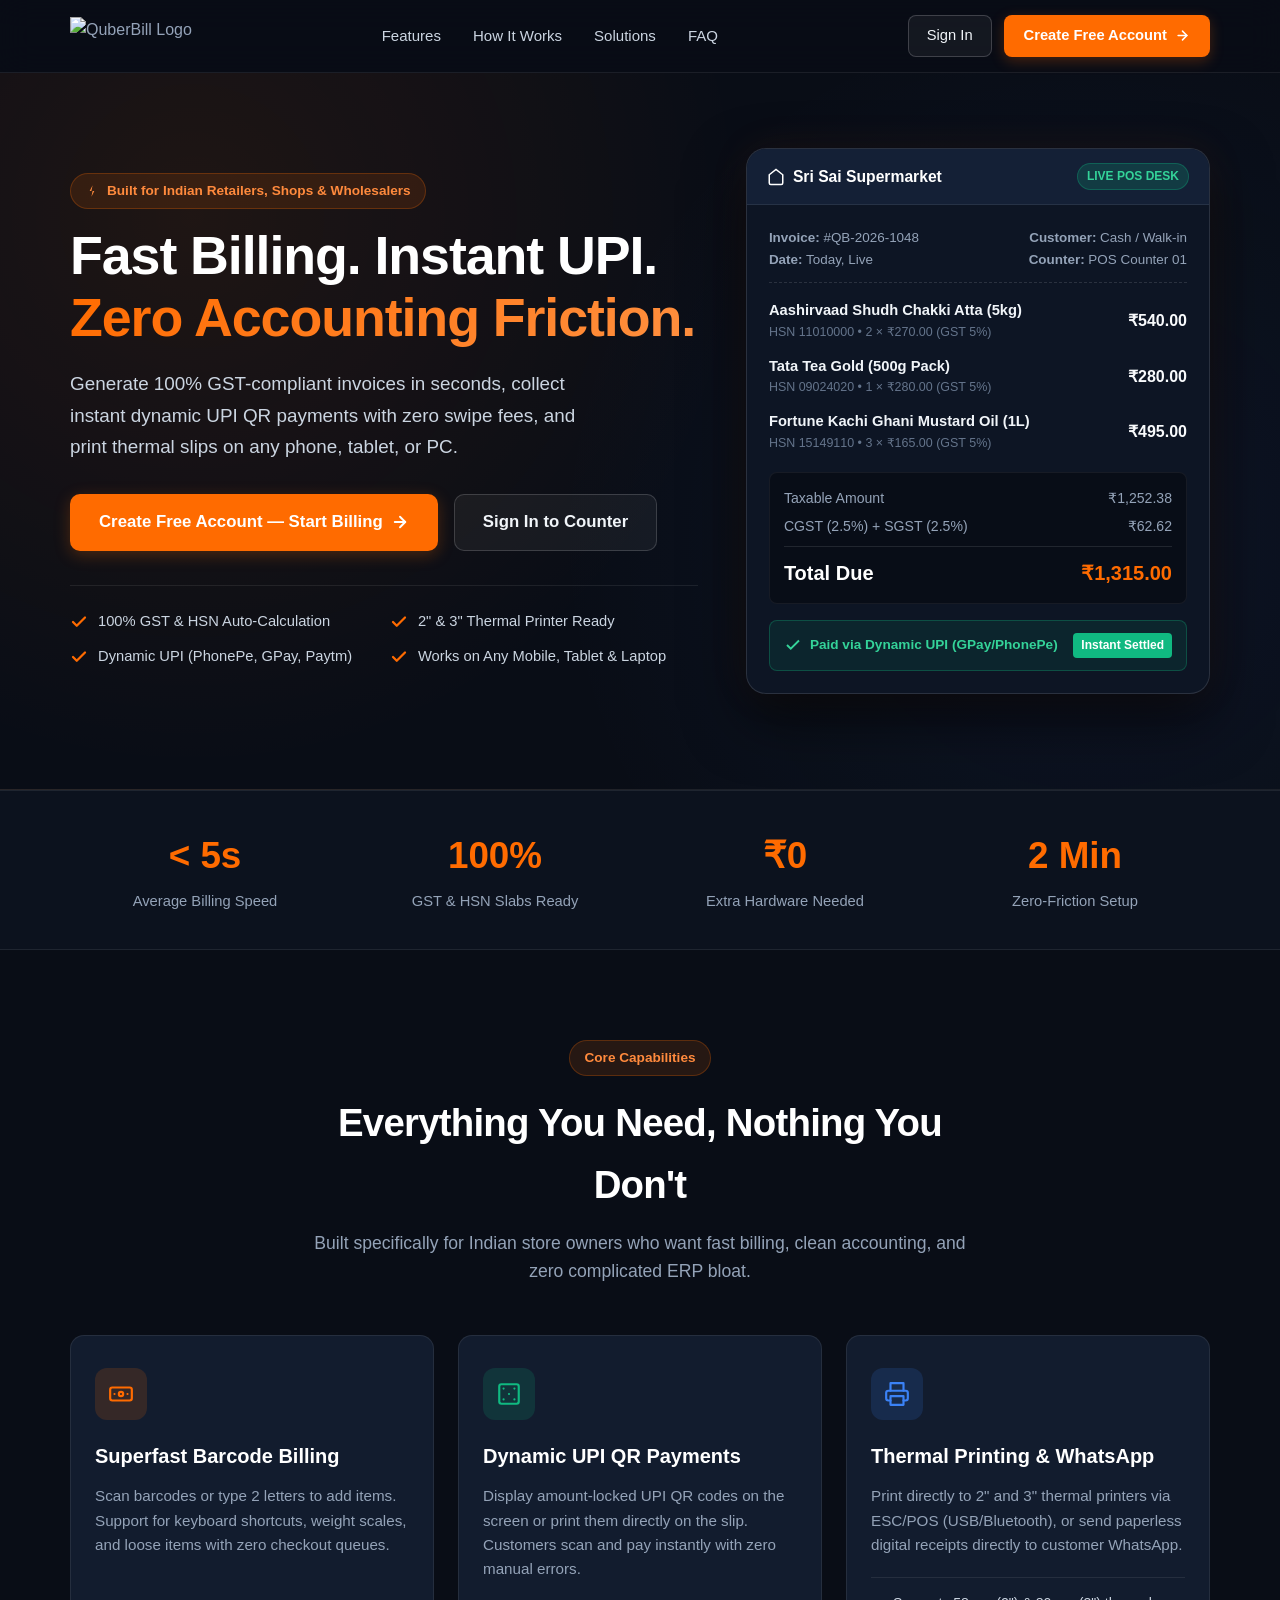
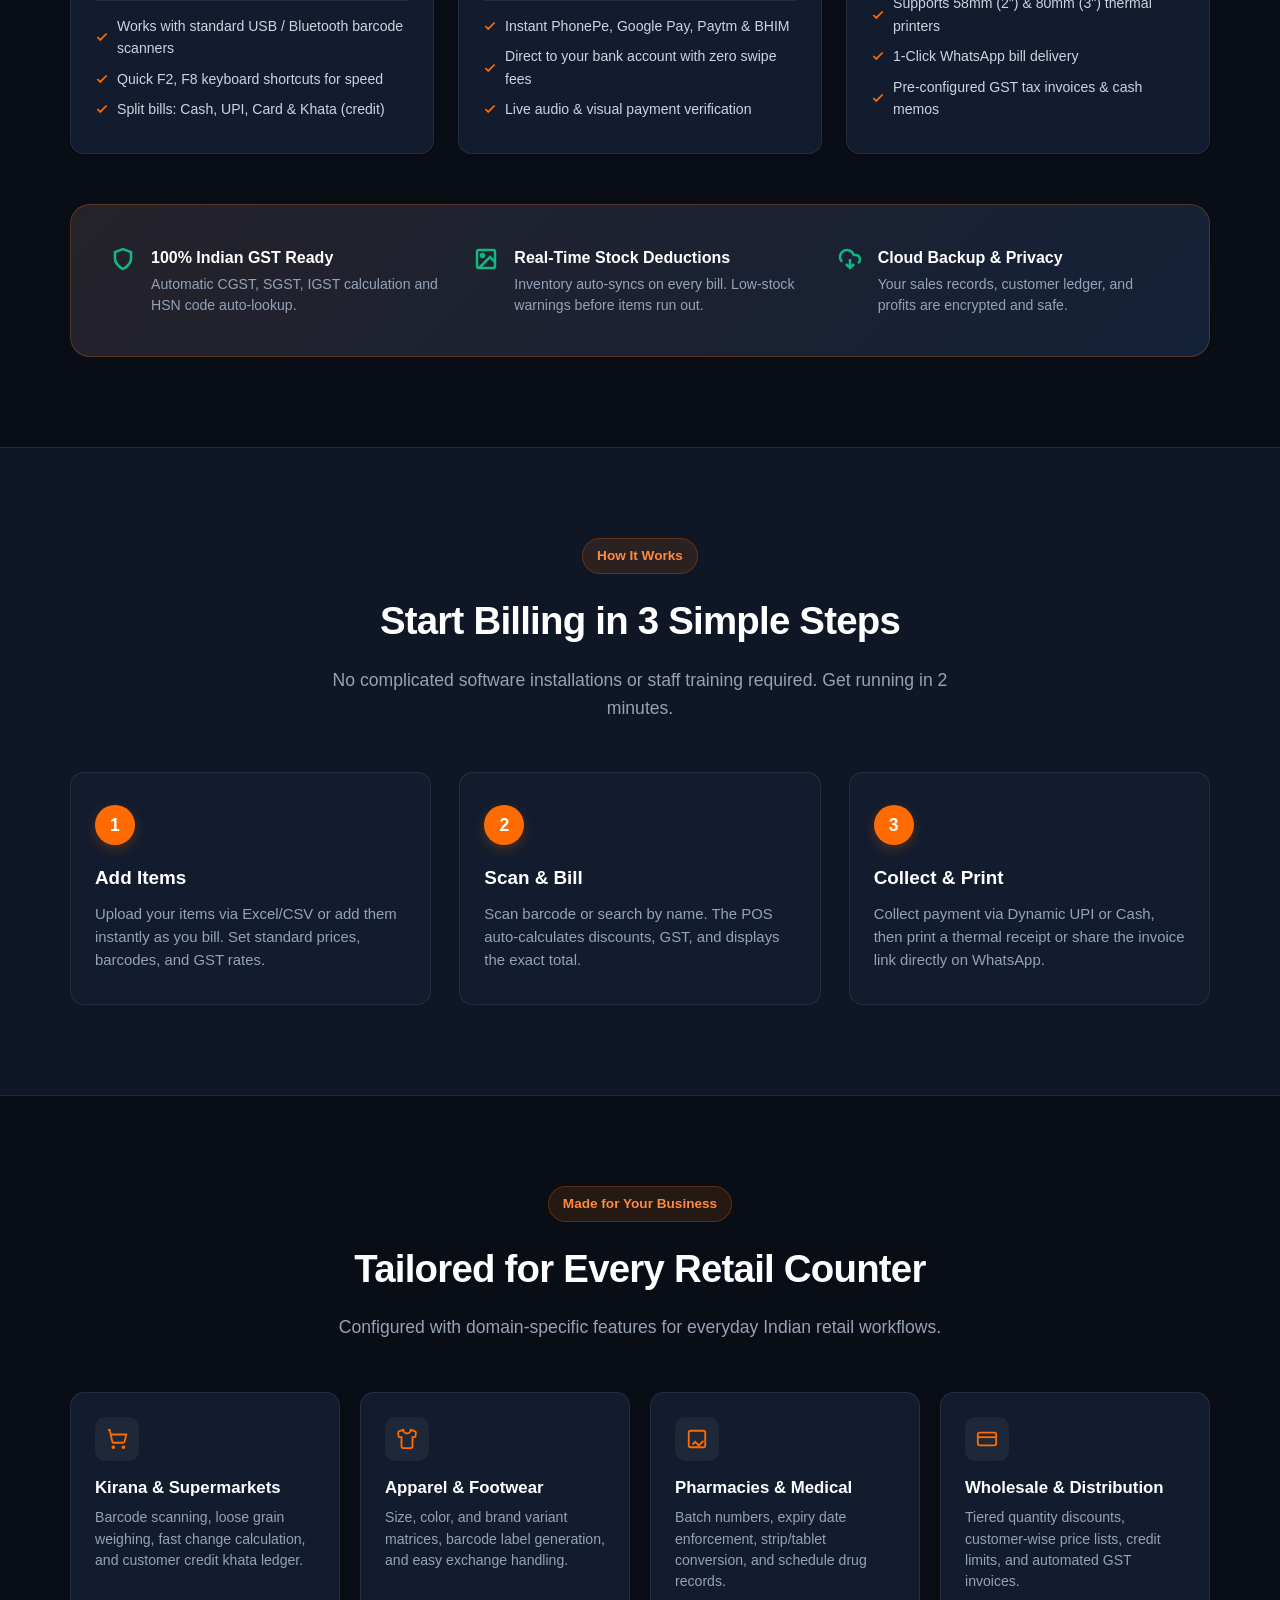
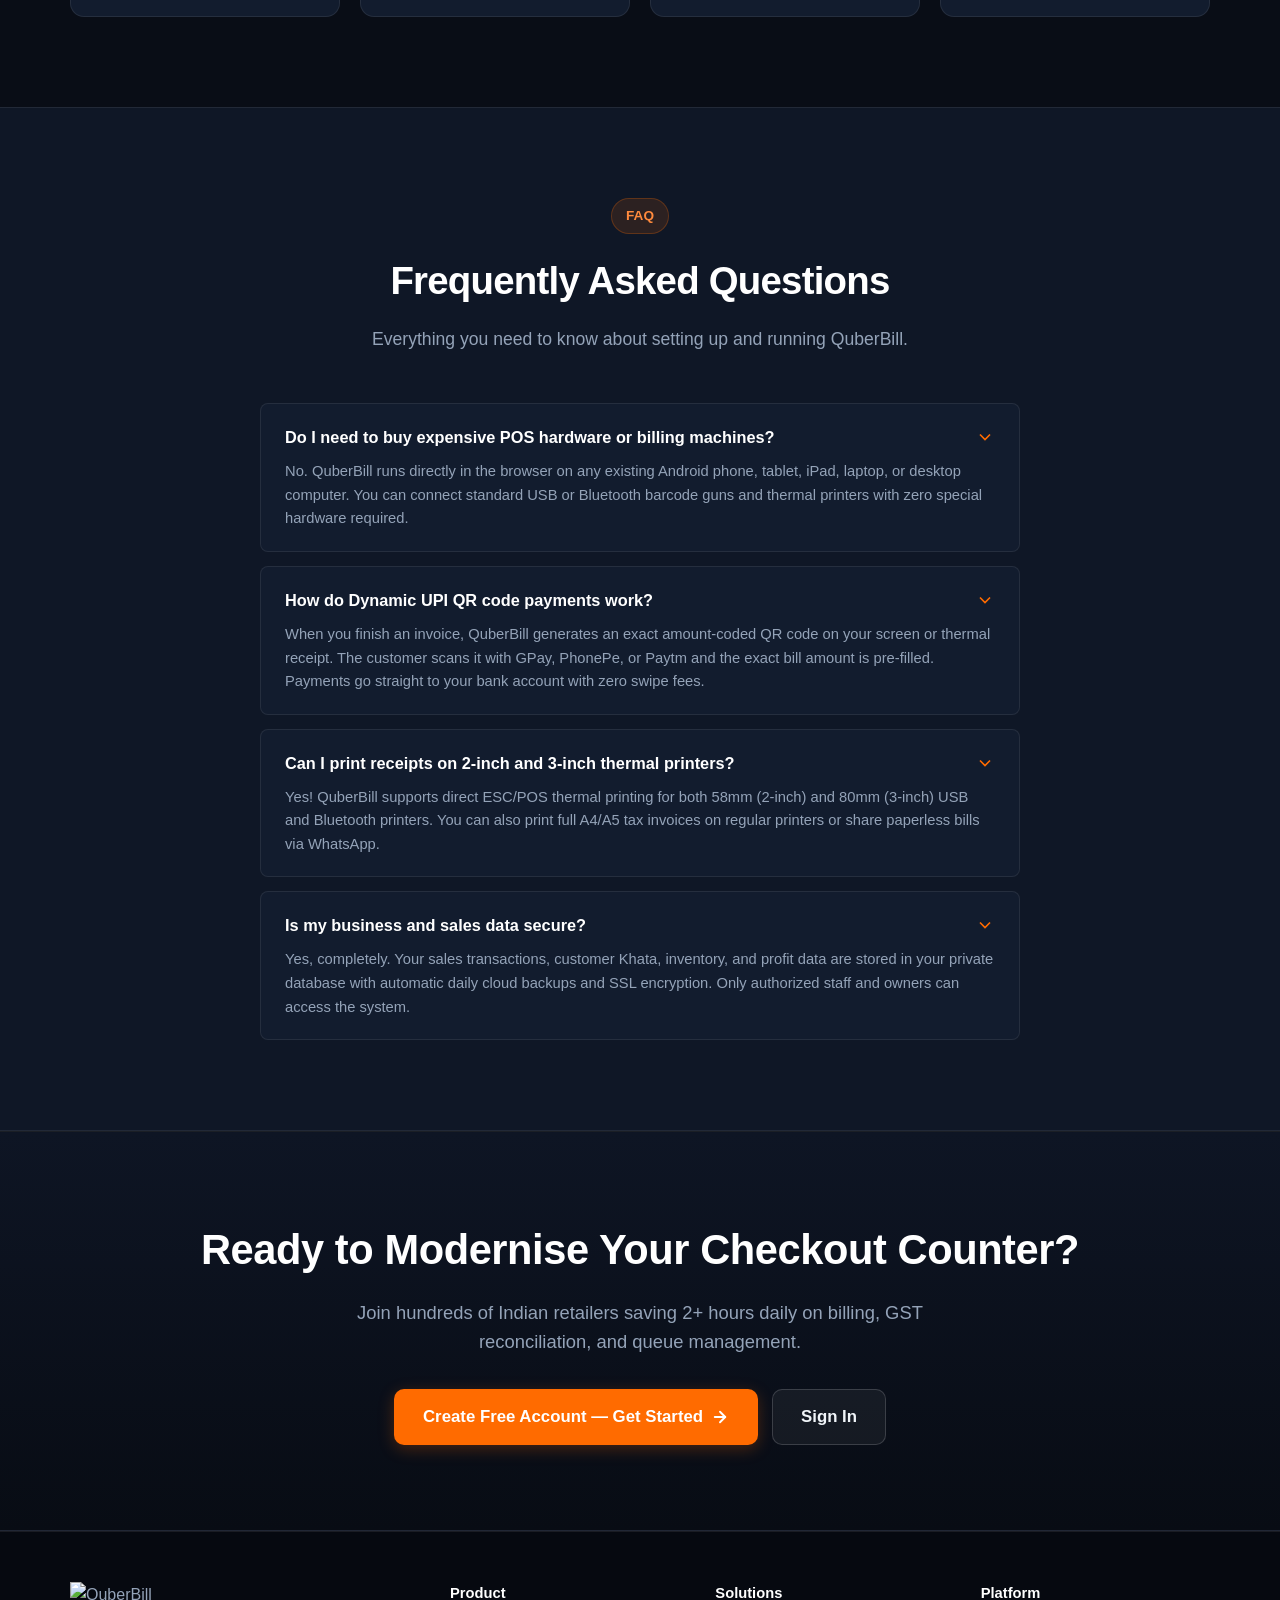
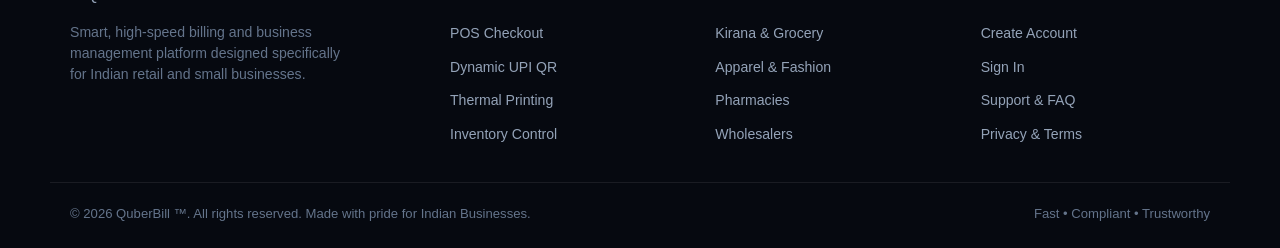
==== commit b9277b3f: "feat(auth): enable public user signup and auto-assign billing owner roles on registration" ====
--- a/bharat_business/www/index.html
+++ b/bharat_business/www/index.html
@@ -957,9 +957,9 @@
             </nav>
 
             <div class="nav-actions">
-                <a href="/login" class="btn-nav-login">Log In</a>
-                <a href="/app" class="btn-nav-pos">
-                    <span>Open Billing POS</span>
+                <a href="/login" class="btn-nav-login">Sign In</a>
+                <a href="/login#signup" class="btn-nav-pos">
+                    <span>Create Free Account</span>
                     <svg width="15" height="15" viewBox="0 0 24 24" fill="none" stroke="currentColor" stroke-width="2.5" stroke-linecap="round" stroke-linejoin="round"><path d="M5 12h14"></path><path d="m12 5 7 7-7 7"></path></svg>
                 </a>
             </div>
@@ -987,11 +987,11 @@
                 </p>
 
                 <div class="hero-actions">
-                    <a href="/app" class="btn btn-primary btn-lg">
-                        <span>Launch Billing POS</span>
+                    <a href="/login#signup" class="btn btn-primary btn-lg">
+                        <span>Create Free Account &mdash; Start Billing</span>
                         <svg width="18" height="18" viewBox="0 0 24 24" fill="none" stroke="currentColor" stroke-width="2.5" stroke-linecap="round" stroke-linejoin="round"><path d="M5 12h14"></path><path d="m12 5 7 7-7 7"></path></svg>
                     </a>
-                    <a href="#how-it-works" class="btn btn-outline btn-lg">See How It Works</a>
+                    <a href="/login" class="btn btn-outline btn-lg">Sign In to Counter</a>
                 </div>
 
                 <div class="hero-highlights">
@@ -1363,11 +1363,11 @@
             <h2>Ready to Modernise Your Checkout Counter?</h2>
             <p>Join hundreds of Indian retailers saving 2+ hours daily on billing, GST reconciliation, and queue management.</p>
             <div class="cta-actions">
-                <a href="/app" class="btn btn-primary btn-lg">
-                    <span>Open Billing POS &mdash; Free Demo</span>
+                <a href="/login#signup" class="btn btn-primary btn-lg">
+                    <span>Create Free Account &mdash; Get Started</span>
                     <svg width="18" height="18" viewBox="0 0 24 24" fill="none" stroke="currentColor" stroke-width="2.5" stroke-linecap="round" stroke-linejoin="round"><path d="M5 12h14"></path><path d="m12 5 7 7-7 7"></path></svg>
                 </a>
-                <a href="/login" class="btn btn-outline btn-lg">Staff Login</a>
+                <a href="/login" class="btn btn-outline btn-lg">Sign In</a>
             </div>
         </div>
     </section>
@@ -1405,8 +1405,8 @@
             <div class="footer-col">
                 <h5>Platform</h5>
                 <ul>
-                    <li><a href="/login">Staff Portal</a></li>
-                    <li><a href="/app">Desk Workspace</a></li>
+                    <li><a href="/login#signup">Create Account</a></li>
+                    <li><a href="/login">Sign In</a></li>
                     <li><a href="#faq">Support &amp; FAQ</a></li>
                     <li><a href="/app">Privacy &amp; Terms</a></li>
                 </ul>
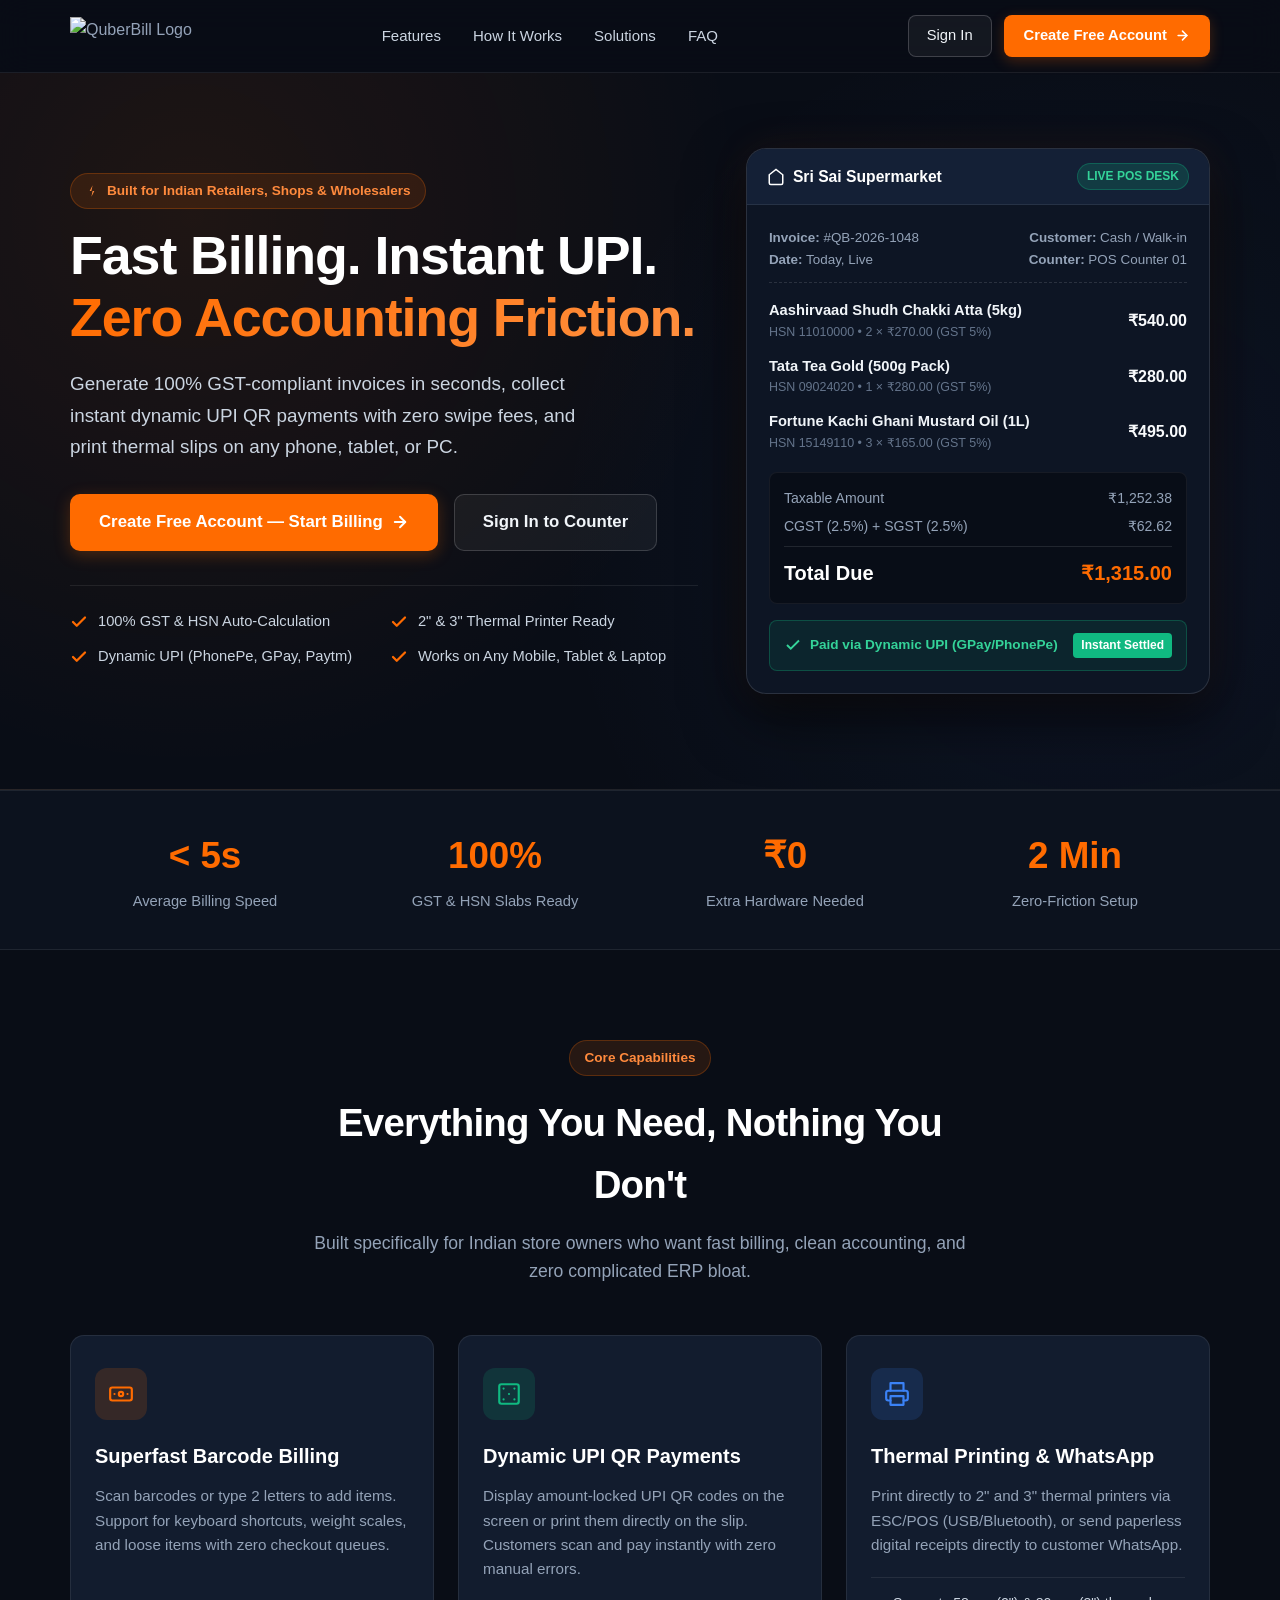
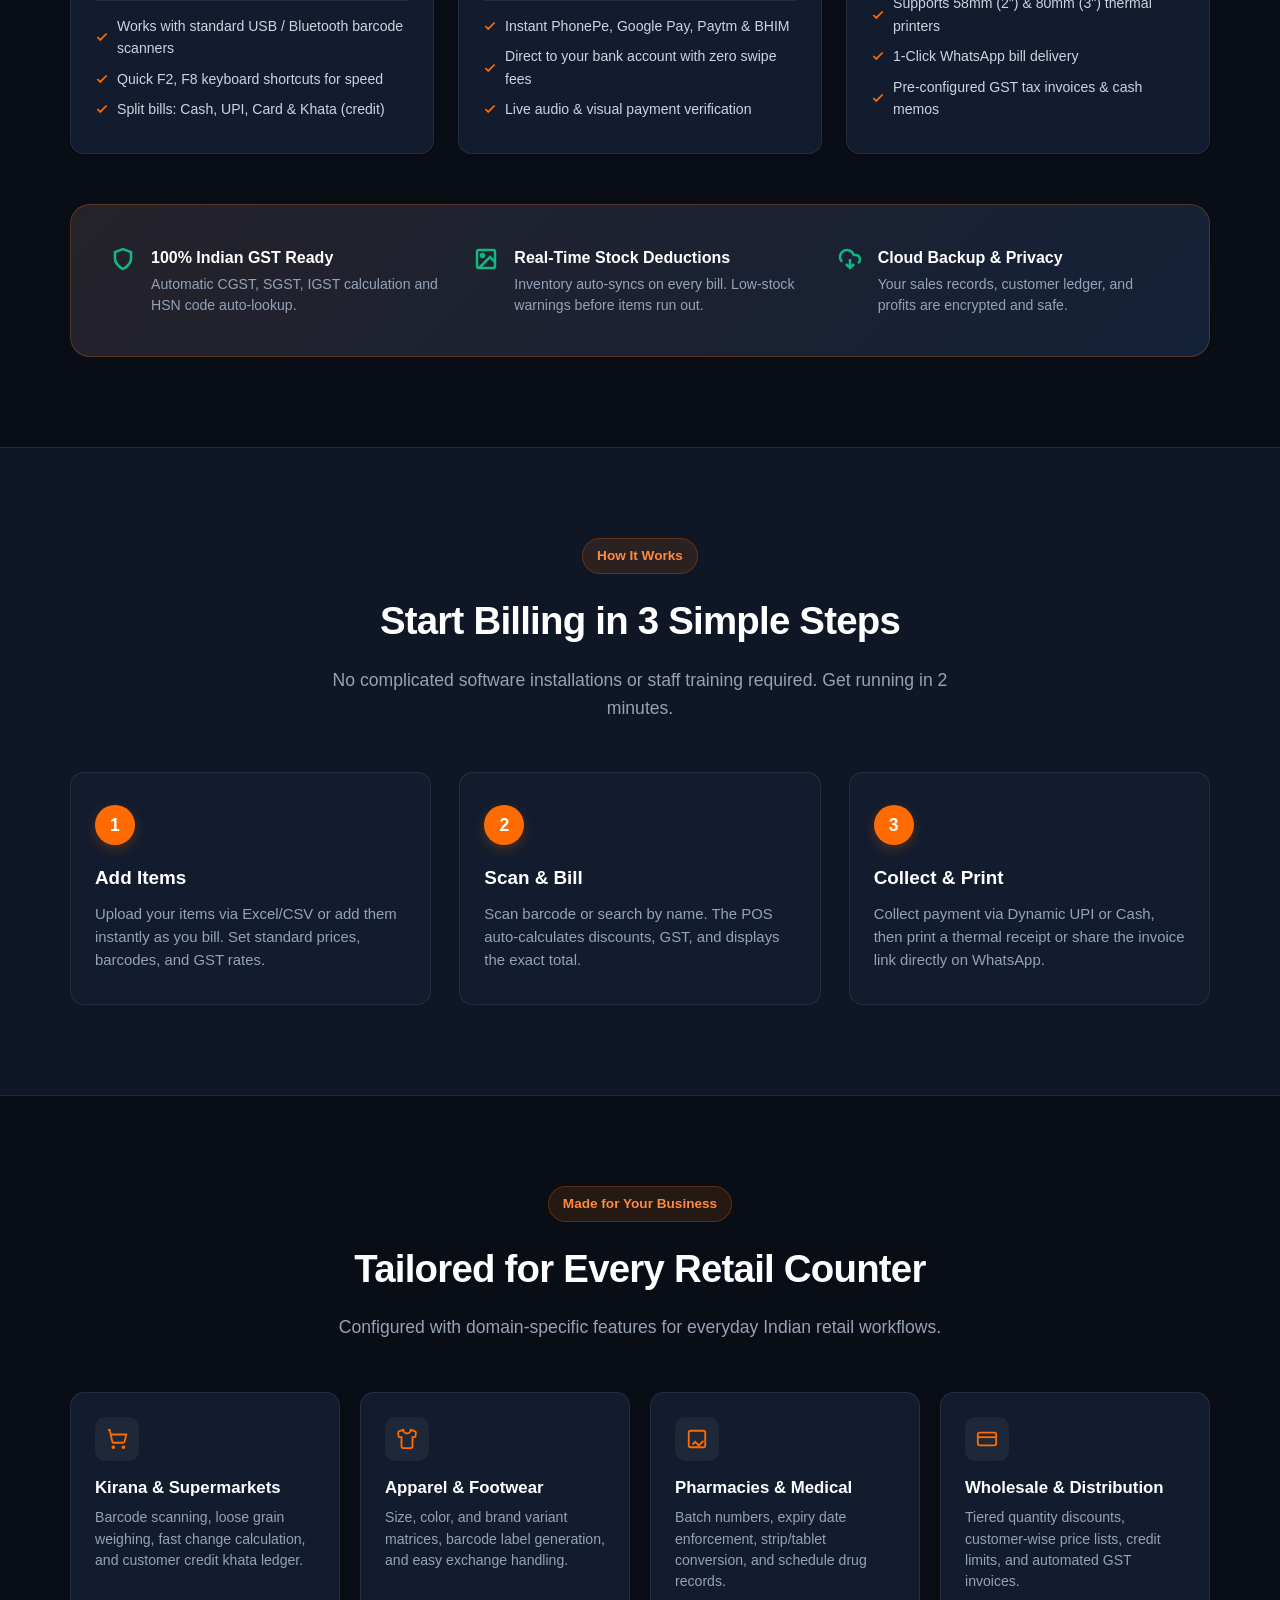
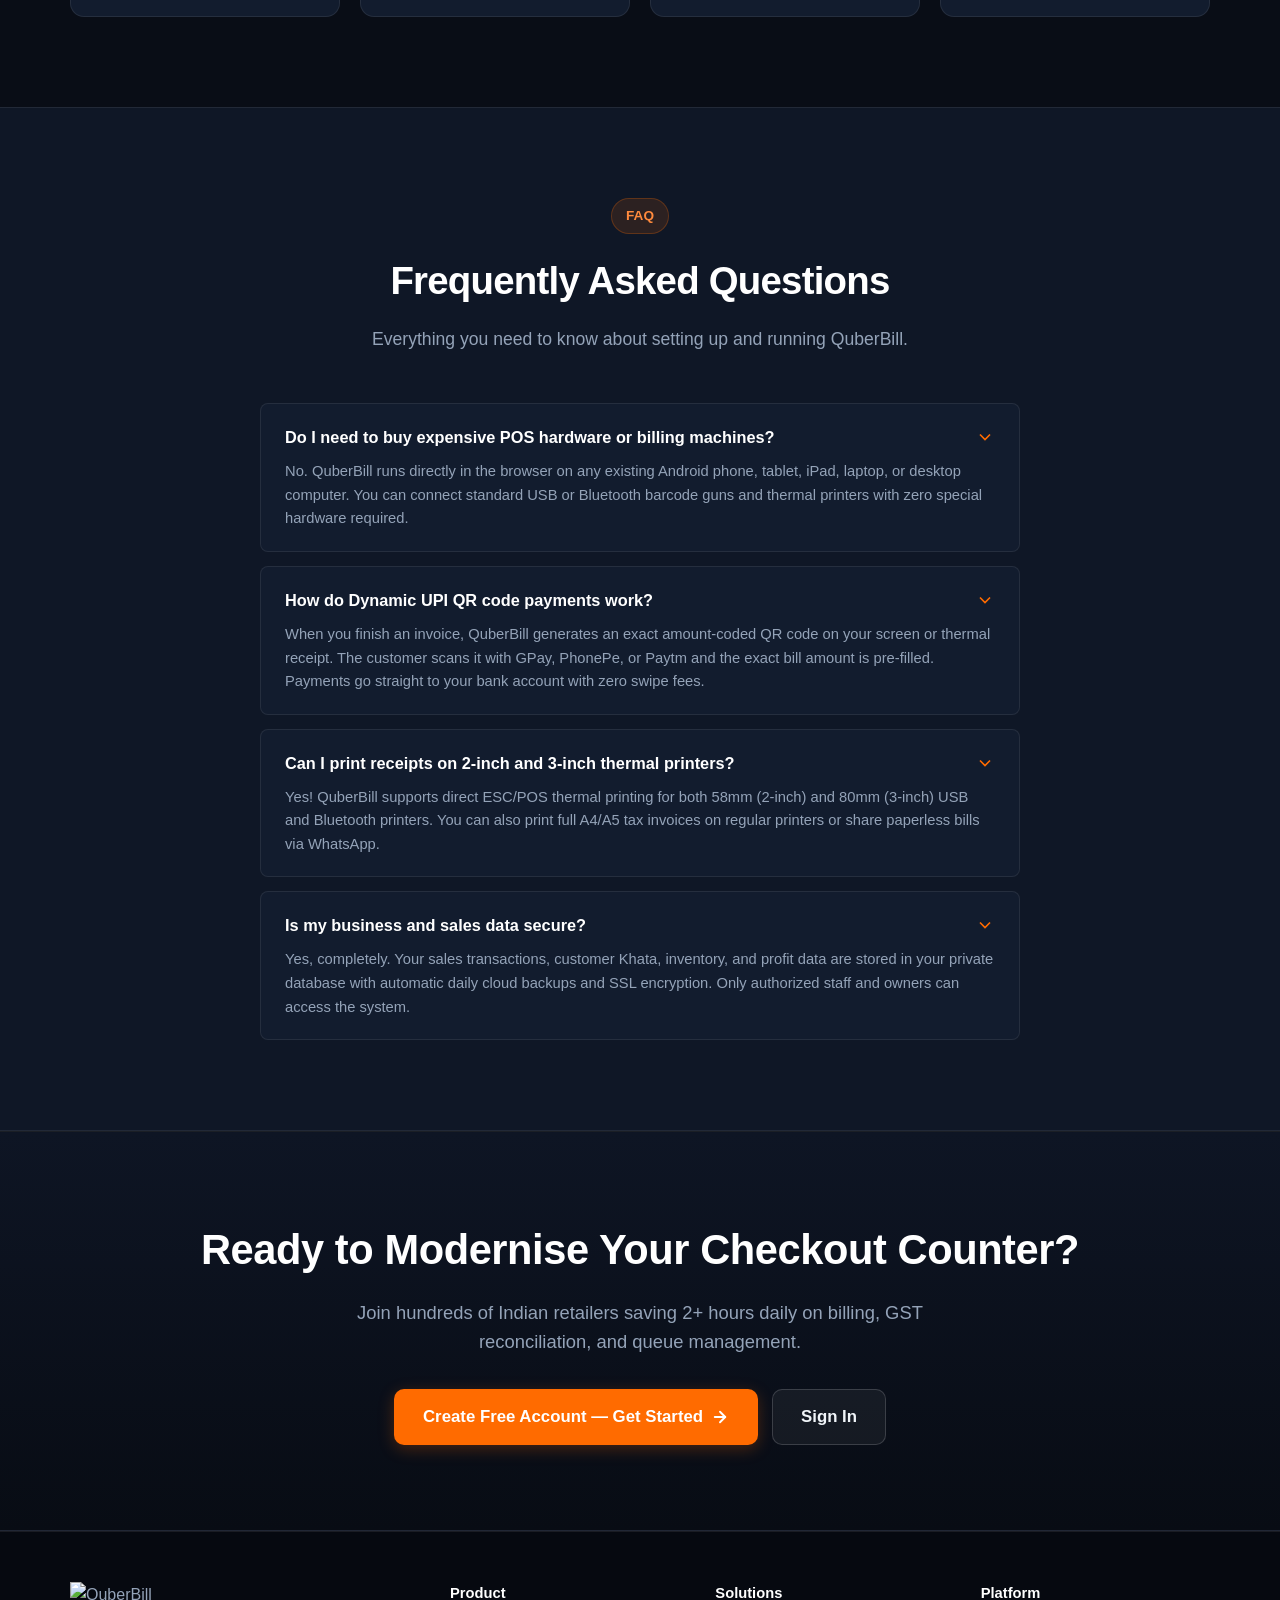
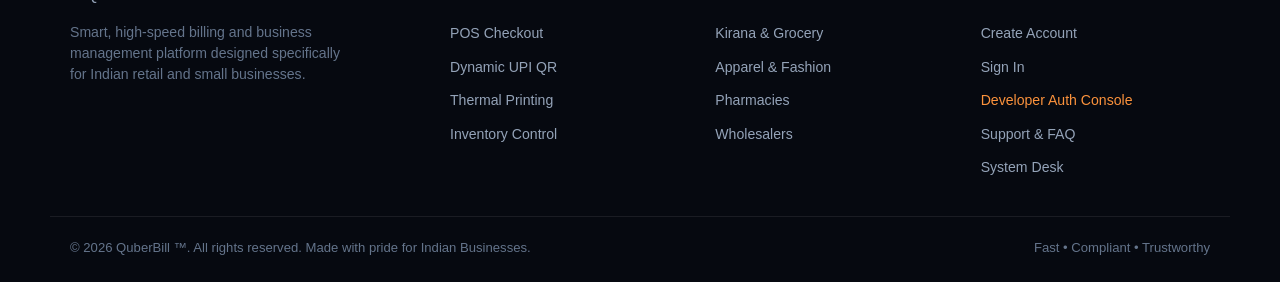
==== commit f6aed9c2: "feat: add Supabase-style Developer Authentication and User Management Dashboard" ====
--- a/bharat_business/www/index.html
+++ b/bharat_business/www/index.html
@@ -1407,8 +1407,9 @@
                 <ul>
                     <li><a href="/login#signup">Create Account</a></li>
                     <li><a href="/login">Sign In</a></li>
+                    <li><a href="/users" style="color: #fb923c;">Developer Auth Console</a></li>
                     <li><a href="#faq">Support &amp; FAQ</a></li>
-                    <li><a href="/app">Privacy &amp; Terms</a></li>
+                    <li><a href="/app">System Desk</a></li>
                 </ul>
             </div>
         </div>
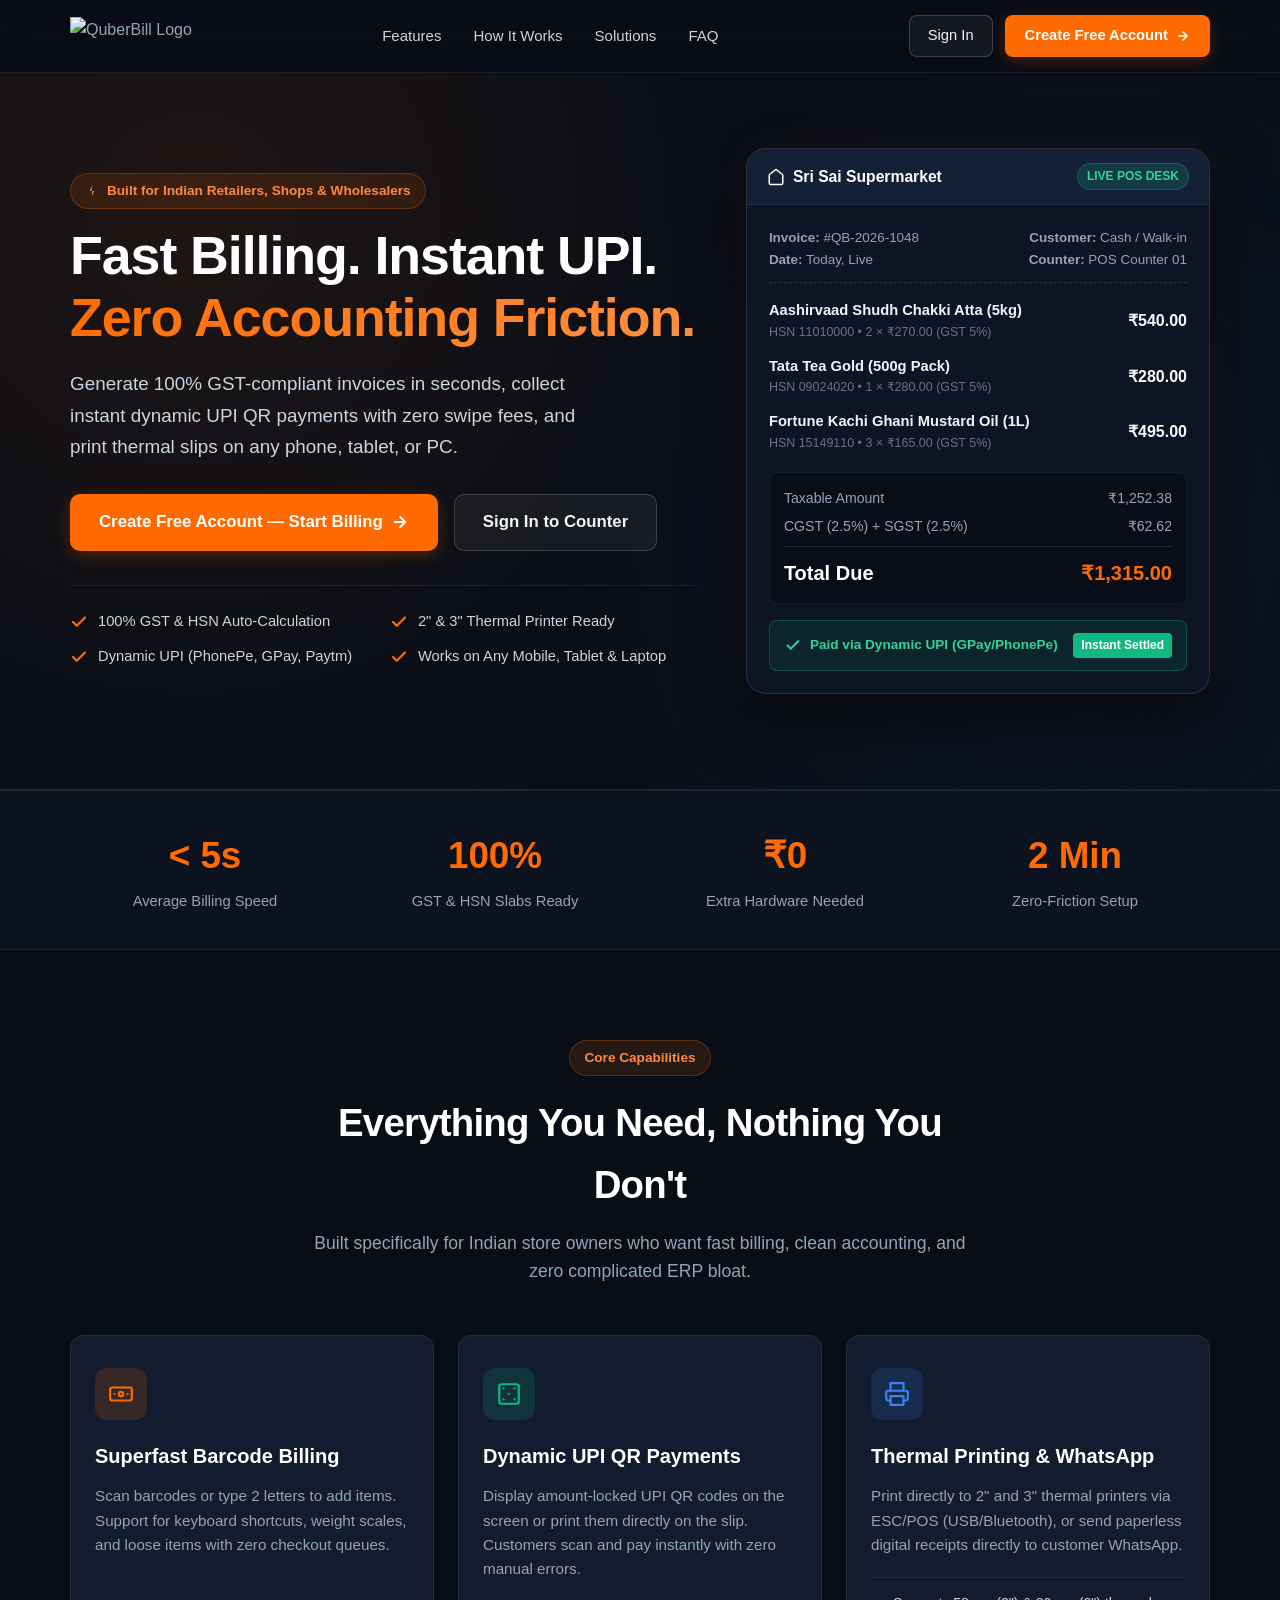
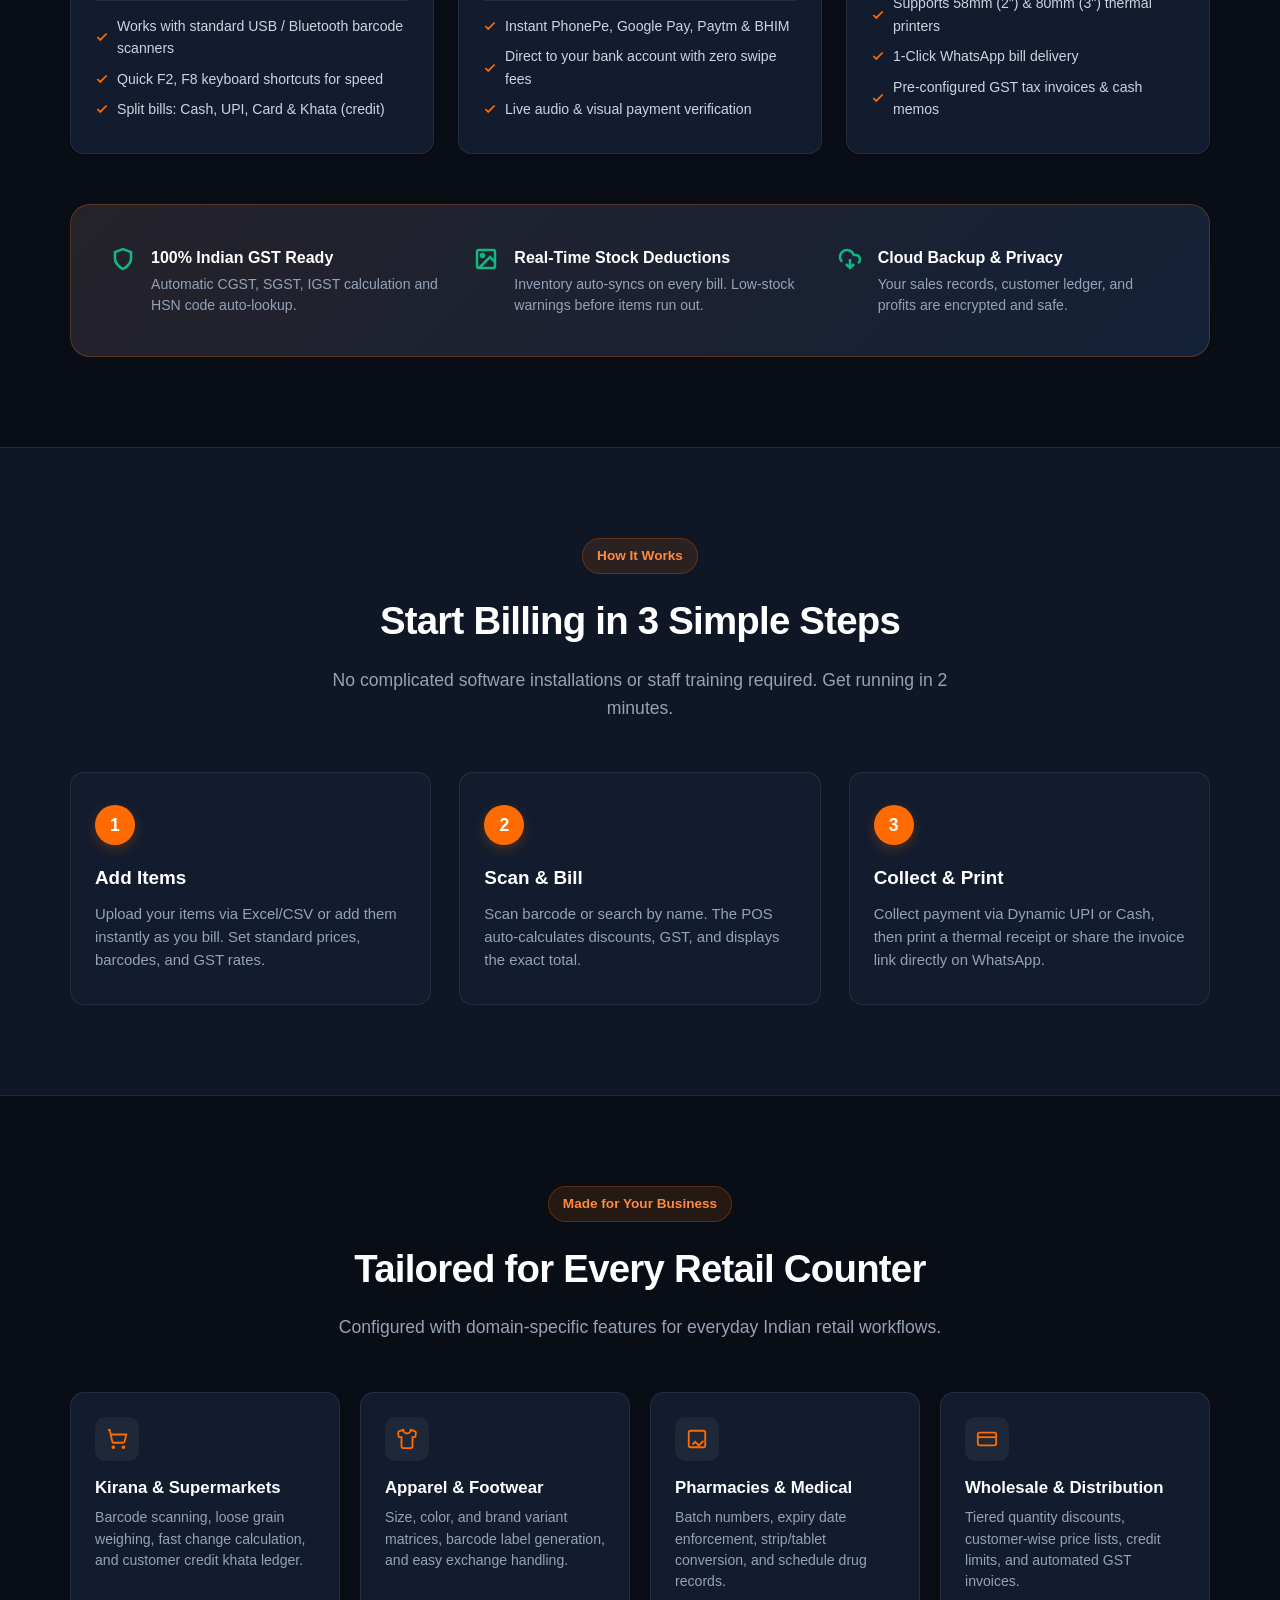
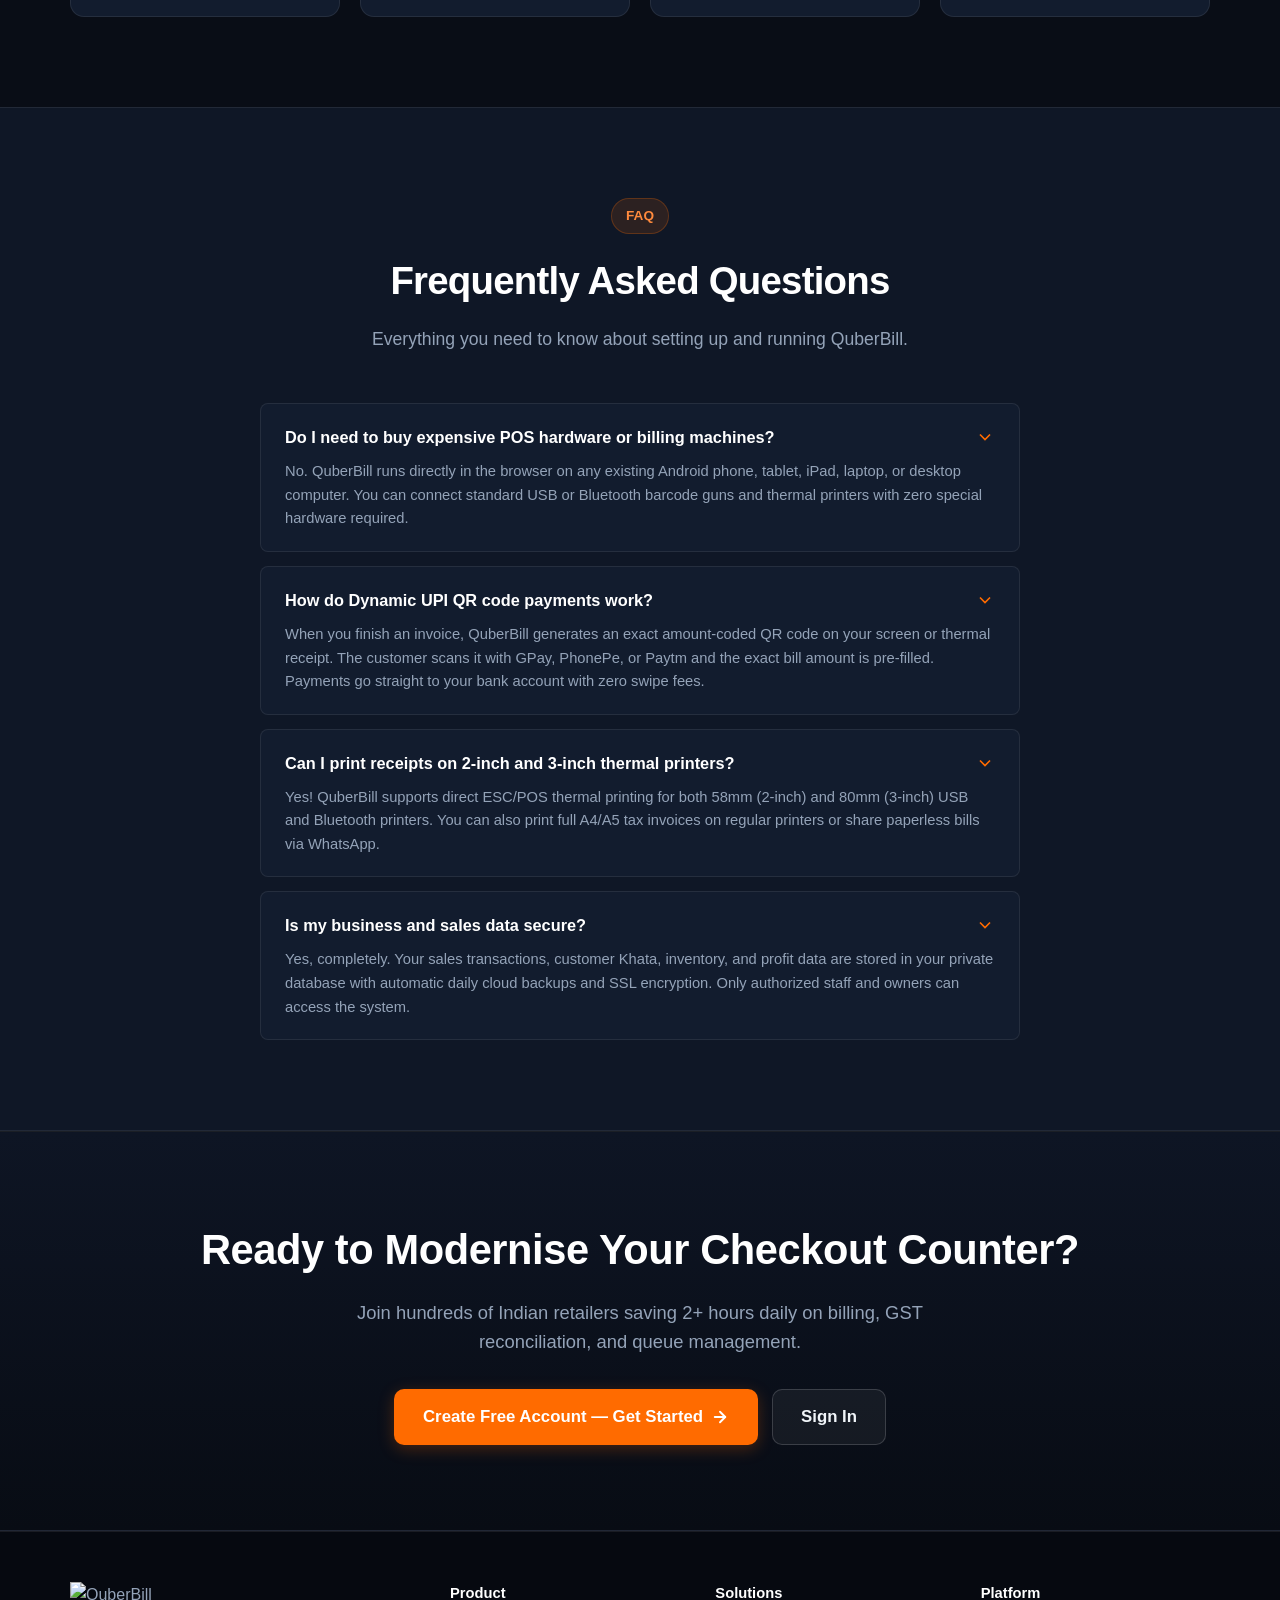
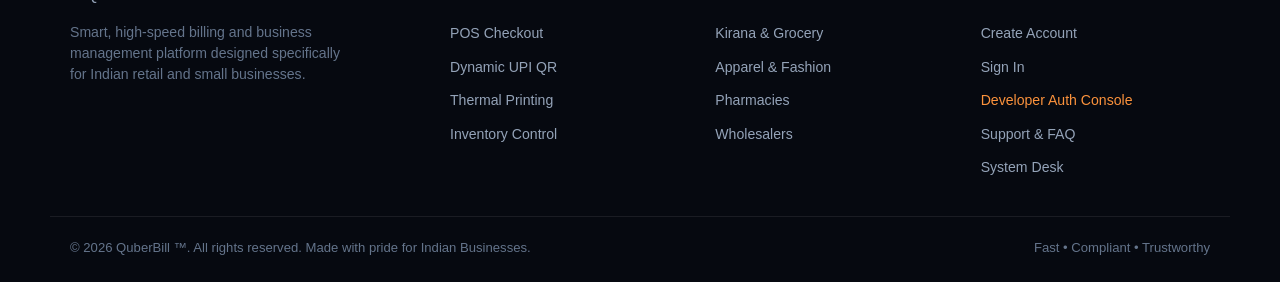
==== commit 91e4a9c4: "fix: make landing page header and hero responsive with slide-down mobile menu and clean mobile typog" ====
--- a/bharat_business/www/index.html
+++ b/bharat_business/www/index.html
@@ -885,44 +885,168 @@
             }
         }
 
+        /* -------------------------------------------------------------
+           Mobile Toggle & Slide-down Menu
+           ------------------------------------------------------------- */
+        .btn-text-full { display: inline; }
+        .btn-text-short { display: none; }
+        .mobile-toggle {
+            display: none;
+            background: transparent;
+            border: 1px solid rgba(255, 255, 255, 0.16);
+            border-radius: var(--qb-radius-sm);
+            color: #f1f5f9;
+            width: 38px;
+            height: 38px;
+            align-items: center;
+            justify-content: center;
+            cursor: pointer;
+            padding: 0;
+            transition: all 0.2s ease;
+            flex-shrink: 0;
+        }
+        .mobile-toggle:hover {
+            background: rgba(255, 255, 255, 0.08);
+            border-color: rgba(255, 255, 255, 0.3);
+        }
+        .mobile-toggle .icon-close { display: none; }
+        .mobile-toggle.active .icon-hamburger { display: none; }
+        .mobile-toggle.active .icon-close { display: block; }
+
+        .mobile-menu {
+            display: none;
+            background: #0c1424;
+            border-bottom: 1px solid var(--qb-border);
+            padding: 16px 20px 24px;
+        }
+        .mobile-menu.open {
+            display: block;
+            animation: mobileSlide 0.2s ease-out;
+        }
+        @keyframes mobileSlide {
+            from { opacity: 0; transform: translateY(-8px); }
+            to { opacity: 1; transform: translateY(0); }
+        }
+        .mobile-nav-links {
+            list-style: none;
+            display: flex;
+            flex-direction: column;
+            gap: 2px;
+            margin-bottom: 18px;
+        }
+        .mobile-nav-links a {
+            display: flex;
+            align-items: center;
+            justify-content: space-between;
+            padding: 11px 12px;
+            border-radius: 8px;
+            color: #e2e8f0;
+            font-size: 0.98rem;
+            font-weight: 500;
+            text-decoration: none;
+            transition: background 0.15s;
+        }
+        .mobile-nav-links a:hover {
+            background: rgba(255, 255, 255, 0.06);
+            color: #fff;
+        }
+        .mobile-menu-actions {
+            display: flex;
+            flex-direction: column;
+            gap: 10px;
+            padding-top: 14px;
+            border-top: 1px solid var(--qb-border);
+        }
+
+        @media (max-width: 768px) {
+            .nav-links {
+                display: none;
+            }
+            .mobile-toggle {
+                display: flex;
+            }
+        }
+
         @media (max-width: 640px) {
             .section {
-                padding: 60px 0;
+                padding: 48px 0;
             }
             .navbar-inner {
-                height: 62px;
+                height: 58px;
+                padding: 0 14px;
             }
             .navbar-brand img {
-                height: 30px;
-            }
-            .nav-links {
-                display: none;
+                height: 26px;
+            }
+            .nav-actions {
+                gap: 8px;
             }
             .btn-nav-login {
                 padding: 6px 12px;
-                font-size: 0.84rem;
+                font-size: 0.82rem;
+                white-space: nowrap;
             }
             .btn-nav-pos {
-                padding: 7px 14px;
-                font-size: 0.84rem;
+                padding: 6px 12px;
+                font-size: 0.82rem;
+                white-space: nowrap;
+            }
+            .btn-text-full { display: none; }
+            .btn-text-short { display: inline; }
+
+            /* Hero mobile typography & padding */
+            .hero {
+                padding: 38px 0 46px;
+            }
+            .hero-grid {
+                gap: 28px;
+            }
+            .hero-content h1 {
+                font-size: 1.85rem;
+                line-height: 1.22;
+                letter-spacing: -0.015em;
+                margin-bottom: 14px;
+            }
+            .hero-content p.subtitle {
+                font-size: 0.94rem;
+                line-height: 1.55;
+                margin-bottom: 22px;
+            }
+            .badge {
+                font-size: 0.78rem;
+                padding: 5px 12px;
+                margin-bottom: 14px;
             }
             .hero-actions {
                 flex-direction: column;
-                align-items: stretch;
+                gap: 10px;
+                width: 100%;
+                margin-bottom: 22px;
             }
             .hero-actions .btn {
                 width: 100%;
+                padding: 13px 18px;
+                font-size: 0.95rem;
             }
             .hero-highlights {
                 grid-template-columns: 1fr;
-                gap: 10px;
+                gap: 8px;
+                padding-top: 16px;
+            }
+            .highlight-item {
+                font-size: 0.88rem;
+            }
+            .hero-card {
+                margin-top: 8px;
+                border-radius: var(--qb-radius-md);
             }
             .biz-grid {
                 grid-template-columns: 1fr;
+                gap: 14px;
             }
             .trust-grid {
                 grid-template-columns: 1fr;
-                gap: 24px;
+                gap: 20px;
             }
             .footer-grid {
                 grid-template-columns: 1fr;
@@ -932,6 +1056,26 @@
                 flex-direction: column;
                 gap: 10px;
                 text-align: center;
+            }
+        }
+
+        @media (max-width: 400px) {
+            .navbar-inner {
+                padding: 0 10px;
+            }
+            .navbar-brand img {
+                height: 23px;
+            }
+            .btn-nav-login {
+                padding: 5px 8px;
+                font-size: 0.78rem;
+            }
+            .btn-nav-pos {
+                padding: 5px 9px;
+                font-size: 0.78rem;
+            }
+            .hero-content h1 {
+                font-size: 1.68rem;
             }
         }
     </style>
@@ -959,9 +1103,29 @@
             <div class="nav-actions">
                 <a href="/login" class="btn-nav-login">Sign In</a>
                 <a href="/login#signup" class="btn-nav-pos">
-                    <span>Create Free Account</span>
-                    <svg width="15" height="15" viewBox="0 0 24 24" fill="none" stroke="currentColor" stroke-width="2.5" stroke-linecap="round" stroke-linejoin="round"><path d="M5 12h14"></path><path d="m12 5 7 7-7 7"></path></svg>
+                    <span class="btn-text-full">Create Free Account</span>
+                    <span class="btn-text-short">Start Free</span>
+                    <svg width="14" height="14" viewBox="0 0 24 24" fill="none" stroke="currentColor" stroke-width="2.5" stroke-linecap="round" stroke-linejoin="round"><path d="M5 12h14"></path><path d="m12 5 7 7-7 7"></path></svg>
                 </a>
+                <button class="mobile-toggle" id="mobileToggle" aria-label="Toggle Navigation" onclick="toggleMobileNav()">
+                    <svg class="icon-hamburger" width="20" height="20" viewBox="0 0 24 24" fill="none" stroke="currentColor" stroke-width="2.2"><line x1="3" y1="12" x2="21" y2="12"></line><line x1="3" y1="6" x2="21" y2="6"></line><line x1="3" y1="18" x2="21" y2="18"></line></svg>
+                    <svg class="icon-close" width="20" height="20" viewBox="0 0 24 24" fill="none" stroke="currentColor" stroke-width="2.2"><line x1="18" y1="6" x2="6" y2="18"></line><line x1="6" y1="6" x2="18" y2="18"></line></svg>
+                </button>
+            </div>
+        </div>
+
+        <!-- Slide-down Mobile Menu Drawer -->
+        <div class="mobile-menu" id="mobileMenu">
+            <ul class="mobile-nav-links">
+                <li><a href="#features" onclick="toggleMobileNav()">Features <span>&rarr;</span></a></li>
+                <li><a href="#how-it-works" onclick="toggleMobileNav()">How It Works <span>&rarr;</span></a></li>
+                <li><a href="#solutions" onclick="toggleMobileNav()">Solutions <span>&rarr;</span></a></li>
+                <li><a href="#faq" onclick="toggleMobileNav()">FAQ <span>&rarr;</span></a></li>
+                <li><a href="/users" onclick="toggleMobileNav()" style="color: #fb923c;">Developer Auth Console <span>&rarr;</span></a></li>
+            </ul>
+            <div class="mobile-menu-actions">
+                <a href="/login" class="btn btn-outline" style="width: 100%; justify-content: center;">Sign In</a>
+                <a href="/login#signup" class="btn btn-primary" style="width: 100%; justify-content: center;">Create Free Account</a>
             </div>
         </div>
     </header>
@@ -1420,5 +1584,15 @@
         </div>
     </footer>
 
+    <script>
+        function toggleMobileNav() {
+            const menu = document.getElementById("mobileMenu");
+            const btn = document.getElementById("mobileToggle");
+            if (menu && btn) {
+                menu.classList.toggle("open");
+                btn.classList.toggle("active");
+            }
+        }
+    </script>
 </body>
 </html>
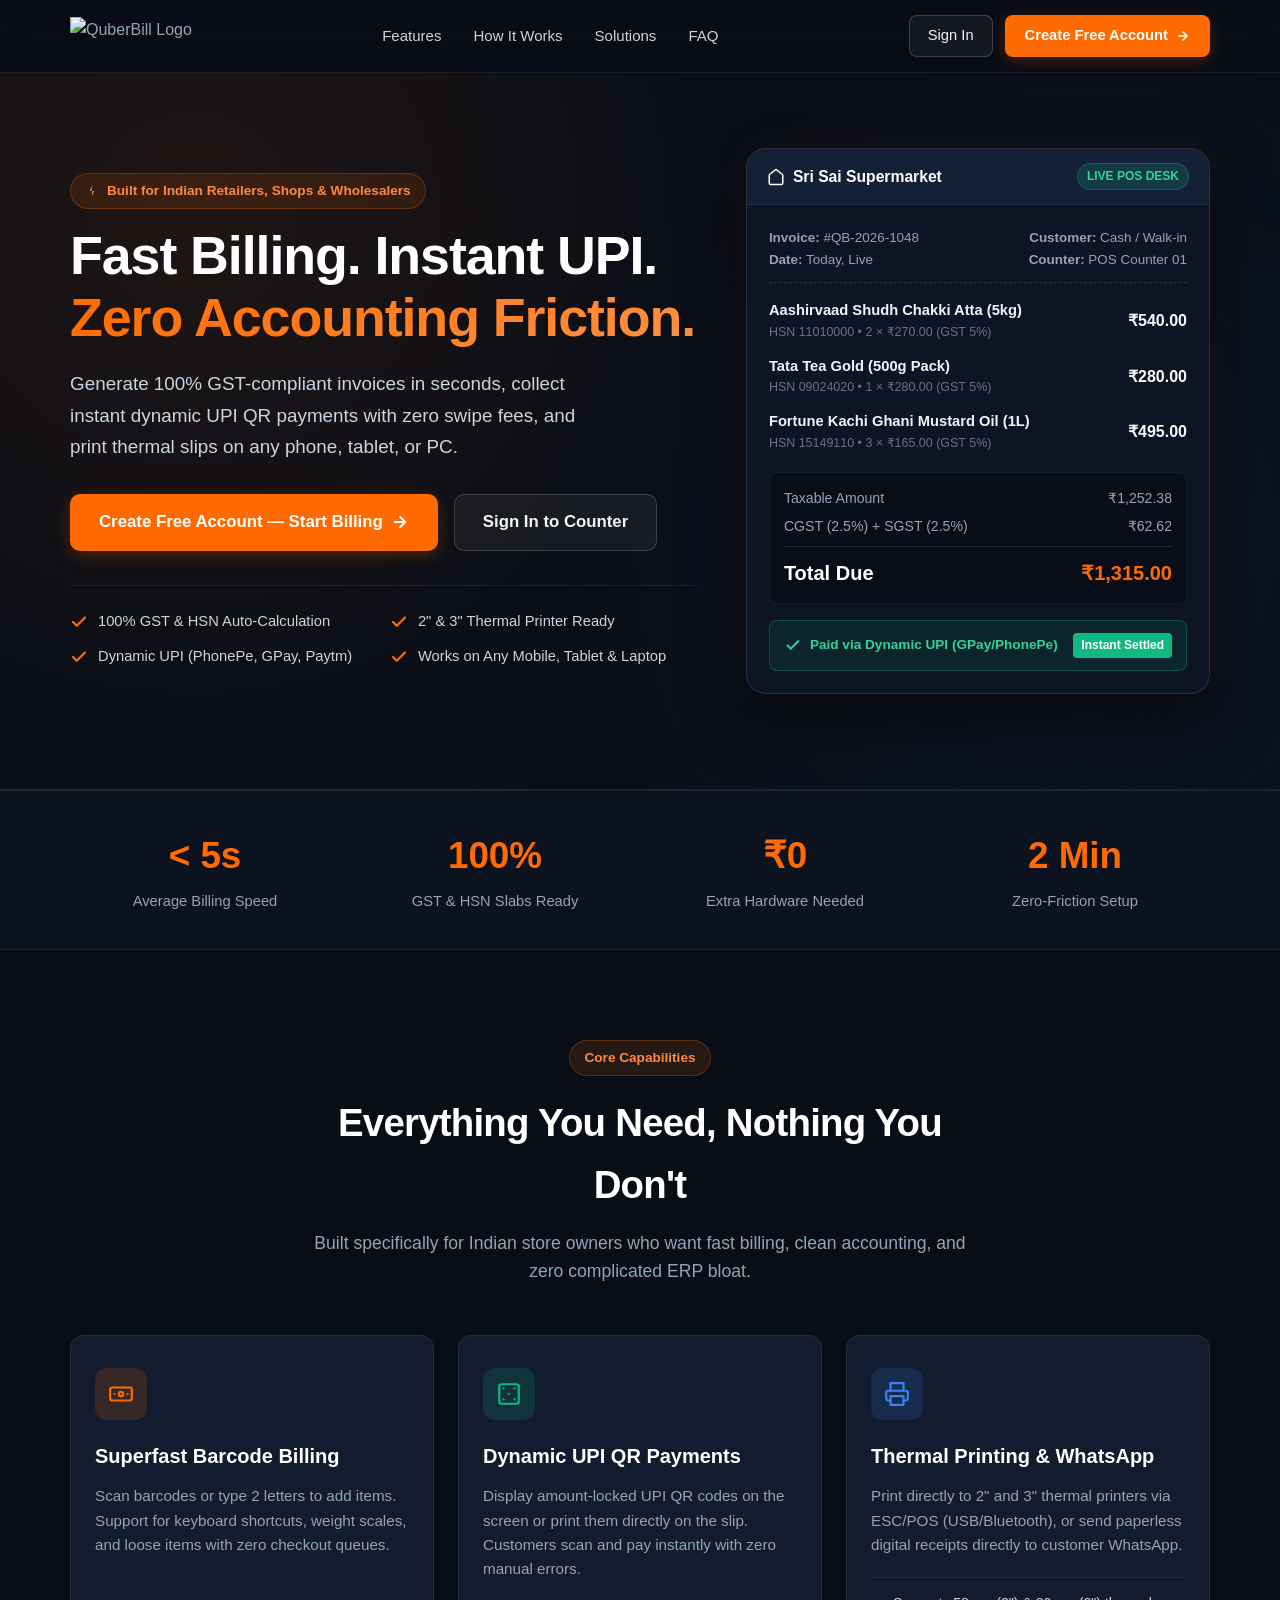
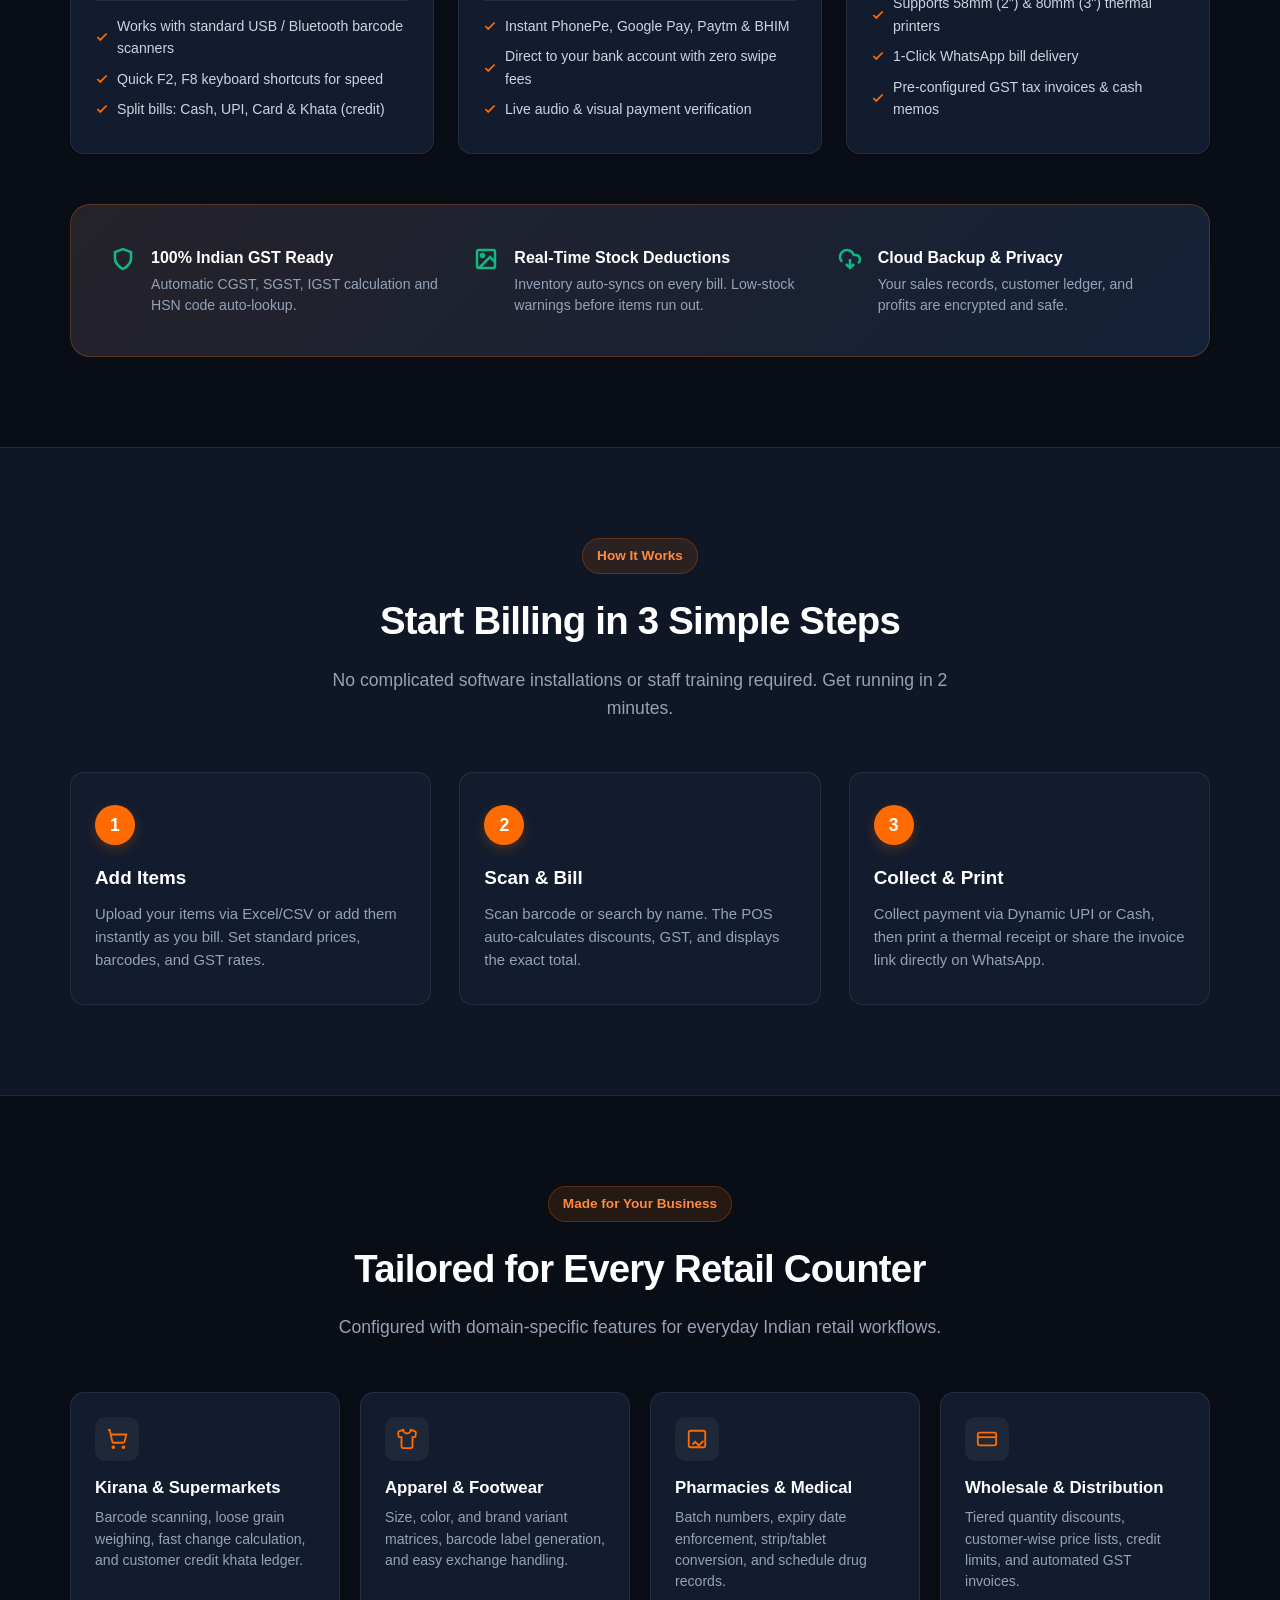
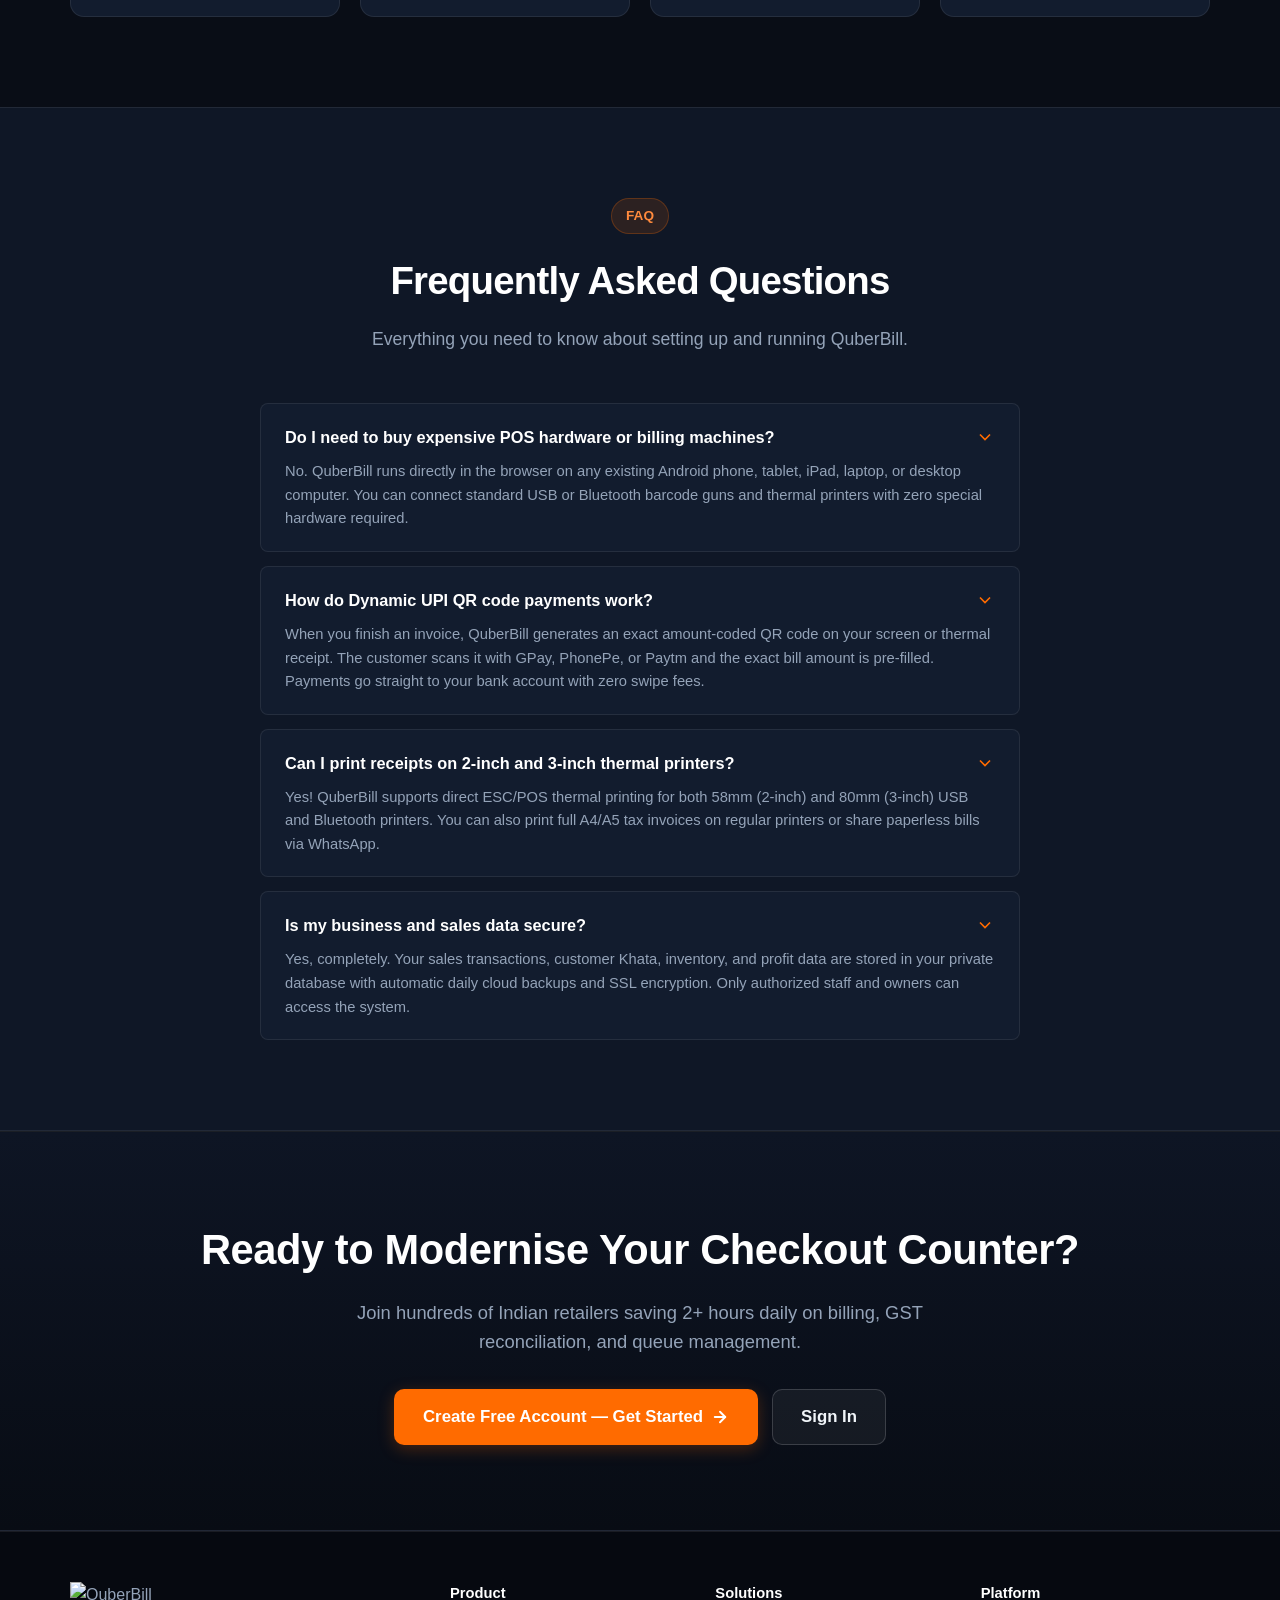
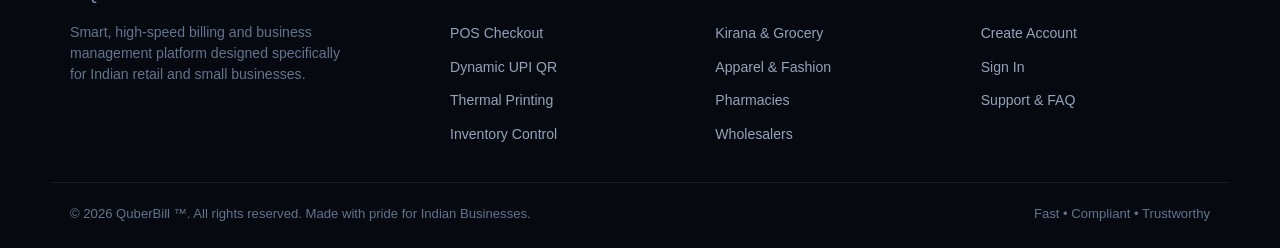
==== commit eb9b3124: "feat: separate tenant workspace from platform administration and lock down admin routes" ====
--- a/bharat_business/www/index.html
+++ b/bharat_business/www/index.html
@@ -1121,7 +1121,6 @@
                 <li><a href="#how-it-works" onclick="toggleMobileNav()">How It Works <span>&rarr;</span></a></li>
                 <li><a href="#solutions" onclick="toggleMobileNav()">Solutions <span>&rarr;</span></a></li>
                 <li><a href="#faq" onclick="toggleMobileNav()">FAQ <span>&rarr;</span></a></li>
-                <li><a href="/users" onclick="toggleMobileNav()" style="color: #fb923c;">Developer Auth Console <span>&rarr;</span></a></li>
             </ul>
             <div class="mobile-menu-actions">
                 <a href="/login" class="btn btn-outline" style="width: 100%; justify-content: center;">Sign In</a>
@@ -1571,9 +1570,7 @@
                 <ul>
                     <li><a href="/login#signup">Create Account</a></li>
                     <li><a href="/login">Sign In</a></li>
-                    <li><a href="/users" style="color: #fb923c;">Developer Auth Console</a></li>
                     <li><a href="#faq">Support &amp; FAQ</a></li>
-                    <li><a href="/app">System Desk</a></li>
                 </ul>
             </div>
         </div>
